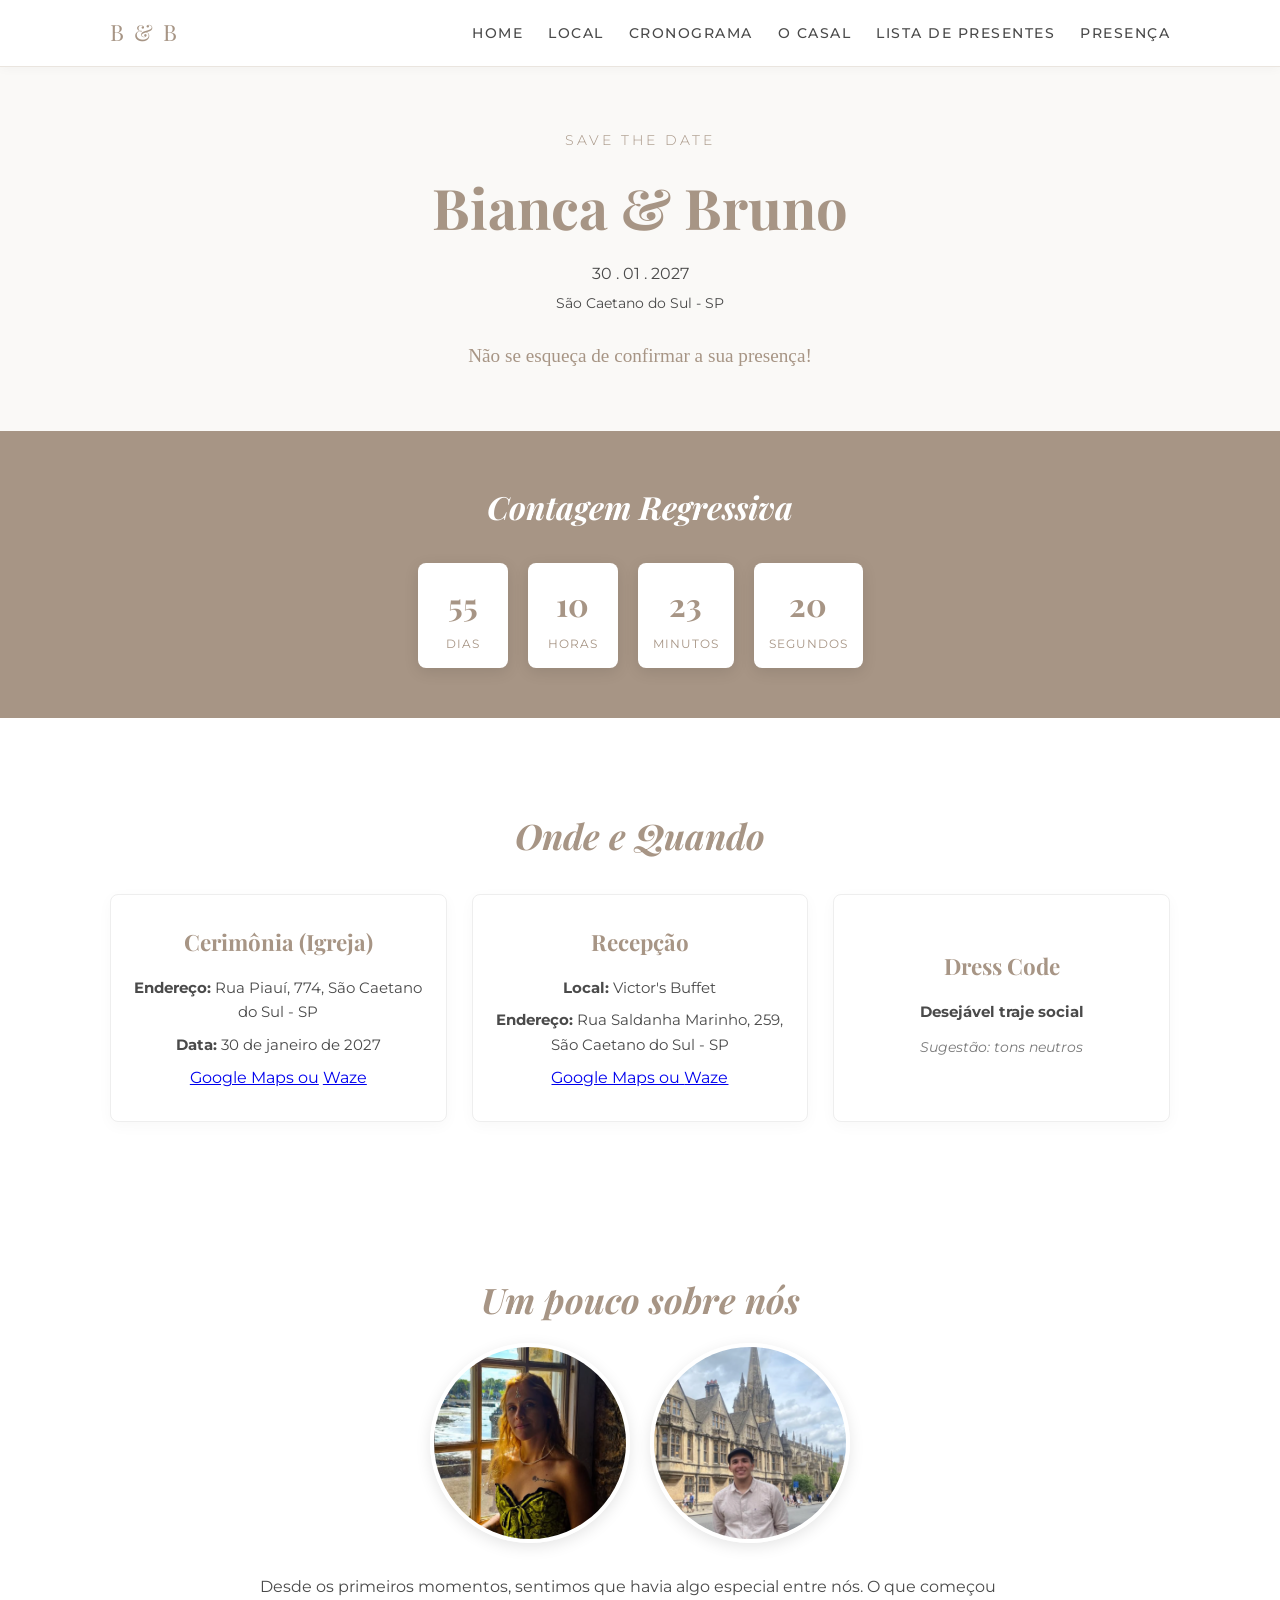
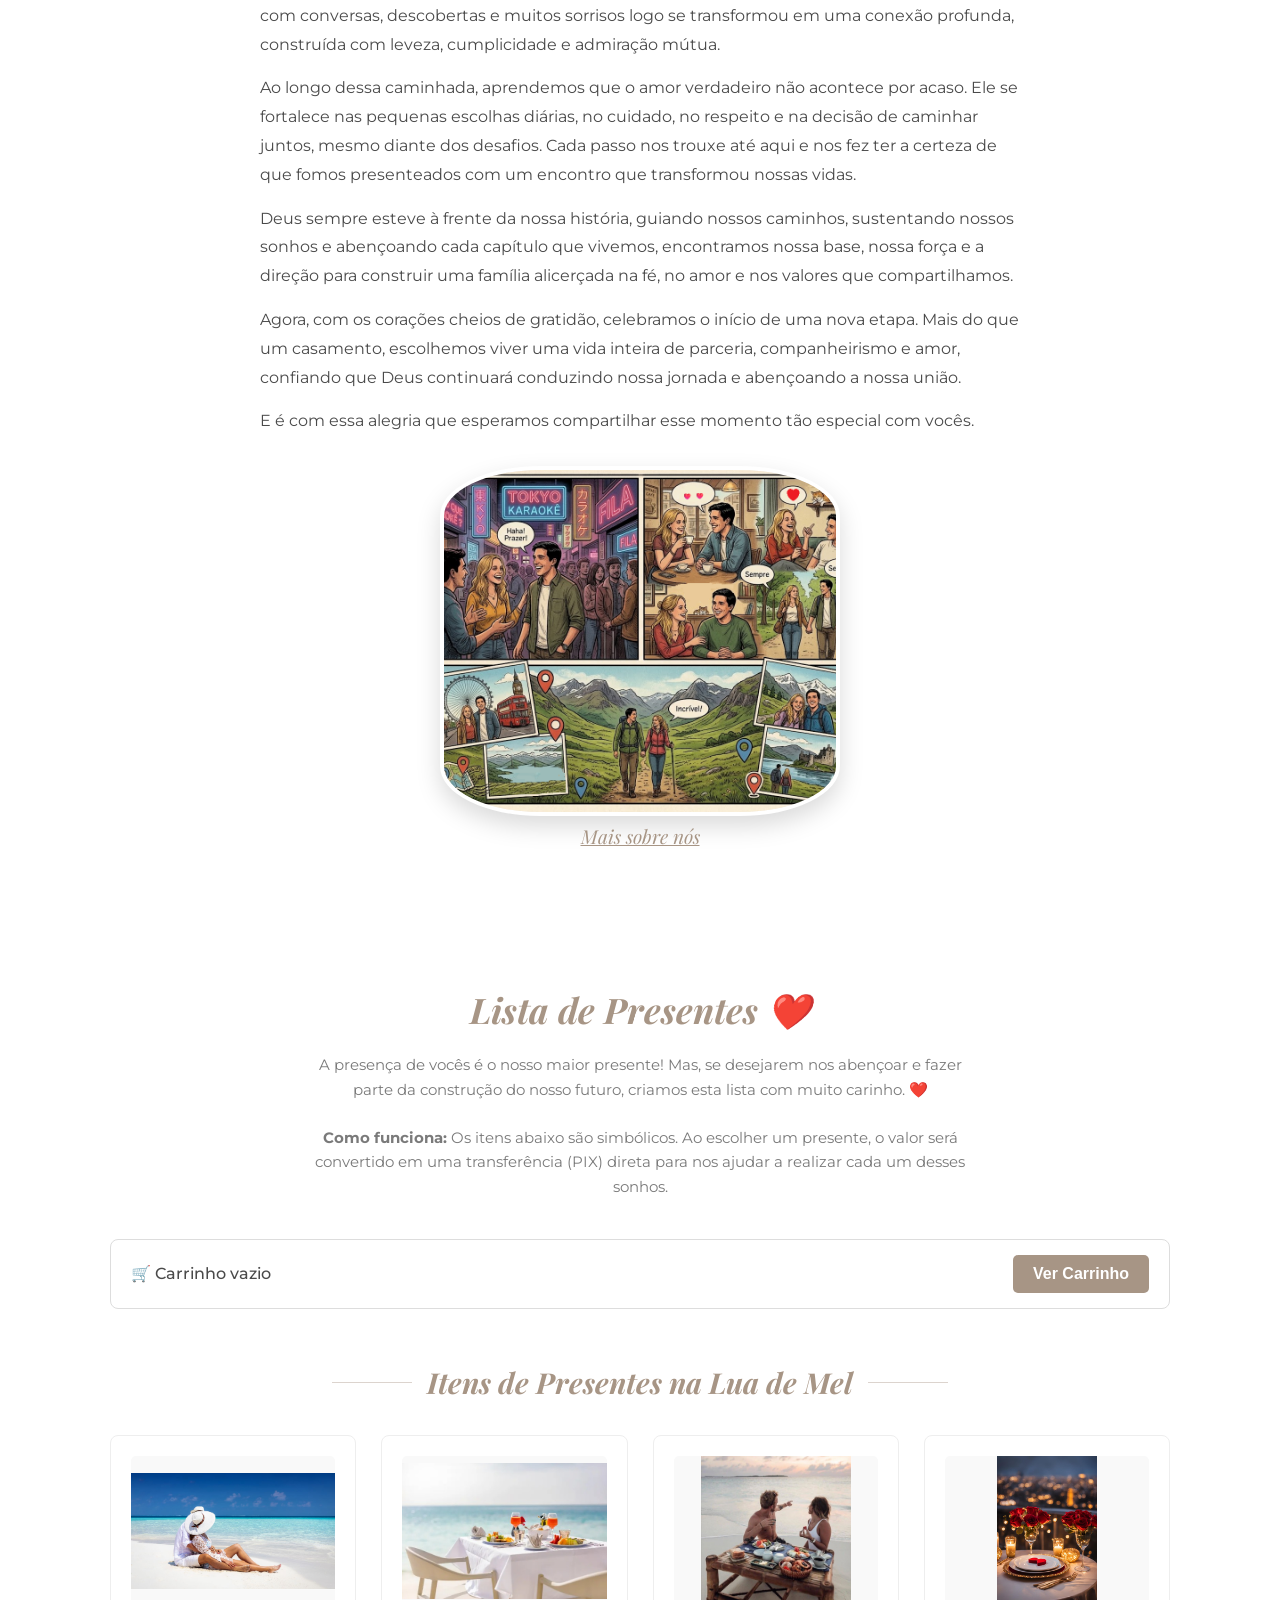
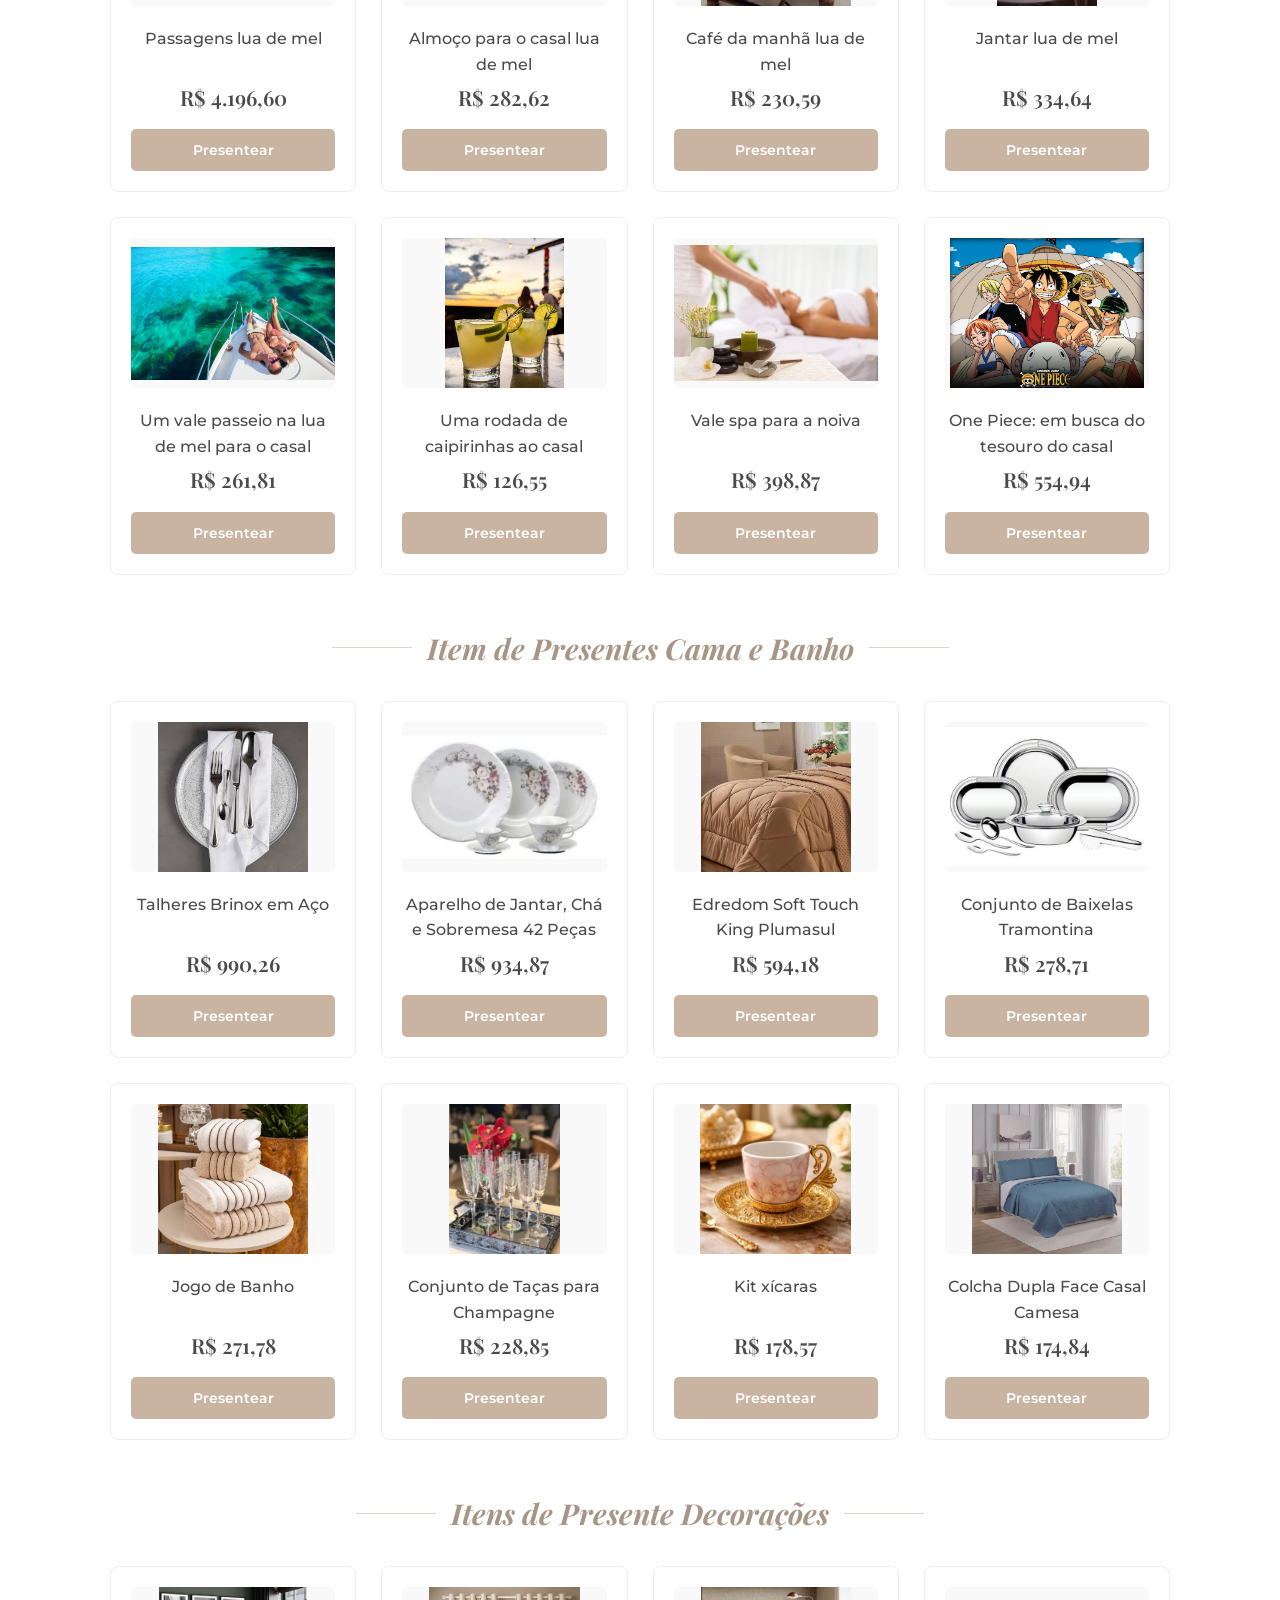
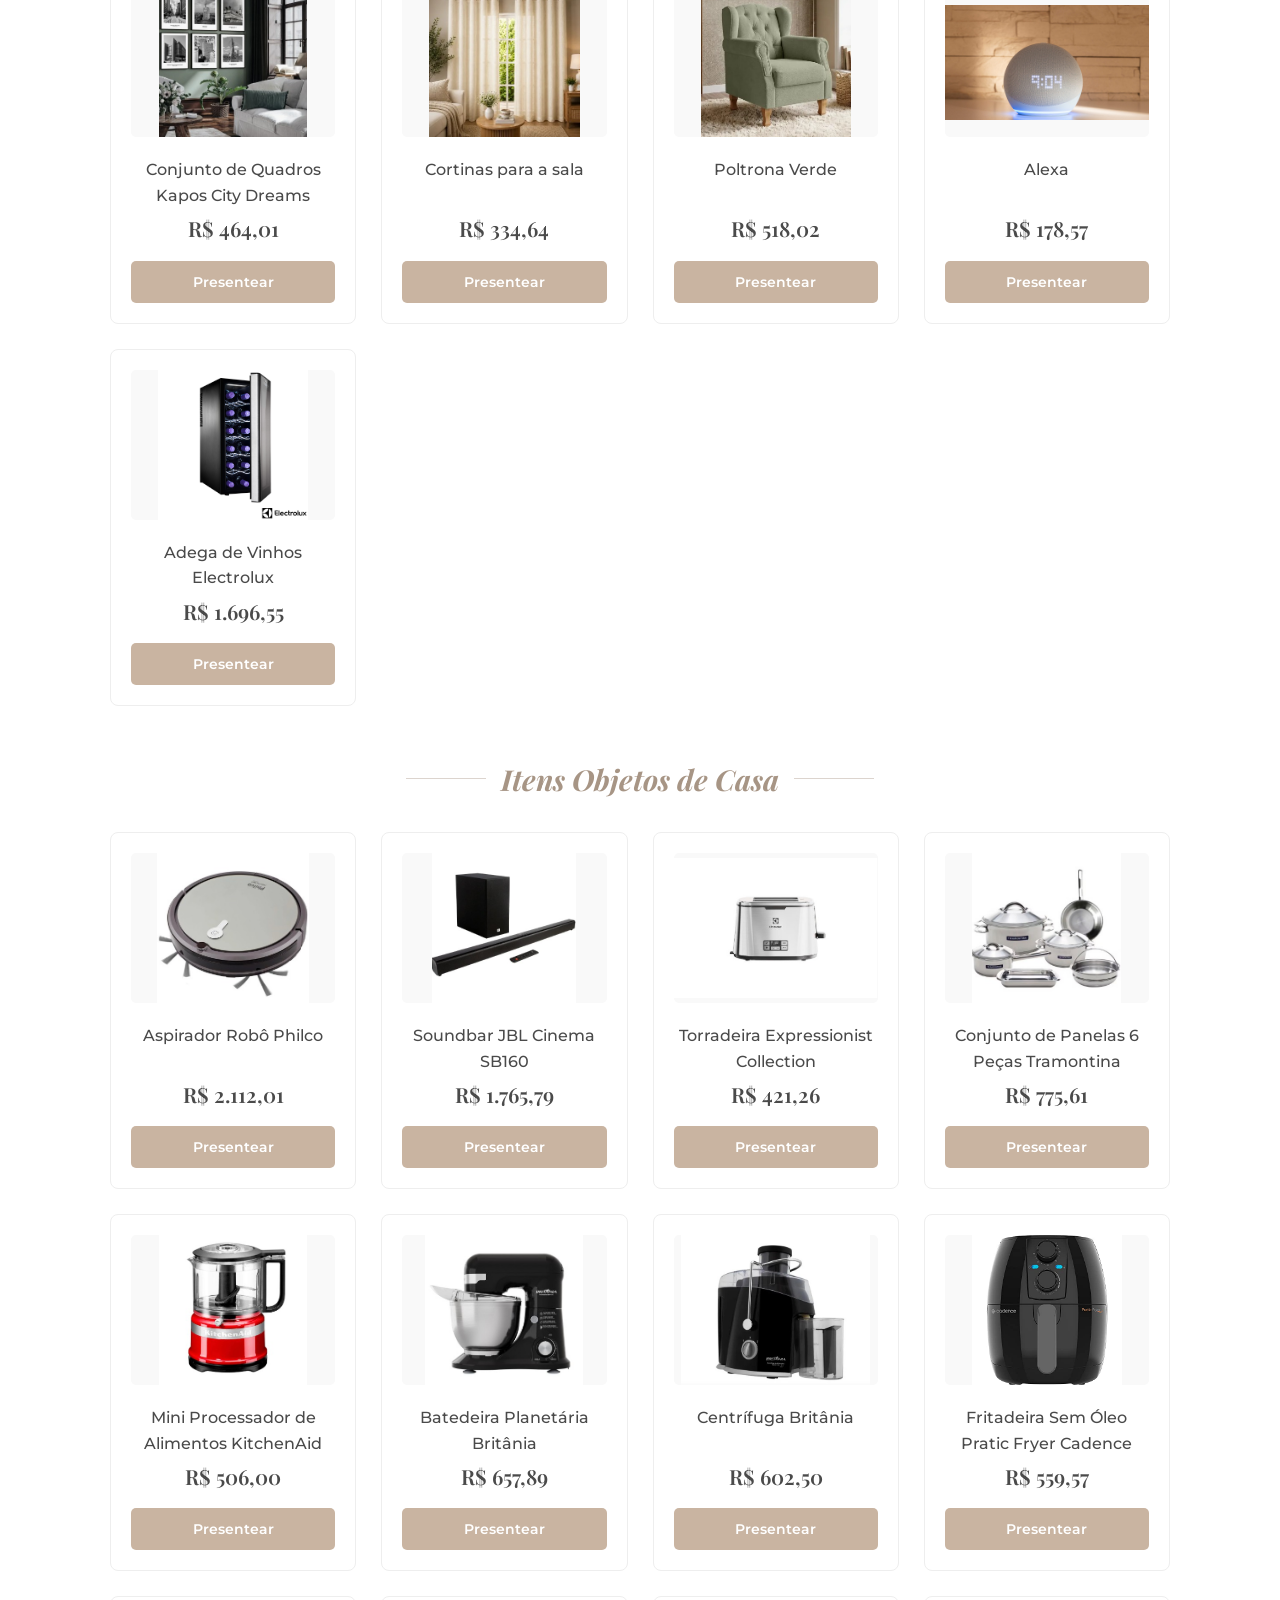
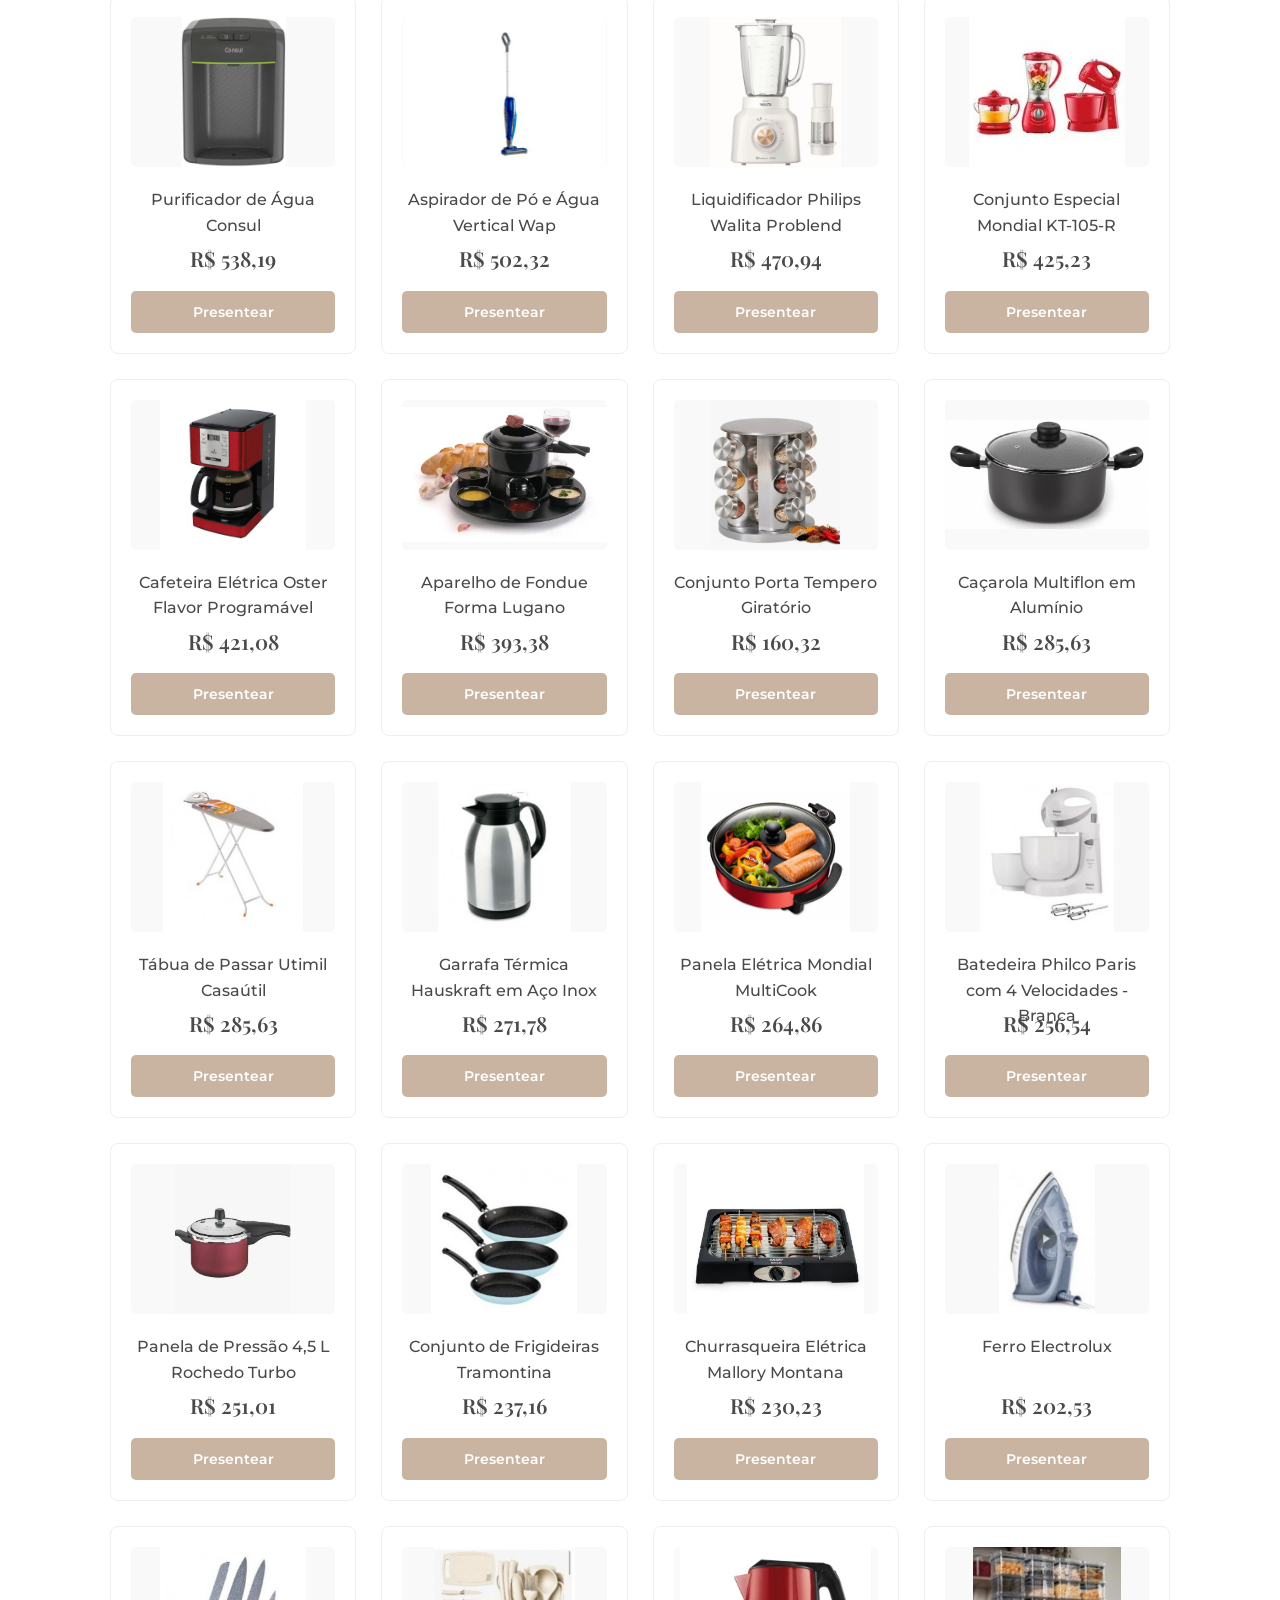
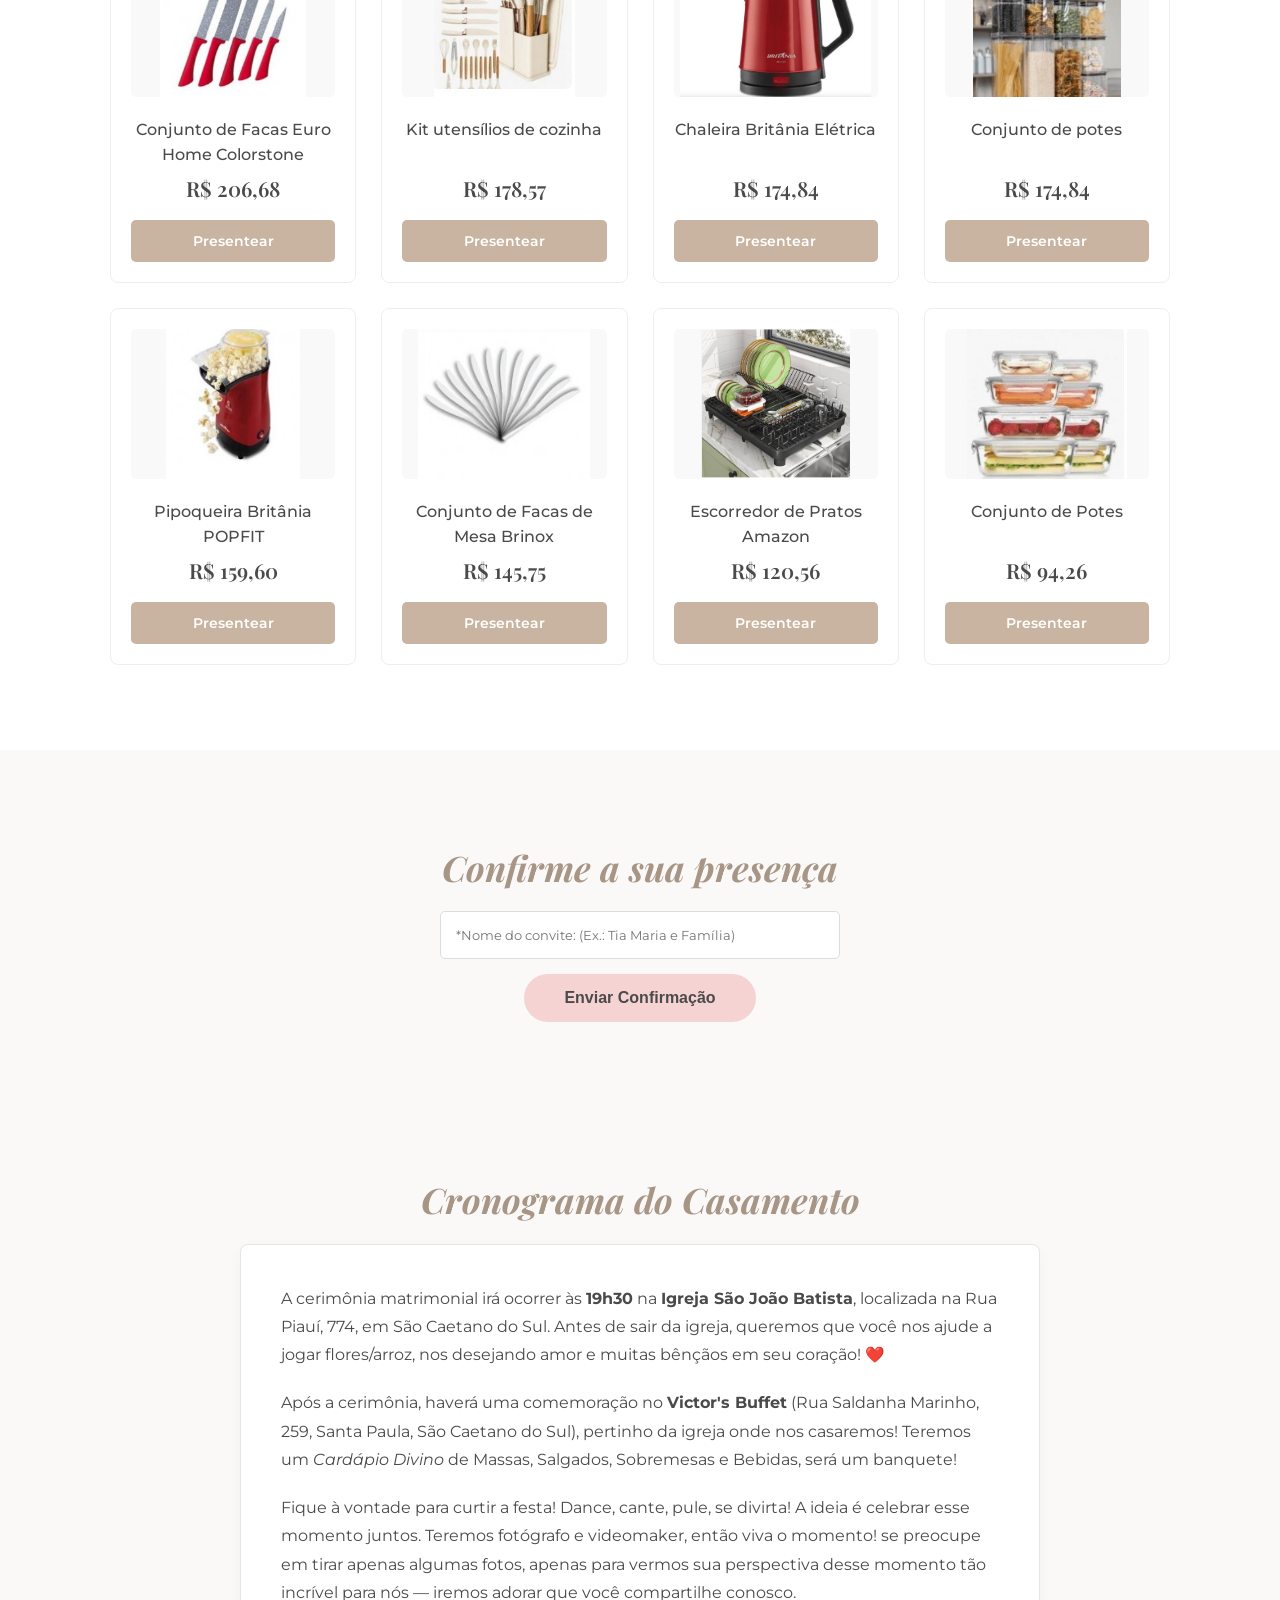
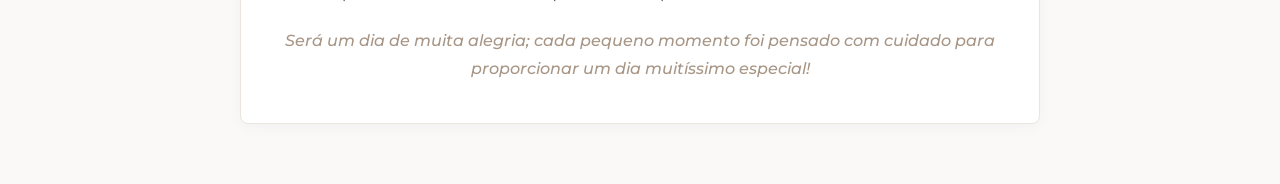
==== index.html @ ee8d6ae5 "Versão final do site de casamento" ====
<!DOCTYPE html>
<html lang="pt-BR">
<head>
    <meta charset="UTF-8">
    <meta name="viewport" content="width=device-width, initial-scale=1.0, maximum-scale=1.0, user-scalable=no">
    <title>Casamento | Bianca & Bruno</title>
    <link href="https://fonts.googleapis.com/css2?family=Playfair+Display:ital,wght@0,400;0,600;1,400&family=Montserrat:wght@300;400;500;600&display=swap" rel="stylesheet">
    <link rel="stylesheet" href="css/style.css">
</head>
<body>

    <header>
        <nav class="navbar">
            <a href="#home" class="nav-logo">B & B</a>
            
            <!-- Botão do Menu (Hambúrguer / Três pontinhos) -->
            <div class="menu-toggle" id="mobile-menu" onclick="toggleMenu()">
                <span class="dot"></span>
                <span class="dot"></span>
                <span class="dot"></span>
            </div>

            <ul class="nav-links" id="nav-links">
                <li><a href="#home" onclick="closeMenu()">Home</a></li>
                <li><a href="#local" onclick="closeMenu()">Local</a></li>
                <li><a href="cronograma.html">Cronograma</a></li>
                <li><a href="#casal" onclick="closeMenu()">O Casal</a></li>
                <li><a href="#presentes" onclick="closeMenu()">Lista de Presentes</a></li>
                <li><a href="#presenca" onclick="closeMenu()">Presença</a></li>
            </ul>
        </nav>
    </header>

    <section id="home" class="hero">
        <h3 class="save-date-marquee">SAVE THE DATE</h3>
        
        <h1>Bianca & Bruno</h1>
        <p>30 . 01 . 2027</p>
        <p style="margin-top: 5px; font-size: 0.9rem;">São Caetano do Sul - SP</p>
        <br/>
        <a href="#presenca" style="color: var(--primary-color); font-family: 'Times New Roman', Times, serif; font-size: 1.2rem; text-decoration: none; transition: opacity 1.3s;" onmouseover="this.style.opacity='0.9'" onmouseout="this.style.opacity='1'">
            Não se esqueça de confirmar a sua presença!
        </a>
    </section>

    <section class="countdown-section">
        <h2>Contagem Regressiva</h2>
        <div class="timer">
            <div class="timer-box"><span id="days">00</span><p>Dias</p></div>
            <div class="timer-box"><span id="hours">00</span><p>Horas</p></div>
            <div class="timer-box"><span id="minutes">00</span><p>Minutos</p></div>
            <div class="timer-box"><span id="seconds">00</span><p>Segundos</p></div>
        </div>
    </section>

    <section id="local" class="location-section">
        <h2 class="section-title">Onde e Quando</h2>
        <div class="location-grid">
            
            <!-- Card Cerimônia -->
            <div class="location-card">
                <h3>Cerimônia (Igreja)</h3>
                <p><strong>Endereço:</strong> Rua Piauí, 774, São Caetano do Sul - SP</p>
                <p><strong>Data:</strong> 30 de janeiro de 2027</p>
                
                <!-- Botões de Mapa -->
                <div class="map-links">
                    <a href="https://www.google.com/maps/search/?api=1&query=Igreja+Sao+Joao+Batista+Rua+Piaui+774+Sao+Caetano+do+Sul" target="_blank" class="btn-map">Google Maps ou</a>
                    <a href="https://waze.com/ul?q=Igreja+Sao+Joao+Batista+Rua+Piaui+774+Sao+Caetano+do+Sul&navigate=yes" target="_blank" class="btn-map">Waze</a>
                </div>
            </div>
            
            <!-- Card Recepção -->
            <div class="location-card">
                <h3>Recepção</h3>
                <p><strong>Local:</strong> Victor's Buffet</p>
                <p><strong>Endereço:</strong> Rua Saldanha Marinho, 259, São Caetano do Sul - SP</p>
                
                <!-- Botões de Mapa -->
                <div class="map-links">
                    <a href="https://www.google.com/maps/search/?api=1&query=Victor's+Buffet+Rua+Saldanha+Marinho+259+Sao+Caetano+do+Sul" target="_blank" class="btn-map">Google Maps ou </a>
                    <a href="https://waze.com/ul?q=Victor's+Buffet+Rua+Saldanha+Marinho+259+Sao+Caetano+do+Sul&navigate=yes" target="_blank" class="btn-map">Waze</a>
                </div>
            </div>
            
            <!-- Card Dress Code -->
            <div class="location-card">
                <h3>Dress Code</h3>
                <p><strong>Desejável traje social</strong></p>
                <p class="suggestion">Sugestão: tons neutros</p>
            </div>
            
        </div>
    </section>
    
    <section id="casal" class="couple-section">
        <h2 class="section-title">Um pouco sobre nós</h2>
        <div class="photos">
            <img src="img/noiva.png" alt="Bianca" class="photo-couple" onerror="this.src='data:image/svg+xml;utf8,<svg xmlns=\'http://www.w3.org/2000/svg\' width=\'200\' height=\'200\' viewBox=\'0 0 200 200\'><circle cx=\'100\' cy=\'100\' r=\'100\' fill=\'%23eee\'/><text x=\'50%\' y=\'50%\' dominant-baseline=\'middle\' text-anchor=\'middle\' font-size=\'80\'>👩🏼</text></svg>'">
            <img src="img/noivo.png" alt="Bruno" class="photo-couple" onerror="this.src='data:image/svg+xml;utf8,<svg xmlns=\'http://www.w3.org/2000/svg\' width=\'200\' height=\'200\' viewBox=\'0 0 200 200\'><circle cx=\'100\' cy=\'100\' r=\'100\' fill=\'%23eee\'/><text x=\'50%\' y=\'50%\' dominant-baseline=\'middle\' text-anchor=\'middle\' font-size=\'80\'>🧑🏻</text></svg>'">
        </div>
        <div style="text-align: left; max-width: 800px; margin: 0 auto; line-height: 1.8;">
            <p style="margin-bottom: 15px;">Desde os primeiros momentos, sentimos que havia algo especial entre nós. O que começou com conversas, descobertas e muitos sorrisos logo se transformou em uma conexão profunda, construída com leveza, cumplicidade e admiração mútua.</p>
            <p style="margin-bottom: 15px;">Ao longo dessa caminhada, aprendemos que o amor verdadeiro não acontece por acaso. Ele se fortalece nas pequenas escolhas diárias, no cuidado, no respeito e na decisão de caminhar juntos, mesmo diante dos desafios. Cada passo nos trouxe até aqui e nos fez ter a certeza de que fomos presenteados com um encontro que transformou nossas vidas.</p>
            <p style="margin-bottom: 15px;">Deus sempre esteve à frente da nossa história, guiando nossos caminhos, sustentando nossos sonhos e abençoando cada capítulo que vivemos, encontramos nossa base, nossa força e a direção para construir uma família alicerçada na fé, no amor e nos valores que compartilhamos.</p>
            <p style="margin-bottom: 15px;">Agora, com os corações cheios de gratidão, celebramos o início de uma nova etapa. Mais do que um casamento, escolhemos viver uma vida inteira de parceria, companheirismo e amor, confiando que Deus continuará conduzindo nossa jornada e abençoando a nossa união.</p>
<p style="margin-bottom: 30px;">E é com essa alegria que esperamos compartilhar esse momento tão especial com vocês.</p>
        </div>
        
        <a href="historia.html" style="display: block; text-decoration: none; transition: transform 0.3s;" onmouseover="this.style.transform='scale(1.02)'" onmouseout="this.style.transform='scale(1)'">
            <div class="oval-container" style="margin: 30px auto 5px auto;">
                <img src="img/quadrinhos-bru-bia.png" alt="Nossa História em Quadrinhos" class="couple-oval-img">
            </div>
        </a>

        <a href="historia.html" class="btn-historia" style="margin-top: 0;">Mais sobre nós</a>
        
    </section>
        
</section>

    <script src="js/script.js"></script>

    <section id="presentes" class="gifts-section">
        <h2 class="section-title">Lista de Presentes ❤️</h2>
        <p class="subtitle">A presença de vocês é o nosso maior presente! Mas, se desejarem nos abençoar e fazer parte da construção do nosso futuro, criamos esta lista com muito carinho. ❤️<br><br><strong>Como funciona:</strong> Os itens abaixo são simbólicos. Ao escolher um presente, o valor será convertido em uma transferência (PIX) direta para nos ajudar a realizar cada um desses sonhos.</p>
        <div class="cart-header">
            <span id="cart-status" style="font-weight: 500; color: var(--text-dark);">🛒 Carrinho vazio</span>
            <button class="btn-cart" onclick="openCart()">Ver Carrinho</button>
        </div>

        <div id="gifts-container">

        </div>

    </section>

    <section id="presenca" class="rsvp-section">
        <h2 class="section-title">Confirme a sua presença</h2>
        <div class="rsvp-form">
            <input type="text" placeholder="*Nome do convite: (Ex.: Tia Maria e Família)" id="rsvp-name">
            <br>
            <button class="btn-rsvp" onclick="confirmarPresenca()">Enviar Confirmação</button>
        </div>
    </section>

    <section id="cronograma" class="cronograma-section">
        <h2 class="section-title">Cronograma do Casamento</h2>
        <div class="cronograma-box">
            <p style="margin-bottom: 20px;">A cerimônia matrimonial irá ocorrer às <strong>19h30</strong> na <strong>Igreja São João Batista</strong>, localizada na Rua Piauí, 774, em São Caetano do Sul. Antes de sair da igreja, queremos que você nos ajude a jogar flores/arroz, nos desejando amor e muitas bênçãos em seu coração! ❤️</p>
            
            <p style="margin-bottom: 20px;">Após a cerimônia, haverá uma comemoração no <strong>Victor's Buffet</strong> (Rua Saldanha Marinho, 259, Santa Paula, São Caetano do Sul), pertinho da igreja onde nos casaremos! Teremos um <em>Cardápio Divino</em> de Massas, Salgados, Sobremesas e Bebidas, será um banquete!</p>
            
            <p style="margin-bottom: 20px;">Fique à vontade para curtir a festa! Dance, cante, pule, se divirta! A ideia é celebrar esse momento juntos. Teremos fotógrafo e videomaker, então viva o momento! se preocupe em tirar apenas algumas fotos, apenas para vermos sua perspectiva desse momento tão incrível para nós — iremos adorar que você compartilhe conosco.</p>
            
            <p style="margin-bottom: 0; font-style: italic; text-align: center; color: var(--primary-color); font-weight: 500;">Será um dia de muita alegria; cada pequeno momento foi pensado com cuidado para proporcionar um dia muitíssimo especial!</p>
        </div>
    </section>

    <!-- Modal do Carrinho -->
    <div class="modal-overlay" id="cart-modal">
        <div class="modal">
            <button class="close-modal" onclick="closeCart()">×</button>
            <h2 style="font-family: var(--font-title); color: var(--primary-color);">Seu Carrinho</h2>
            
            <div id="cart-items-list" class="cart-items">
                <p style="text-align:center; color:#888;">Seu carrinho está vazio.</p>
            </div>
            
            <div class="cart-total" id="cart-total-box" style="display:none;">
                Total: R$ <span id="cart-total-value">0,00</span>
            </div>
            
            <button class="btn-checkout" id="btn-checkout" onclick="checkoutPix()" style="display:none;">
                Gerar PIX para Pagamento
            </button>

            <div class="pix-box" id="pix-instructions">
                <p><strong>Quase lá!</strong> Transfira o valor exato para a chave PIX abaixo:</p>
                <div class="pix-key">11966688598</div>
                <p style="font-size: 0.85rem; color: #666; margin-top:10px;">Após o pagamento, o presente já é de vocês! Muito obrigado! ❤️</p>
            </div>
        </div>
    </div>

</body>
</html>
---- css/style.css ----
:root {
    --bg-color: #ffffff;
    --primary-color: #a79585; 
    --text-dark: #4a4a4a;
    --text-light: #7a7a7a;
    --white: #ffffff;
    --font-title: 'Playfair Display', serif;
    --font-text: 'Montserrat', sans-serif;
    --rosa-btn: #f5d3d3;
}

* { margin: 0; padding: 0; box-sizing: border-box; }
body { font-family: var(--font-text); background-color: var(--bg-color); color: var(--text-dark); line-height: 1.6; }

.save-date-marquee {
    background-color: transparent;
    border: none;
    box-shadow: none;
    padding: 50;
    color: var(--primary-color);
    letter-spacing: 5px;
    font-size: 0.9rem;
    font-weight: 500;
    text-transform: uppercase;
    margin-bottom: 12px;
    display: inline-block;
    
    animation: textPulse 2s infinite ease-in-out;
}

@keyframes textPulse {
    0%, 100% {
        opacity: 1;
    }
    50% {
        opacity: 0.35;
    }
}
* { margin: 0; padding: 0; box-sizing: border-box; }
body { font-family: var(--font-text); background-color: var(--bg-color); color: var(--text-dark); line-height: 1.6; }

header {
    background-color: var(--white);
    border-bottom: 1px solid #eae5df;
    position: sticky;
    top: 0;
    z-index: 1000;
    width: 100%;
    box-shadow: 0 2px 10px rgba(0,0,0,0.03);
}

.navbar {
    max-width: 1100px;
    margin: 0 auto;
    display: flex;
    justify-content: space-between;
    align-items: center;
    padding: 15px 20px;
}

.nav-logo {
    font-family: var(--font-title);
    font-size: 1.4rem;
    color: var(--primary-color);
    text-decoration: none;
    letter-spacing: 2px;
}

.nav-links {
    display: flex;
    list-style: none;
    gap: 25px;
    align-items: center;
}

.nav-links a {
    text-decoration: none;
    color: var(--text-dark);
    font-size: 0.85rem;
    text-transform: uppercase;
    letter-spacing: 1.5px;
    font-weight: 500;
    transition: color 0.3s ease;
}

.nav-links a:hover {
    color: var(--primary-color);
}

/* Responsividade para iPad e celulares */
@media (max-width: 768px) {
    .navbar {
        flex-direction: column;
        gap: 10px;
        padding: 12px 10px;
    }
    
    .nav-links {
        gap: 15px;
        flex-wrap: wrap;
        justify-content: center;
    }
    
    .nav-links a {
        font-size: 0.75rem;
    }
}

.hero { text-align: center; padding: 60px 20px; background-color: #faf9f7; }
.hero h3 { font-weight: 300; letter-spacing: 3px; font-size: 0.9rem; margin-bottom: 10px; }
.hero h1 { font-family: var(--font-title); font-size: 3.5rem; color: var(--primary-color); margin-bottom: 10px; }

.section-title { font-family: var(--font-title); font-size: 2.2rem; color: var(--primary-color); margin: 30px 0 15px; font-style: italic; text-align: center; }
.subtitle { text-align: center; font-size: 0.95rem; color: var(--text-light); max-width: 700px; margin: 0 auto 40px; padding: 0 20px;}

.couple-section { padding: 60px 20px; text-align: center; max-width: 800px; margin: 0 auto; }
.photos { display: flex; justify-content: center; gap: 20px; margin-bottom: 30px; flex-wrap: wrap; }
.photo-couple { width: 200px; height: 200px; border-radius: 50%; object-fit: cover; border: 4px solid var(--white); box-shadow: 0 4px 15px rgba(0,0,0,0.1); }

.gifts-section { max-width: 1100px; margin: 0 auto; padding: 40px 20px; }
.cart-header { display: flex; justify-content: space-between; align-items: center; background: #fff; padding: 15px 20px; border: 1px solid #ddd; border-radius: 8px; margin-bottom: 30px;}
.btn-cart { background: var(--primary-color); color: #fff; border: none; padding: 10px 20px; border-radius: 5px; cursor: pointer; font-weight: bold; font-size: 1rem;}

.gifts-grid { display: grid; grid-template-columns: repeat(auto-fill, minmax(240px, 1fr)); gap: 25px; }
.gift-card { border: 1px solid #eee; border-radius: 8px; padding: 20px; text-align: center; display: flex; flex-direction: column; background: #fff; transition: transform 0.2s;}
.gift-card:hover { transform: translateY(-5px); box-shadow: 0 10px 20px rgba(0,0,0,0.05); }
.gift-img { height: 150px; object-fit: contain; width: 100%; border-radius: 5px; margin-bottom: 20px; background: #f9f9f9; }
.gift-card h4 { font-weight: 500; font-size: 1rem; height: 45px; margin-bottom: 10px; color: var(--text-dark);}
.price { font-family: var(--font-title); font-weight: 600; font-size: 1.3rem; margin-bottom: 15px; color: var(--text-dark); }
.btn-presentear { background-color: #c9b4a1; color: var(--white); border: none; padding: 12px; border-radius: 5px; cursor: pointer; font-weight: 600; width: 100%; margin-top: auto; font-family: var(--font-text); font-size: 0.9rem;}

.rsvp-section { padding: 60px 20px; text-align: center; background-color: #faf9f7; }
.rsvp-form input { width: 100%; max-width: 400px; padding: 15px; margin-bottom: 15px; border: 1px solid #ddd; border-radius: 5px; font-family: var(--font-text);}
.btn-rsvp { background-color: var(--rosa-btn); color: var(--text-dark); border: none; padding: 15px 40px; border-radius: 25px; font-weight: 600; cursor: pointer; font-size: 1rem;}

.modal-overlay { position: fixed; top: 0; left: 0; width: 100%; height: 100%; background: rgba(0,0,0,0.6); display: none; justify-content: center; align-items: center; z-index: 2000; }
.modal { background: var(--white); width: 90%; max-width: 450px; border-radius: 10px; padding: 30px; position: relative; max-height: 85vh; overflow-y: auto;}
.close-modal { position: absolute; top: 15px; right: 20px; font-size: 1.8rem; cursor: pointer; border: none; background: none; color: var(--text-light);}

.cart-items { margin: 20px 0; border-top: 1px solid #eee; padding-top: 15px;}
.cart-item { display: flex; justify-content: space-between; align-items: center; margin-bottom: 15px; font-size: 0.9rem; border-bottom: 1px dashed #eee; padding-bottom: 10px;}
.remove-btn { background: none; border: none; color: red; font-size: 0.8rem; text-decoration: underline; cursor: pointer; margin-top: 5px;}
.cart-total { font-family: var(--font-title); font-size: 1.5rem; font-weight: 600; text-align: right; margin-bottom: 20px; color: var(--primary-color); }

.btn-checkout { background: var(--primary-color); color: var(--white); border: none; padding: 15px; width: 100%; border-radius: 5px; font-size: 1.1rem; cursor: pointer; font-weight: bold; font-family: var(--font-text);}
.pix-box { display: none; background: #f9f9f9; padding: 20px; border-radius: 8px; text-align: center; margin-top: 20px; border: 1px solid #ddd; }
.pix-key { background: #fff; border: 1px dashed #ccc; padding: 15px; margin: 15px 0; font-weight: bold; word-break: break-all; font-size: 1.1rem; color: #333;}

.countdown-section {
    background-color: var(--primary-color);
    color: var(--white);
    text-align: center;
    padding: 50px 20px;
}

.countdown-section h2 {
    font-family: var(--font-title);
    font-size: 2rem;
    margin-bottom: 30px;
    font-style: italic;
    color: var(--white);
}

.timer {
    display: flex;
    justify-content: center;
    gap: 20px;
    flex-wrap: wrap;
}

.timer-box {
    background-color: var(--white);
    color: var(--primary-color);
    padding: 15px;
    border-radius: 8px;
    min-width: 90px;
    box-shadow: 0 4px 15px rgba(0,0,0,0.1);
}

.timer-box span {
    display: block;
    font-size: 2rem;
    font-weight: bold;
    font-family: var(--font-title);
}

.timer-box p {
    font-size: 0.75rem;
    text-transform: uppercase;
    letter-spacing: 1px;
    margin-top: 5px;
}

.location-section {
    padding: 60px 20px;
    max-width: 1100px;
    margin: 0 auto;
    text-align: center;
}

.location-grid {
    display: grid;
    grid-template-columns: repeat(auto-fit, minmax(280px, 1fr));
    gap: 25px;
    margin-top: 30px;
}

.location-card {
    background-color: var(--white);
    border: 1px solid #eee;
    border-radius: 8px;
    padding: 30px 20px;
    box-shadow: 0 4px 15px rgba(0,0,0,0.03);
    display: flex;
    flex-direction: column;
    justify-content: center;
}

.location-card h3 {
    font-family: var(--font-title);
    color: var(--primary-color);
    font-size: 1.4rem;
    margin-bottom: 15px;
}

.location-card p {
    font-size: 0.95rem;
    color: var(--text-dark);
    margin-bottom: 8px;
}

.location-card .suggestion {
    font-size: 0.85rem;
    color: var(--text-light);
    font-style: italic;
    margin-top: 5px;
}

header {
    background-color: var(--white);
    border-bottom: 1px solid #eae5df;
    position: sticky;
    top: 0;
    z-index: 1000;
    width: 100%;
    box-shadow: 0 2px 10px rgba(0,0,0,0.03);
}

.navbar {
    max-width: 1100px;
    margin: 0 auto;
    display: flex;
    justify-content: space-between;
    align-items: center;
    padding: 15px 20px;
}

.nav-logo {
    font-family: var(--font-title);
    font-size: 1.4rem;
    color: var(--primary-color);
    text-decoration: none;
    letter-spacing: 2px;
}

.nav-links {
    display: flex;
    list-style: none;
    gap: 25px;
    align-items: center;
}

.nav-links a {
    text-decoration: none;
    color: var(--text-dark);
    font-size: 0.85rem;
    text-transform: uppercase;
    letter-spacing: 1.5px;
    font-weight: 500;
    transition: color 0.3s ease;
}

.nav-links a:hover {
    color: var(--primary-color);
}

/* O botão de pontinhos fica OCULTO no computador por padrão */
.menu-toggle {
    display: none; 
    cursor: pointer;
    flex-direction: column;
    gap: 5px;
    padding: 5px;
}

.menu-toggle .dot {
    width: 6px;
    height: 6px;
    background-color: var(--primary-color);
    border-radius: 50%;
    display: block;
    transition: 0.3s;
}

/* Responsividade: Apenas para Celular e iPad (telas menores que 768px) */
@media (max-width: 768px) {
    .menu-toggle {
        display: flex; /* O botão só aparece aqui */
    }

    .nav-links {
        display: none; /* No celular o menu começa escondido */
        flex-direction: column;
        position: absolute;
        top: 100%;
        left: 0;
        width: 100%;
        background-color: var(--white);
        border-bottom: 1px solid #eee;
        padding: 20px 0;
        box-shadow: 0 10px 20px rgba(0,0,0,0.05);
        gap: 15px;
        text-align: center;
    }

    .nav-links.active {
        display: flex;
    }

    .nav-links a {
        font-size: 0.95rem;
        padding: 10px 0;
        display: block;
    }
}

    .site-footer {
    text-align: center;
    padding: 60px 20px;
    background-color: #faf9f7;
    border-top: 1px solid #eae5df;
    margin-top: 40px;
}

.couple-drawing {
    margin-bottom: 15px;
    display: flex;
    justify-content: center;
    opacity: 0.85;
}

.footer-msg {
    font-family: var(--font-title);
    font-size: 1.6rem;
    color: var(--primary-color);
    margin-bottom: 8px;
    font-style: italic;
}

.footer-copy {
    font-size: 0.85rem;
    color: var(--text-light);
    letter-spacing: 1px;
    text-transform: uppercase;
}

/* Estilos para as Seções de Categorias de Presentes */
.category-group {
    margin-bottom: 45px;
}

.category-title {
    font-family: var(--font-title);
    font-size: 1.8rem;
    color: var(--primary-color);
    margin: 50px 0 30px;
    text-align: center;
    display: flex;
    align-items: center;
    justify-content: center;
    gap: 15px;
    font-style: italic;
}

.category-title::before,
.category-title::after {
    content: "";
    height: 1px;
    background-color: var(--primary-color);
    flex: 1;
    max-width: 80px;
    opacity: 0.4;
}

.oval-container {
    width: 100%;
    max-width: 400px; /* Largura grande */
    height: 350px;    /* Altura menor que a largura para dar o formato oval deitado */
    margin: 30px auto;
    overflow: hidden;
    border-radius: 100px / 50px; /* Arredondamento elíptico perfeito */
    box-shadow: 0 10px 25px rgba(0,0,0,0.15);
    border: 4px solid var(--white);
    background-color: #f4efe9; /* Cor de fundo caso demore um segundo para carregar */
}

.couple-oval-img {
    width: 100%;
    height: 100%;
    object-fit: cover;
    display: block;
}

.btn-historia {
    display: block;
    width: fit-content;
    margin: 20px auto 0 auto; /* Centraliza o link horizontalmente */
    background: transparent;
    padding: 0;
    color: var(--primary-color);
    text-decoration: underline;
    font-family: var(--font-title);
    font-size: 1.2rem;
    font-style: italic;
    transition: 0.3s;
    box-shadow: none;
    border: none;
    cursor: pointer;
}

.btn-historia:hover {
    background: transparent;
    color: #8c7a6b;
    transform: none;
    box-shadow: none;
    opacity: 0.8;
}

.comic-body {
    background-color: #f4efe9; /* Tom de pergaminho */
    background-image: radial-gradient(#e6daca 1px, transparent 1px);
    background-size: 20px 20px;
}
.comic-header {
    text-align: center;
    padding: 50px 20px 20px;
}
.comic-header h1 {
    font-family: var(--font-title);
    font-size: 3rem;
    color: #4a3b32;
}
.comic-header p {
    font-family: var(--font-text);
    color: #7a6a5a;
    letter-spacing: 2px;
    text-transform: uppercase;
    font-size: 0.9rem;
}
.btn-voltar {
    position: absolute;
    top: 20px;
    left: 20px;
    text-decoration: none;
    color: #4a3b32;
    font-weight: bold;
    font-family: var(--font-text);
    border: 1px solid #4a3b32;
    padding: 8px 15px;
    border-radius: 5px;
    transition: 0.3s;
}
.btn-voltar:hover {
    background-color: #4a3b32;
    color: #f4efe9;
}
.comic-grid {
    display: grid;
    grid-template-columns: repeat(auto-fit, minmax(320px, 1fr));
    gap: 30px;
    max-width: 1100px;
    margin: 40px auto 80px;
    padding: 0 20px;
}
.comic-panel {
    background: #fffcf8;
    border: 3px solid #4a3b32;
    border-radius: 4px;
    padding: 12px;
    box-shadow: 6px 6px 0px #4a3b32; /* Sombra estilo HQ */
    display: flex;
    flex-direction: column;
    align-items: center;
    position: relative;
    transition: transform 0.3s;
}
.comic-panel:hover {
    transform: scale(1.02);
}
.comic-illustration {
    width: 100%;
    height: 250px;
    border: 2px solid #4a3b32;
    background: #e8ded3;
    display: flex;
    justify-content: center;
    align-items: center;
}
.comic-caption {
    background: #fffcf8;
    border: 2px solid #4a3b32;
    padding: 15px;
    font-size: 0.95rem;
    text-align: center;
    width: 90%;
    margin-top: -20px;
    z-index: 2;
    font-family: var(--font-text);
    color: #333;
    line-height: 1.5;
}

/* Seção Cronograma / Detalhes do Dia */
.cronograma-section {
    padding: 60px 20px;
    background-color: #faf9f7;
}

.cronograma-box {
    max-width: 800px;
    margin: 0 auto;
    text-align: left;
    background: var(--white);
    padding: 40px;
    border-radius: 8px;
    box-shadow: 0 4px 15px rgba(0,0,0,0.03);
    border: 1px solid #eae5df;
    font-size: 0.98rem;
    color: var(--text-dark);
    line-height: 1.8;
}

/* Responsividade para celulares */
@media (max-width: 768px) {
    .cronograma-box {
        padding: 20px;
    }
}
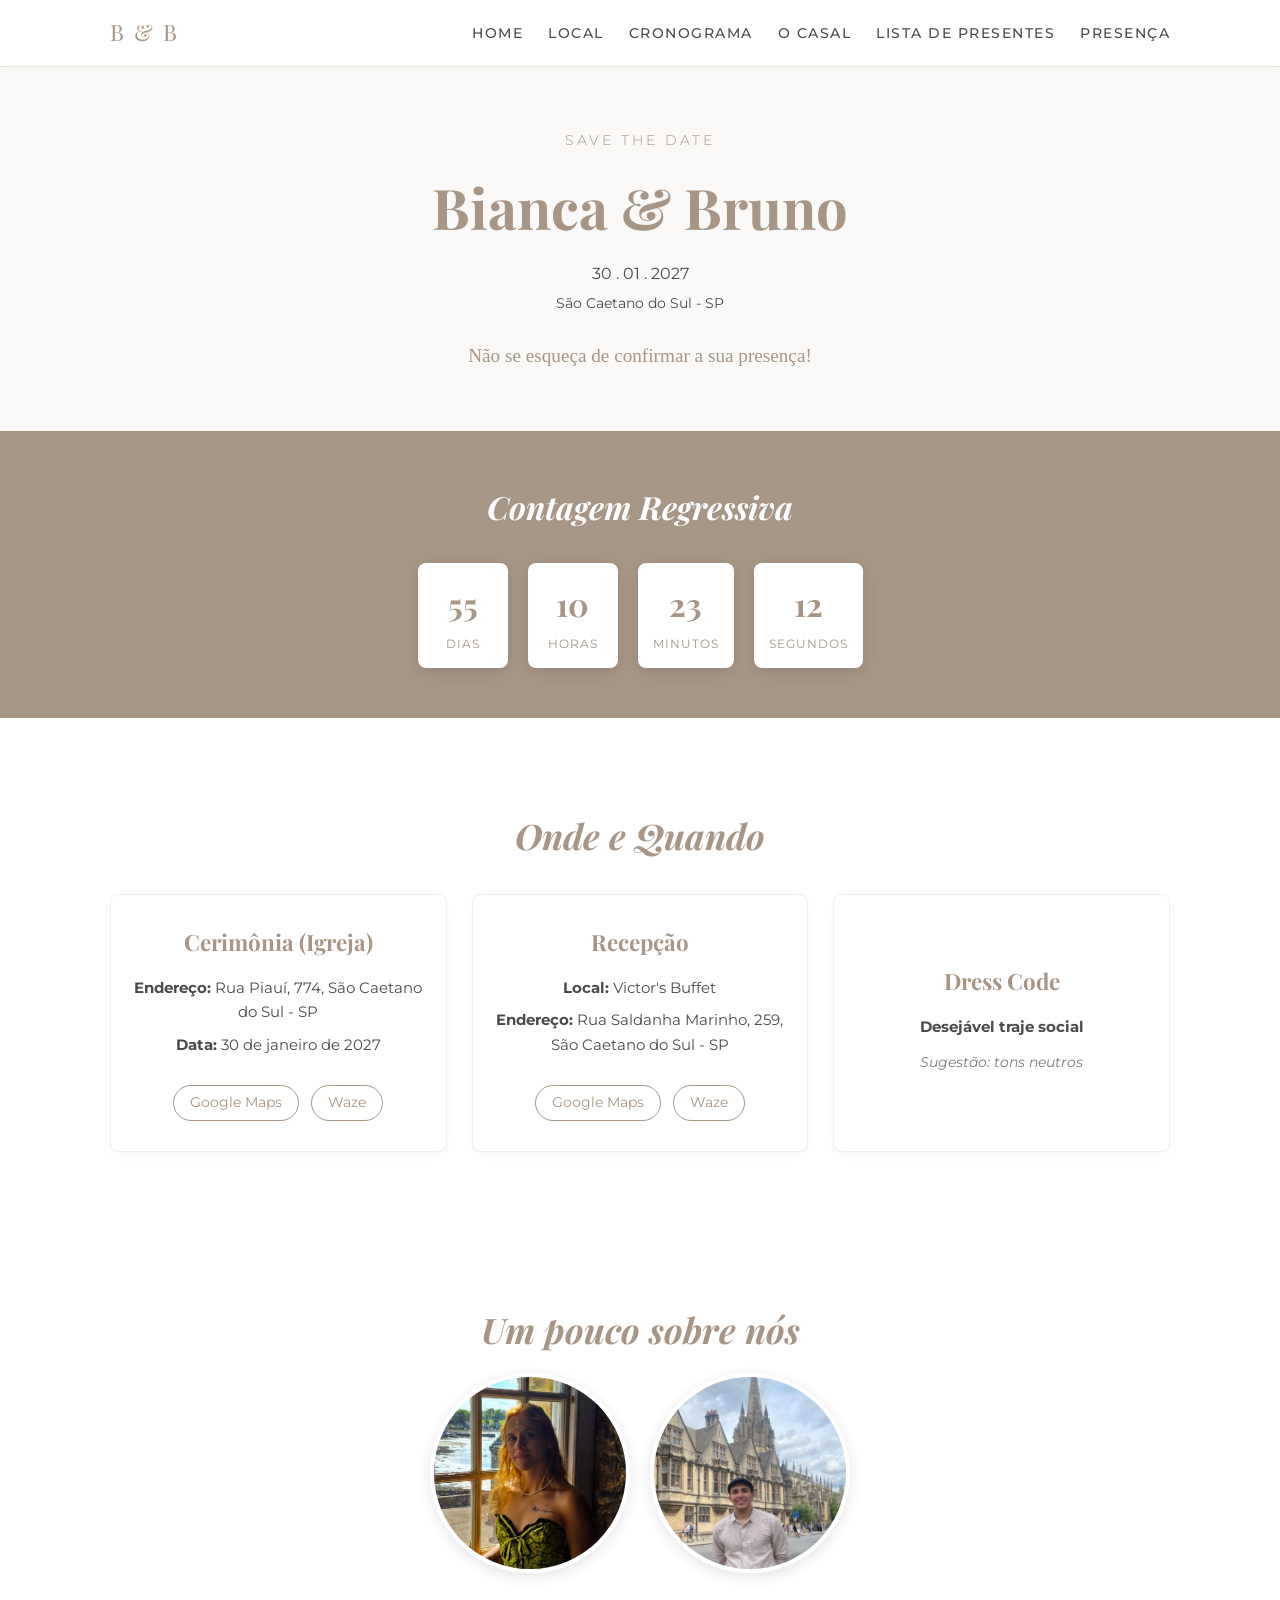
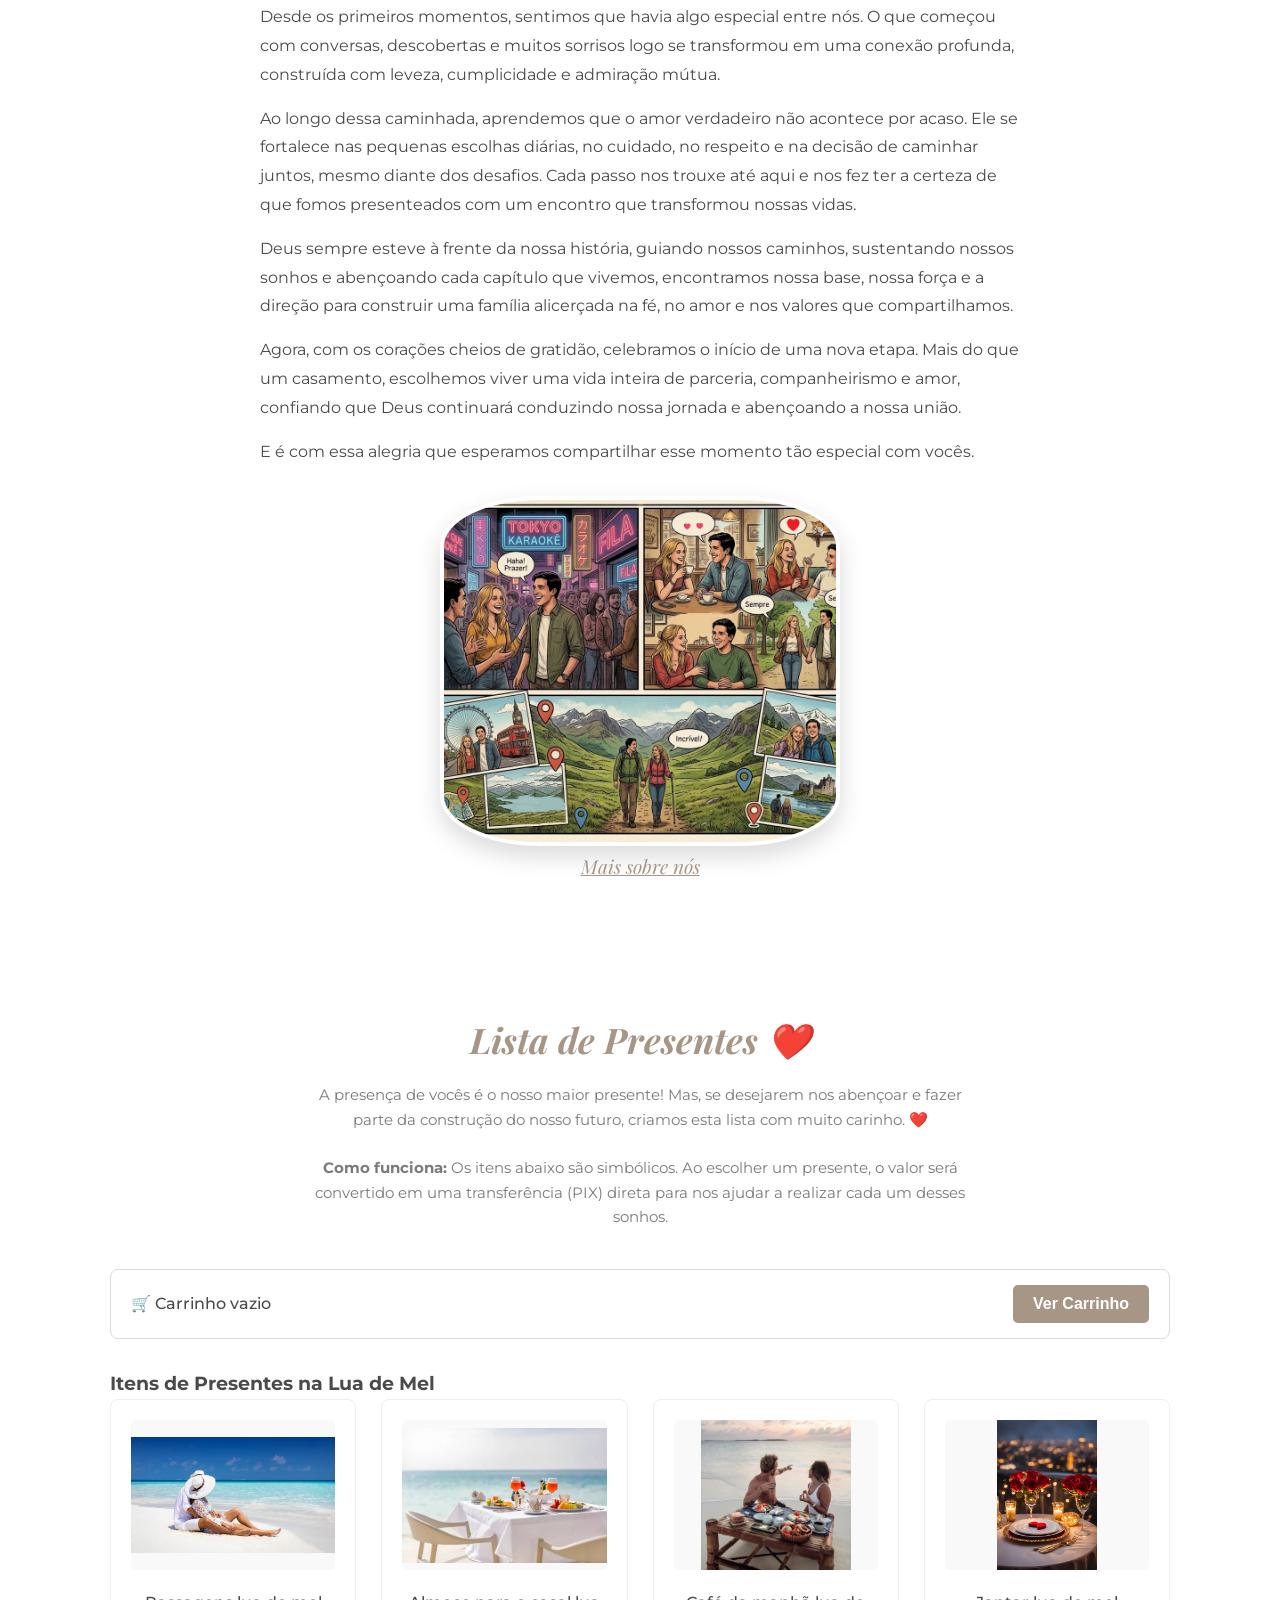
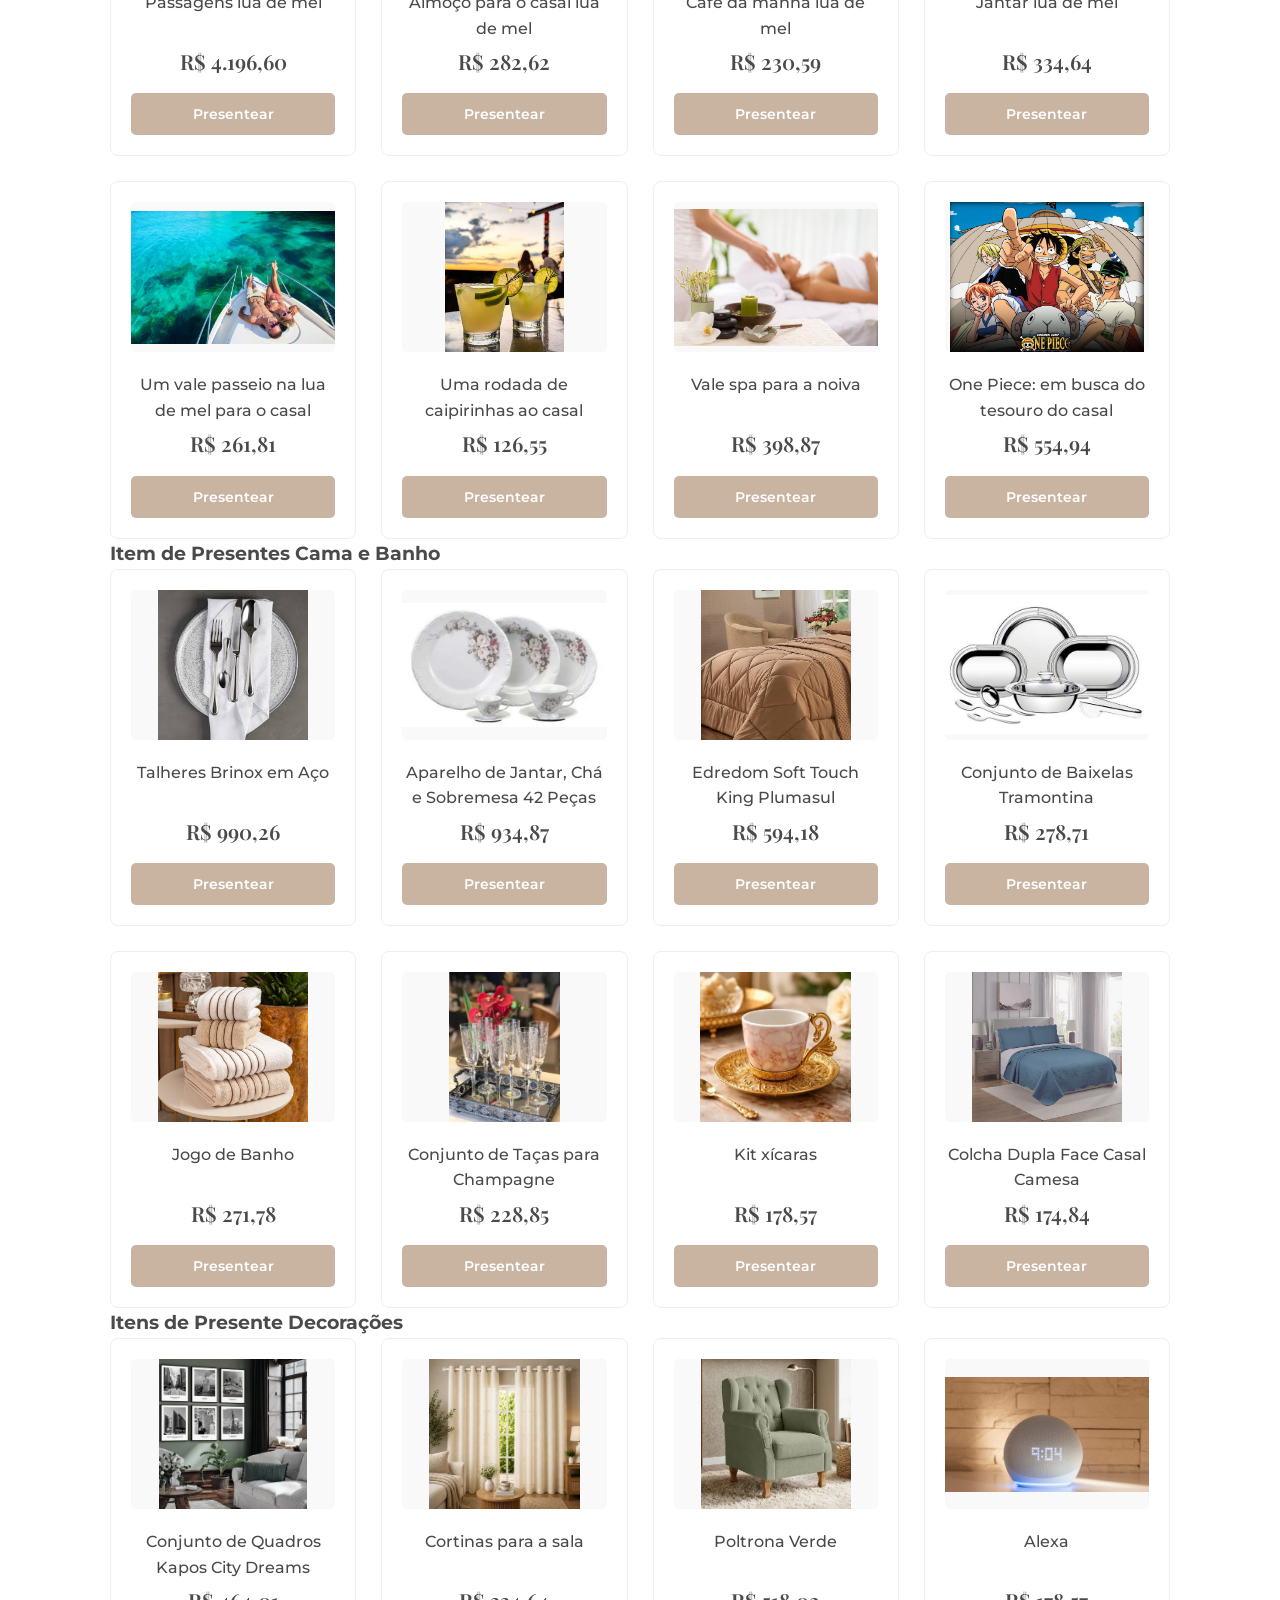
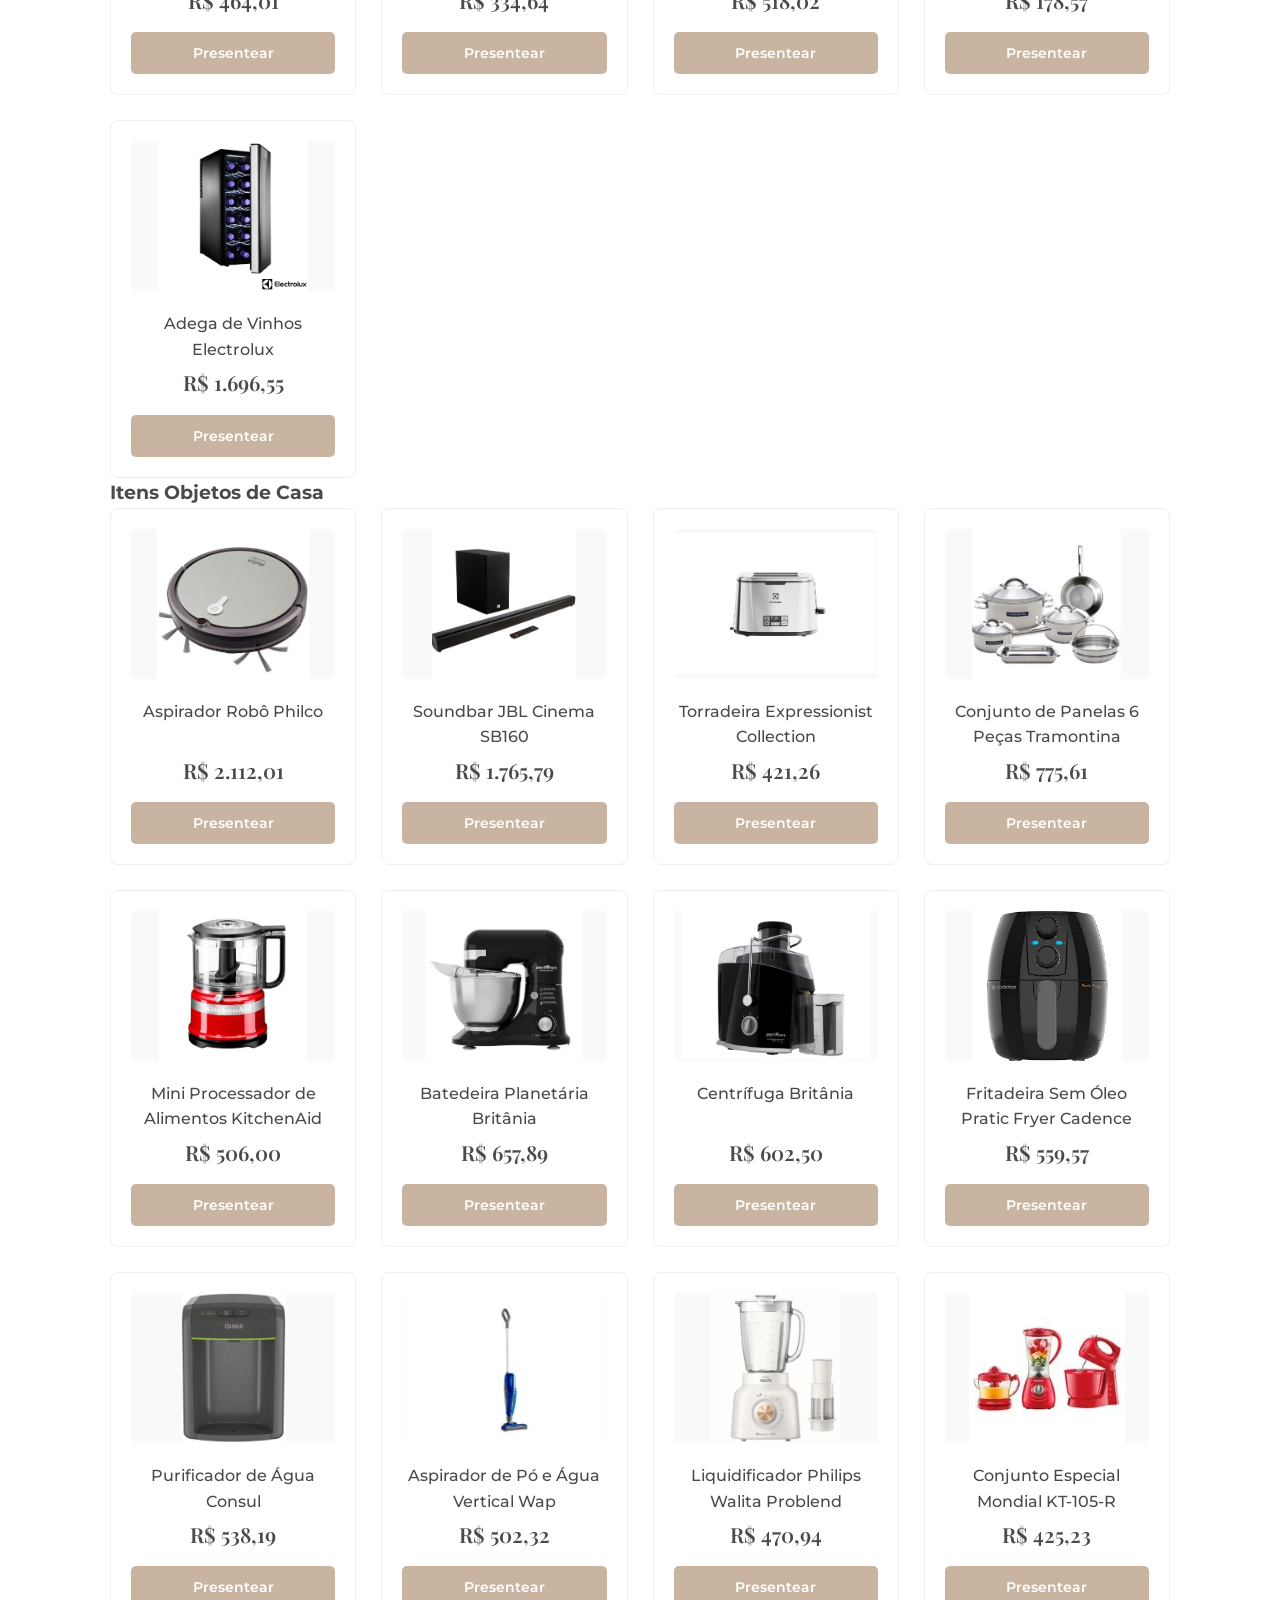
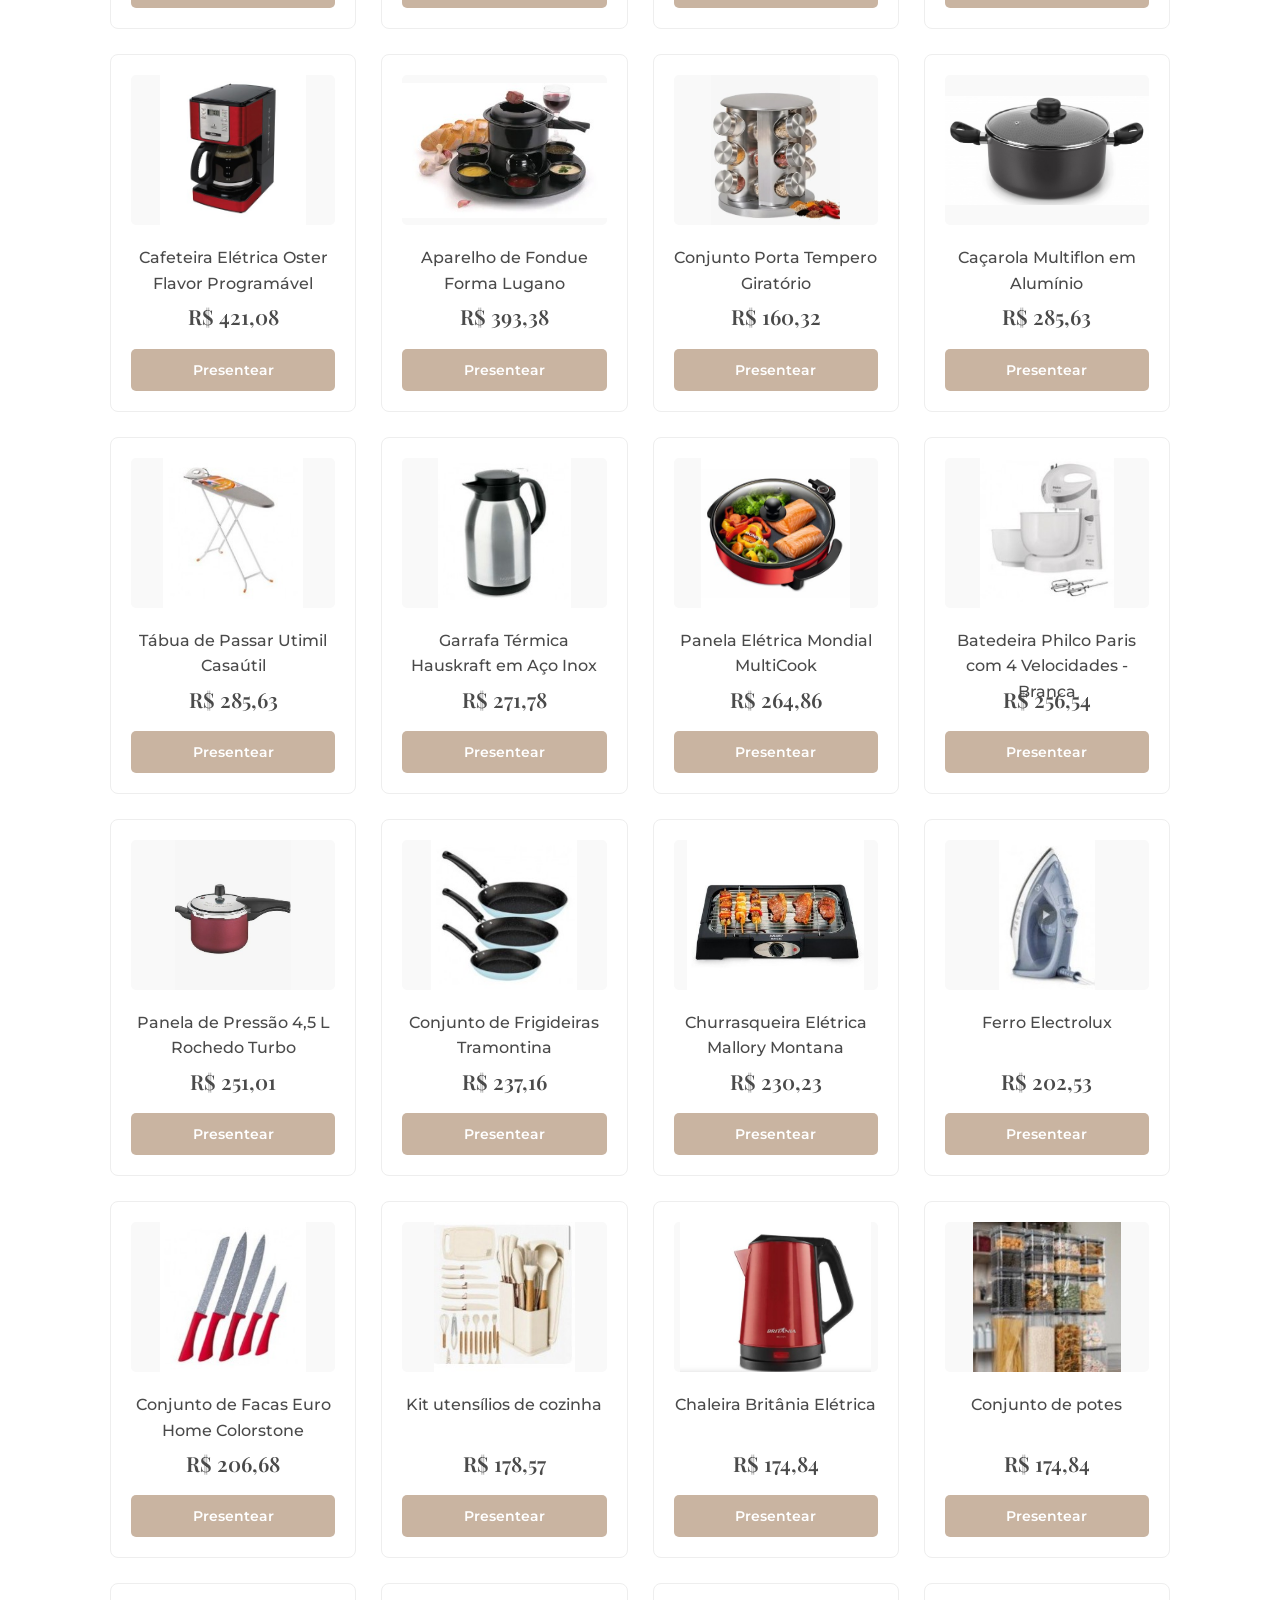
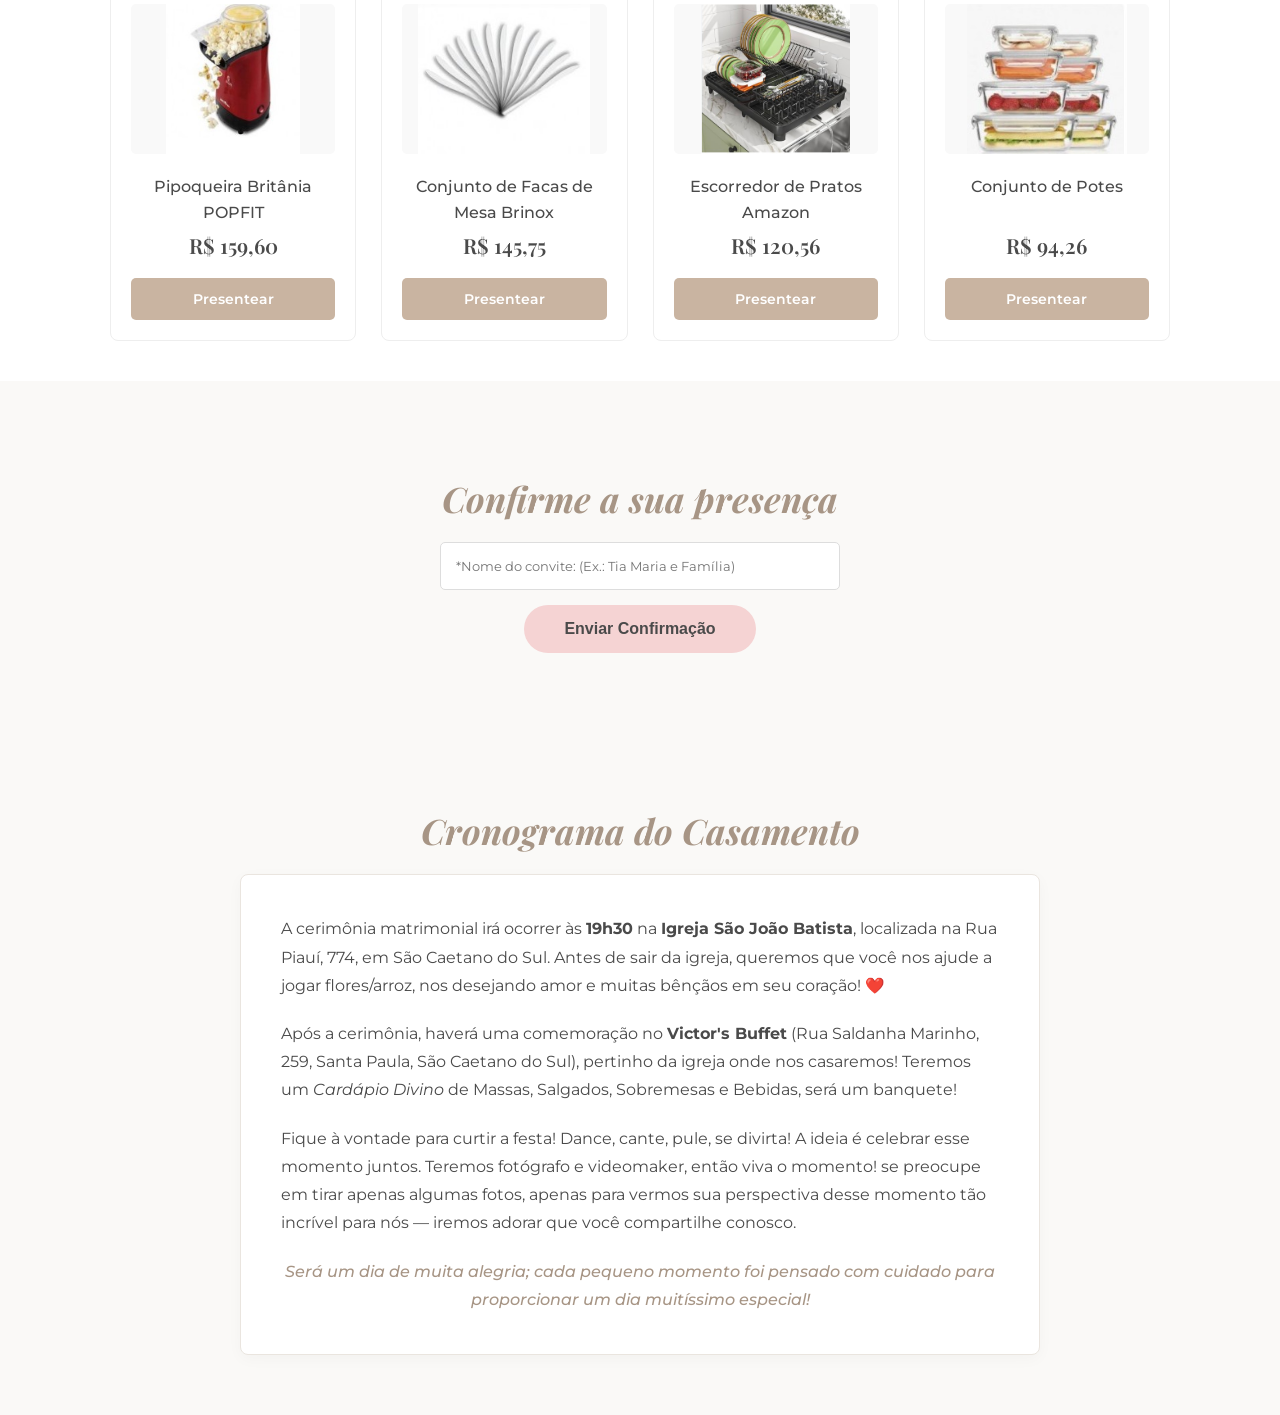
==== commit b310ccc5: "limpa ou html" ====
--- a/index.html
+++ b/index.html
@@ -65,7 +65,7 @@
                 
                 <!-- Botões de Mapa -->
                 <div class="map-links">
-                    <a href="https://www.google.com/maps/search/?api=1&query=Igreja+Sao+Joao+Batista+Rua+Piaui+774+Sao+Caetano+do+Sul" target="_blank" class="btn-map">Google Maps ou</a>
+                    <a href="https://www.google.com/maps/search/?api=1&query=Igreja+Sao+Joao+Batista+Rua+Piaui+774+Sao+Caetano+do+Sul" target="_blank" class="btn-map">Google Maps</a>
                     <a href="https://waze.com/ul?q=Igreja+Sao+Joao+Batista+Rua+Piaui+774+Sao+Caetano+do+Sul&navigate=yes" target="_blank" class="btn-map">Waze</a>
                 </div>
             </div>
@@ -78,7 +78,7 @@
                 
                 <!-- Botões de Mapa -->
                 <div class="map-links">
-                    <a href="https://www.google.com/maps/search/?api=1&query=Victor's+Buffet+Rua+Saldanha+Marinho+259+Sao+Caetano+do+Sul" target="_blank" class="btn-map">Google Maps ou </a>
+                    <a href="https://www.google.com/maps/search/?api=1&query=Victor's+Buffet+Rua+Saldanha+Marinho+259+Sao+Caetano+do+Sul" target="_blank" class="btn-map">Google Maps</a>
                     <a href="https://waze.com/ul?q=Victor's+Buffet+Rua+Saldanha+Marinho+259+Sao+Caetano+do+Sul&navigate=yes" target="_blank" class="btn-map">Waze</a>
                 </div>
             </div>
--- a/css/style.css
+++ b/css/style.css
@@ -12,11 +12,12 @@
 * { margin: 0; padding: 0; box-sizing: border-box; }
 body { font-family: var(--font-text); background-color: var(--bg-color); color: var(--text-dark); line-height: 1.6; }
 
+/* Letreiro Save the Date */
 .save-date-marquee {
     background-color: transparent;
     border: none;
     box-shadow: none;
-    padding: 50;
+    padding: 0;
     color: var(--primary-color);
     letter-spacing: 5px;
     font-size: 0.9rem;
@@ -24,21 +25,15 @@
     text-transform: uppercase;
     margin-bottom: 12px;
     display: inline-block;
-    
     animation: textPulse 2s infinite ease-in-out;
 }
 
 @keyframes textPulse {
-    0%, 100% {
-        opacity: 1;
-    }
-    50% {
-        opacity: 0.35;
-    }
-}
-* { margin: 0; padding: 0; box-sizing: border-box; }
-body { font-family: var(--font-text); background-color: var(--bg-color); color: var(--text-dark); line-height: 1.6; }
-
+    0%, 100% { opacity: 1; }
+    50% { opacity: 0.35; }
+}
+
+/* Header e Navbar */
 header {
     background-color: var(--white);
     border-bottom: 1px solid #eae5df;
@@ -87,210 +82,15 @@
     color: var(--primary-color);
 }
 
-/* Responsividade para iPad e celulares */
-@media (max-width: 768px) {
-    .navbar {
-        flex-direction: column;
-        gap: 10px;
-        padding: 12px 10px;
-    }
-    
-    .nav-links {
-        gap: 15px;
-        flex-wrap: wrap;
-        justify-content: center;
-    }
-    
-    .nav-links a {
-        font-size: 0.75rem;
-    }
-}
-
-.hero { text-align: center; padding: 60px 20px; background-color: #faf9f7; }
-.hero h3 { font-weight: 300; letter-spacing: 3px; font-size: 0.9rem; margin-bottom: 10px; }
-.hero h1 { font-family: var(--font-title); font-size: 3.5rem; color: var(--primary-color); margin-bottom: 10px; }
-
-.section-title { font-family: var(--font-title); font-size: 2.2rem; color: var(--primary-color); margin: 30px 0 15px; font-style: italic; text-align: center; }
-.subtitle { text-align: center; font-size: 0.95rem; color: var(--text-light); max-width: 700px; margin: 0 auto 40px; padding: 0 20px;}
-
-.couple-section { padding: 60px 20px; text-align: center; max-width: 800px; margin: 0 auto; }
-.photos { display: flex; justify-content: center; gap: 20px; margin-bottom: 30px; flex-wrap: wrap; }
-.photo-couple { width: 200px; height: 200px; border-radius: 50%; object-fit: cover; border: 4px solid var(--white); box-shadow: 0 4px 15px rgba(0,0,0,0.1); }
-
-.gifts-section { max-width: 1100px; margin: 0 auto; padding: 40px 20px; }
-.cart-header { display: flex; justify-content: space-between; align-items: center; background: #fff; padding: 15px 20px; border: 1px solid #ddd; border-radius: 8px; margin-bottom: 30px;}
-.btn-cart { background: var(--primary-color); color: #fff; border: none; padding: 10px 20px; border-radius: 5px; cursor: pointer; font-weight: bold; font-size: 1rem;}
-
-.gifts-grid { display: grid; grid-template-columns: repeat(auto-fill, minmax(240px, 1fr)); gap: 25px; }
-.gift-card { border: 1px solid #eee; border-radius: 8px; padding: 20px; text-align: center; display: flex; flex-direction: column; background: #fff; transition: transform 0.2s;}
-.gift-card:hover { transform: translateY(-5px); box-shadow: 0 10px 20px rgba(0,0,0,0.05); }
-.gift-img { height: 150px; object-fit: contain; width: 100%; border-radius: 5px; margin-bottom: 20px; background: #f9f9f9; }
-.gift-card h4 { font-weight: 500; font-size: 1rem; height: 45px; margin-bottom: 10px; color: var(--text-dark);}
-.price { font-family: var(--font-title); font-weight: 600; font-size: 1.3rem; margin-bottom: 15px; color: var(--text-dark); }
-.btn-presentear { background-color: #c9b4a1; color: var(--white); border: none; padding: 12px; border-radius: 5px; cursor: pointer; font-weight: 600; width: 100%; margin-top: auto; font-family: var(--font-text); font-size: 0.9rem;}
-
-.rsvp-section { padding: 60px 20px; text-align: center; background-color: #faf9f7; }
-.rsvp-form input { width: 100%; max-width: 400px; padding: 15px; margin-bottom: 15px; border: 1px solid #ddd; border-radius: 5px; font-family: var(--font-text);}
-.btn-rsvp { background-color: var(--rosa-btn); color: var(--text-dark); border: none; padding: 15px 40px; border-radius: 25px; font-weight: 600; cursor: pointer; font-size: 1rem;}
-
-.modal-overlay { position: fixed; top: 0; left: 0; width: 100%; height: 100%; background: rgba(0,0,0,0.6); display: none; justify-content: center; align-items: center; z-index: 2000; }
-.modal { background: var(--white); width: 90%; max-width: 450px; border-radius: 10px; padding: 30px; position: relative; max-height: 85vh; overflow-y: auto;}
-.close-modal { position: absolute; top: 15px; right: 20px; font-size: 1.8rem; cursor: pointer; border: none; background: none; color: var(--text-light);}
-
-.cart-items { margin: 20px 0; border-top: 1px solid #eee; padding-top: 15px;}
-.cart-item { display: flex; justify-content: space-between; align-items: center; margin-bottom: 15px; font-size: 0.9rem; border-bottom: 1px dashed #eee; padding-bottom: 10px;}
-.remove-btn { background: none; border: none; color: red; font-size: 0.8rem; text-decoration: underline; cursor: pointer; margin-top: 5px;}
-.cart-total { font-family: var(--font-title); font-size: 1.5rem; font-weight: 600; text-align: right; margin-bottom: 20px; color: var(--primary-color); }
-
-.btn-checkout { background: var(--primary-color); color: var(--white); border: none; padding: 15px; width: 100%; border-radius: 5px; font-size: 1.1rem; cursor: pointer; font-weight: bold; font-family: var(--font-text);}
-.pix-box { display: none; background: #f9f9f9; padding: 20px; border-radius: 8px; text-align: center; margin-top: 20px; border: 1px solid #ddd; }
-.pix-key { background: #fff; border: 1px dashed #ccc; padding: 15px; margin: 15px 0; font-weight: bold; word-break: break-all; font-size: 1.1rem; color: #333;}
-
-.countdown-section {
-    background-color: var(--primary-color);
-    color: var(--white);
-    text-align: center;
-    padding: 50px 20px;
-}
-
-.countdown-section h2 {
-    font-family: var(--font-title);
-    font-size: 2rem;
-    margin-bottom: 30px;
-    font-style: italic;
-    color: var(--white);
-}
-
-.timer {
-    display: flex;
-    justify-content: center;
-    gap: 20px;
-    flex-wrap: wrap;
-}
-
-.timer-box {
-    background-color: var(--white);
-    color: var(--primary-color);
-    padding: 15px;
-    border-radius: 8px;
-    min-width: 90px;
-    box-shadow: 0 4px 15px rgba(0,0,0,0.1);
-}
-
-.timer-box span {
-    display: block;
-    font-size: 2rem;
-    font-weight: bold;
-    font-family: var(--font-title);
-}
-
-.timer-box p {
-    font-size: 0.75rem;
-    text-transform: uppercase;
-    letter-spacing: 1px;
-    margin-top: 5px;
-}
-
-.location-section {
-    padding: 60px 20px;
-    max-width: 1100px;
-    margin: 0 auto;
-    text-align: center;
-}
-
-.location-grid {
-    display: grid;
-    grid-template-columns: repeat(auto-fit, minmax(280px, 1fr));
-    gap: 25px;
-    margin-top: 30px;
-}
-
-.location-card {
-    background-color: var(--white);
-    border: 1px solid #eee;
-    border-radius: 8px;
-    padding: 30px 20px;
-    box-shadow: 0 4px 15px rgba(0,0,0,0.03);
-    display: flex;
-    flex-direction: column;
-    justify-content: center;
-}
-
-.location-card h3 {
-    font-family: var(--font-title);
-    color: var(--primary-color);
-    font-size: 1.4rem;
-    margin-bottom: 15px;
-}
-
-.location-card p {
-    font-size: 0.95rem;
-    color: var(--text-dark);
-    margin-bottom: 8px;
-}
-
-.location-card .suggestion {
-    font-size: 0.85rem;
-    color: var(--text-light);
-    font-style: italic;
-    margin-top: 5px;
-}
-
-header {
-    background-color: var(--white);
-    border-bottom: 1px solid #eae5df;
-    position: sticky;
-    top: 0;
-    z-index: 1000;
-    width: 100%;
-    box-shadow: 0 2px 10px rgba(0,0,0,0.03);
-}
-
-.navbar {
-    max-width: 1100px;
-    margin: 0 auto;
-    display: flex;
-    justify-content: space-between;
-    align-items: center;
-    padding: 15px 20px;
-}
-
-.nav-logo {
-    font-family: var(--font-title);
-    font-size: 1.4rem;
-    color: var(--primary-color);
-    text-decoration: none;
-    letter-spacing: 2px;
-}
-
-.nav-links {
-    display: flex;
-    list-style: none;
-    gap: 25px;
-    align-items: center;
-}
-
-.nav-links a {
-    text-decoration: none;
-    color: var(--text-dark);
-    font-size: 0.85rem;
-    text-transform: uppercase;
-    letter-spacing: 1.5px;
-    font-weight: 500;
-    transition: color 0.3s ease;
-}
-
-.nav-links a:hover {
-    color: var(--primary-color);
-}
-
-/* O botão de pontinhos fica OCULTO no computador por padrão */
+/* Botão do Menu Mobile (Três pontinhos) */
 .menu-toggle {
     display: none; 
     cursor: pointer;
     flex-direction: column;
     gap: 5px;
     padding: 5px;
+    background: none;
+    border: none;
 }
 
 .menu-toggle .dot {
@@ -302,14 +102,21 @@
     transition: 0.3s;
 }
 
-/* Responsividade: Apenas para Celular e iPad (telas menores que 768px) */
+/* Responsividade para Celulares e iPads */
 @media (max-width: 768px) {
+    .navbar {
+        flex-direction: row;
+        justify-content: space-between;
+        align-items: center;
+        padding: 15px 20px;
+    }
+
     .menu-toggle {
-        display: flex; /* O botão só aparece aqui */
+        display: flex; 
     }
 
     .nav-links {
-        display: none; /* No celular o menu começa escondido */
+        display: none; 
         flex-direction: column;
         position: absolute;
         top: 100%;
@@ -324,7 +131,7 @@
     }
 
     .nav-links.active {
-        display: flex;
+        display: flex; 
     }
 
     .nav-links a {
@@ -334,74 +141,28 @@
     }
 }
 
-    .site-footer {
-    text-align: center;
-    padding: 60px 20px;
-    background-color: #faf9f7;
-    border-top: 1px solid #eae5df;
-    margin-top: 40px;
-}
-
-.couple-drawing {
-    margin-bottom: 15px;
-    display: flex;
-    justify-content: center;
-    opacity: 0.85;
-}
-
-.footer-msg {
-    font-family: var(--font-title);
-    font-size: 1.6rem;
-    color: var(--primary-color);
-    margin-bottom: 8px;
-    font-style: italic;
-}
-
-.footer-copy {
-    font-size: 0.85rem;
-    color: var(--text-light);
-    letter-spacing: 1px;
-    text-transform: uppercase;
-}
-
-/* Estilos para as Seções de Categorias de Presentes */
-.category-group {
-    margin-bottom: 45px;
-}
-
-.category-title {
-    font-family: var(--font-title);
-    font-size: 1.8rem;
-    color: var(--primary-color);
-    margin: 50px 0 30px;
-    text-align: center;
-    display: flex;
-    align-items: center;
-    justify-content: center;
-    gap: 15px;
-    font-style: italic;
-}
-
-.category-title::before,
-.category-title::after {
-    content: "";
-    height: 1px;
-    background-color: var(--primary-color);
-    flex: 1;
-    max-width: 80px;
-    opacity: 0.4;
-}
+/* Seções Gerais */
+.hero { text-align: center; padding: 60px 20px; background-color: #faf9f7; }
+.hero h3 { font-weight: 300; letter-spacing: 3px; font-size: 0.9rem; margin-bottom: 10px; }
+.hero h1 { font-family: var(--font-title); font-size: 3.5rem; color: var(--primary-color); margin-bottom: 10px; }
+
+.section-title { font-family: var(--font-title); font-size: 2.2rem; color: var(--primary-color); margin: 30px 0 15px; font-style: italic; text-align: center; }
+.subtitle { text-align: center; font-size: 0.95rem; color: var(--text-light); max-width: 700px; margin: 0 auto 40px; padding: 0 20px;}
+
+.couple-section { padding: 60px 20px; text-align: center; max-width: 800px; margin: 0 auto; }
+.photos { display: flex; justify-content: center; gap: 20px; margin-bottom: 30px; flex-wrap: wrap; }
+.photo-couple { width: 200px; height: 200px; border-radius: 50%; object-fit: cover; border: 4px solid var(--white); box-shadow: 0 4px 15px rgba(0,0,0,0.1); }
 
 .oval-container {
     width: 100%;
-    max-width: 400px; /* Largura grande */
-    height: 350px;    /* Altura menor que a largura para dar o formato oval deitado */
+    max-width: 400px;
+    height: 350px;
     margin: 30px auto;
     overflow: hidden;
-    border-radius: 100px / 50px; /* Arredondamento elíptico perfeito */
+    border-radius: 100px / 50px;
     box-shadow: 0 10px 25px rgba(0,0,0,0.15);
     border: 4px solid var(--white);
-    background-color: #f4efe9; /* Cor de fundo caso demore um segundo para carregar */
+    background-color: #f4efe9;
 }
 
 .couple-oval-img {
@@ -414,7 +175,7 @@
 .btn-historia {
     display: block;
     width: fit-content;
-    margin: 20px auto 0 auto; /* Centraliza o link horizontalmente */
+    margin: 20px auto 0 auto;
     background: transparent;
     padding: 0;
     color: var(--primary-color);
@@ -431,96 +192,161 @@
 .btn-historia:hover {
     background: transparent;
     color: #8c7a6b;
-    transform: none;
-    box-shadow: none;
     opacity: 0.8;
 }
 
-.comic-body {
-    background-color: #f4efe9; /* Tom de pergaminho */
-    background-image: radial-gradient(#e6daca 1px, transparent 1px);
-    background-size: 20px 20px;
-}
-.comic-header {
+/* Contagem Regressiva */
+.countdown-section {
+    background-color: var(--primary-color);
+    color: var(--white);
     text-align: center;
-    padding: 50px 20px 20px;
-}
-.comic-header h1 {
-    font-family: var(--font-title);
-    font-size: 3rem;
-    color: #4a3b32;
-}
-.comic-header p {
+    padding: 50px 20px;
+}
+
+.countdown-section h2 {
+    font-family: var(--font-title);
+    font-size: 2rem;
+    margin-bottom: 30px;
+    font-style: italic;
+    color: var(--white);
+}
+
+.timer {
+    display: flex;
+    justify-content: center;
+    gap: 20px;
+    flex-wrap: wrap;
+}
+
+.timer-box {
+    background-color: var(--white);
+    color: var(--primary-color);
+    padding: 15px;
+    border-radius: 8px;
+    min-width: 90px;
+    box-shadow: 0 4px 15px rgba(0,0,0,0.1);
+}
+
+.timer-box span {
+    display: block;
+    font-size: 2rem;
+    font-weight: bold;
+    font-family: var(--font-title);
+}
+
+.timer-box p {
+    font-size: 0.75rem;
+    text-transform: uppercase;
+    letter-spacing: 1px;
+    margin-top: 5px;
+}
+
+/* Localização */
+.location-section {
+    padding: 60px 20px;
+    max-width: 1100px;
+    margin: 0 auto;
+    text-align: center;
+}
+
+.location-grid {
+    display: grid;
+    grid-template-columns: repeat(auto-fit, minmax(280px, 1fr));
+    gap: 25px;
+    margin-top: 30px;
+}
+
+.location-card {
+    background-color: var(--white);
+    border: 1px solid #eee;
+    border-radius: 8px;
+    padding: 30px 20px;
+    box-shadow: 0 4px 15px rgba(0,0,0,0.03);
+    display: flex;
+    flex-direction: column;
+    justify-content: center;
+}
+
+.location-card h3 {
+    font-family: var(--font-title);
+    color: var(--primary-color);
+    font-size: 1.4rem;
+    margin-bottom: 15px;
+}
+
+.location-card p {
+    font-size: 0.95rem;
+    color: var(--text-dark);
+    margin-bottom: 8px;
+}
+
+.location-card .suggestion {
+    font-size: 0.85rem;
+    color: var(--text-light);
+    font-style: italic;
+    margin-top: 5px;
+}
+
+/* Botões de Mapa */
+.map-links {
+    display: flex;
+    gap: 12px;
+    justify-content: center;
+    margin-top: 20px;
+}
+
+.btn-map {
+    display: inline-block;
+    padding: 6px 16px;
+    font-size: 0.85rem;
     font-family: var(--font-text);
-    color: #7a6a5a;
-    letter-spacing: 2px;
-    text-transform: uppercase;
-    font-size: 0.9rem;
-}
-.btn-voltar {
-    position: absolute;
-    top: 20px;
-    left: 20px;
+    color: var(--primary-color);
+    background-color: transparent;
+    border: 1px solid var(--primary-color);
+    border-radius: 20px;
     text-decoration: none;
-    color: #4a3b32;
-    font-weight: bold;
-    font-family: var(--font-text);
-    border: 1px solid #4a3b32;
-    padding: 8px 15px;
-    border-radius: 5px;
-    transition: 0.3s;
-}
-.btn-voltar:hover {
-    background-color: #4a3b32;
-    color: #f4efe9;
-}
-.comic-grid {
-    display: grid;
-    grid-template-columns: repeat(auto-fit, minmax(320px, 1fr));
-    gap: 30px;
-    max-width: 1100px;
-    margin: 40px auto 80px;
-    padding: 0 20px;
-}
-.comic-panel {
-    background: #fffcf8;
-    border: 3px solid #4a3b32;
-    border-radius: 4px;
-    padding: 12px;
-    box-shadow: 6px 6px 0px #4a3b32; /* Sombra estilo HQ */
-    display: flex;
-    flex-direction: column;
-    align-items: center;
-    position: relative;
-    transition: transform 0.3s;
-}
-.comic-panel:hover {
-    transform: scale(1.02);
-}
-.comic-illustration {
-    width: 100%;
-    height: 250px;
-    border: 2px solid #4a3b32;
-    background: #e8ded3;
-    display: flex;
-    justify-content: center;
-    align-items: center;
-}
-.comic-caption {
-    background: #fffcf8;
-    border: 2px solid #4a3b32;
-    padding: 15px;
-    font-size: 0.95rem;
-    text-align: center;
-    width: 90%;
-    margin-top: -20px;
-    z-index: 2;
-    font-family: var(--font-text);
-    color: #333;
-    line-height: 1.5;
-}
-
-/* Seção Cronograma / Detalhes do Dia */
+    transition: all 0.3s ease;
+}
+
+.btn-map:hover {
+    background-color: var(--primary-color);
+    color: var(--white);
+    transform: translateY(-2px);
+}
+
+/* Lista de Presentes e Carrinho */
+.gifts-section { max-width: 1100px; margin: 0 auto; padding: 40px 20px; }
+.cart-header { display: flex; justify-content: space-between; align-items: center; background: #fff; padding: 15px 20px; border: 1px solid #ddd; border-radius: 8px; margin-bottom: 30px;}
+.btn-cart { background: var(--primary-color); color: #fff; border: none; padding: 10px 20px; border-radius: 5px; cursor: pointer; font-weight: bold; font-size: 1rem;}
+
+.gifts-grid { display: grid; grid-template-columns: repeat(auto-fill, minmax(240px, 1fr)); gap: 25px; }
+.gift-card { border: 1px solid #eee; border-radius: 8px; padding: 20px; text-align: center; display: flex; flex-direction: column; background: #fff; transition: transform 0.2s;}
+.gift-card:hover { transform: translateY(-5px); box-shadow: 0 10px 20px rgba(0,0,0,0.05); }
+.gift-img { height: 150px; object-fit: contain; width: 100%; border-radius: 5px; margin-bottom: 20px; background: #f9f9f9; }
+.gift-card h4 { font-weight: 500; font-size: 1rem; height: 45px; margin-bottom: 10px; color: var(--text-dark);}
+.price { font-family: var(--font-title); font-weight: 600; font-size: 1.3rem; margin-bottom: 15px; color: var(--text-dark); }
+.btn-presentear { background-color: #c9b4a1; color: var(--white); border: none; padding: 12px; border-radius: 5px; cursor: pointer; font-weight: 600; width: 100%; margin-top: auto; font-family: var(--font-text); font-size: 0.9rem;}
+
+/* RSVP */
+.rsvp-section { padding: 60px 20px; text-align: center; background-color: #faf9f7; }
+.rsvp-form input { width: 100%; max-width: 400px; padding: 15px; margin-bottom: 15px; border: 1px solid #ddd; border-radius: 5px; font-family: var(--font-text);}
+.btn-rsvp { background-color: var(--rosa-btn); color: var(--text-dark); border: none; padding: 15px 40px; border-radius: 25px; font-weight: 600; cursor: pointer; font-size: 1rem;}
+
+/* Modal */
+.modal-overlay { position: fixed; top: 0; left: 0; width: 100%; height: 100%; background: rgba(0,0,0,0.6); display: none; justify-content: center; align-items: center; z-index: 2000; }
+.modal { background: var(--white); width: 90%; max-width: 450px; border-radius: 10px; padding: 30px; position: relative; max-height: 85vh; overflow-y: auto;}
+.close-modal { position: absolute; top: 15px; right: 20px; font-size: 1.8rem; cursor: pointer; border: none; background: none; color: var(--text-light);}
+
+.cart-items { margin: 20px 0; border-top: 1px solid #eee; padding-top: 15px;}
+.cart-item { display: flex; justify-content: space-between; align-items: center; margin-bottom: 15px; font-size: 0.9rem; border-bottom: 1px dashed #eee; padding-bottom: 10px;}
+.remove-btn { background: none; border: none; color: red; font-size: 0.8rem; text-decoration: underline; cursor: pointer; margin-top: 5px;}
+.cart-total { font-family: var(--font-title); font-size: 1.5rem; font-weight: 600; text-align: right; margin-bottom: 20px; color: var(--primary-color); }
+
+.btn-checkout { background: var(--primary-color); color: var(--white); border: none; padding: 15px; width: 100%; border-radius: 5px; font-size: 1.1rem; cursor: pointer; font-weight: bold; font-family: var(--font-text);}
+.pix-box { display: none; background: #f9f9f9; padding: 20px; border-radius: 8px; text-align: center; margin-top: 20px; border: 1px solid #ddd; }
+.pix-key { background: #fff; border: 1px dashed #ccc; padding: 15px; margin: 15px 0; font-weight: bold; word-break: break-all; font-size: 1.1rem; color: #333;}
+
+/* Cronograma */
 .cronograma-section {
     padding: 60px 20px;
     background-color: #faf9f7;
@@ -540,10 +366,15 @@
     line-height: 1.8;
 }
 
-/* Responsividade para celulares */
 @media (max-width: 768px) {
-    .cronograma-box {
-        padding: 20px;
-    }
-}
-
+    .cronograma-box { padding: 20px; }
+}
+
+/* Footer */
+.site-footer {
+    text-align: center;
+    padding: 60px 20px;
+    background-color: #faf9f7;
+    border-top: 1px solid #eae5df;
+    margin-top: 40px;
+}
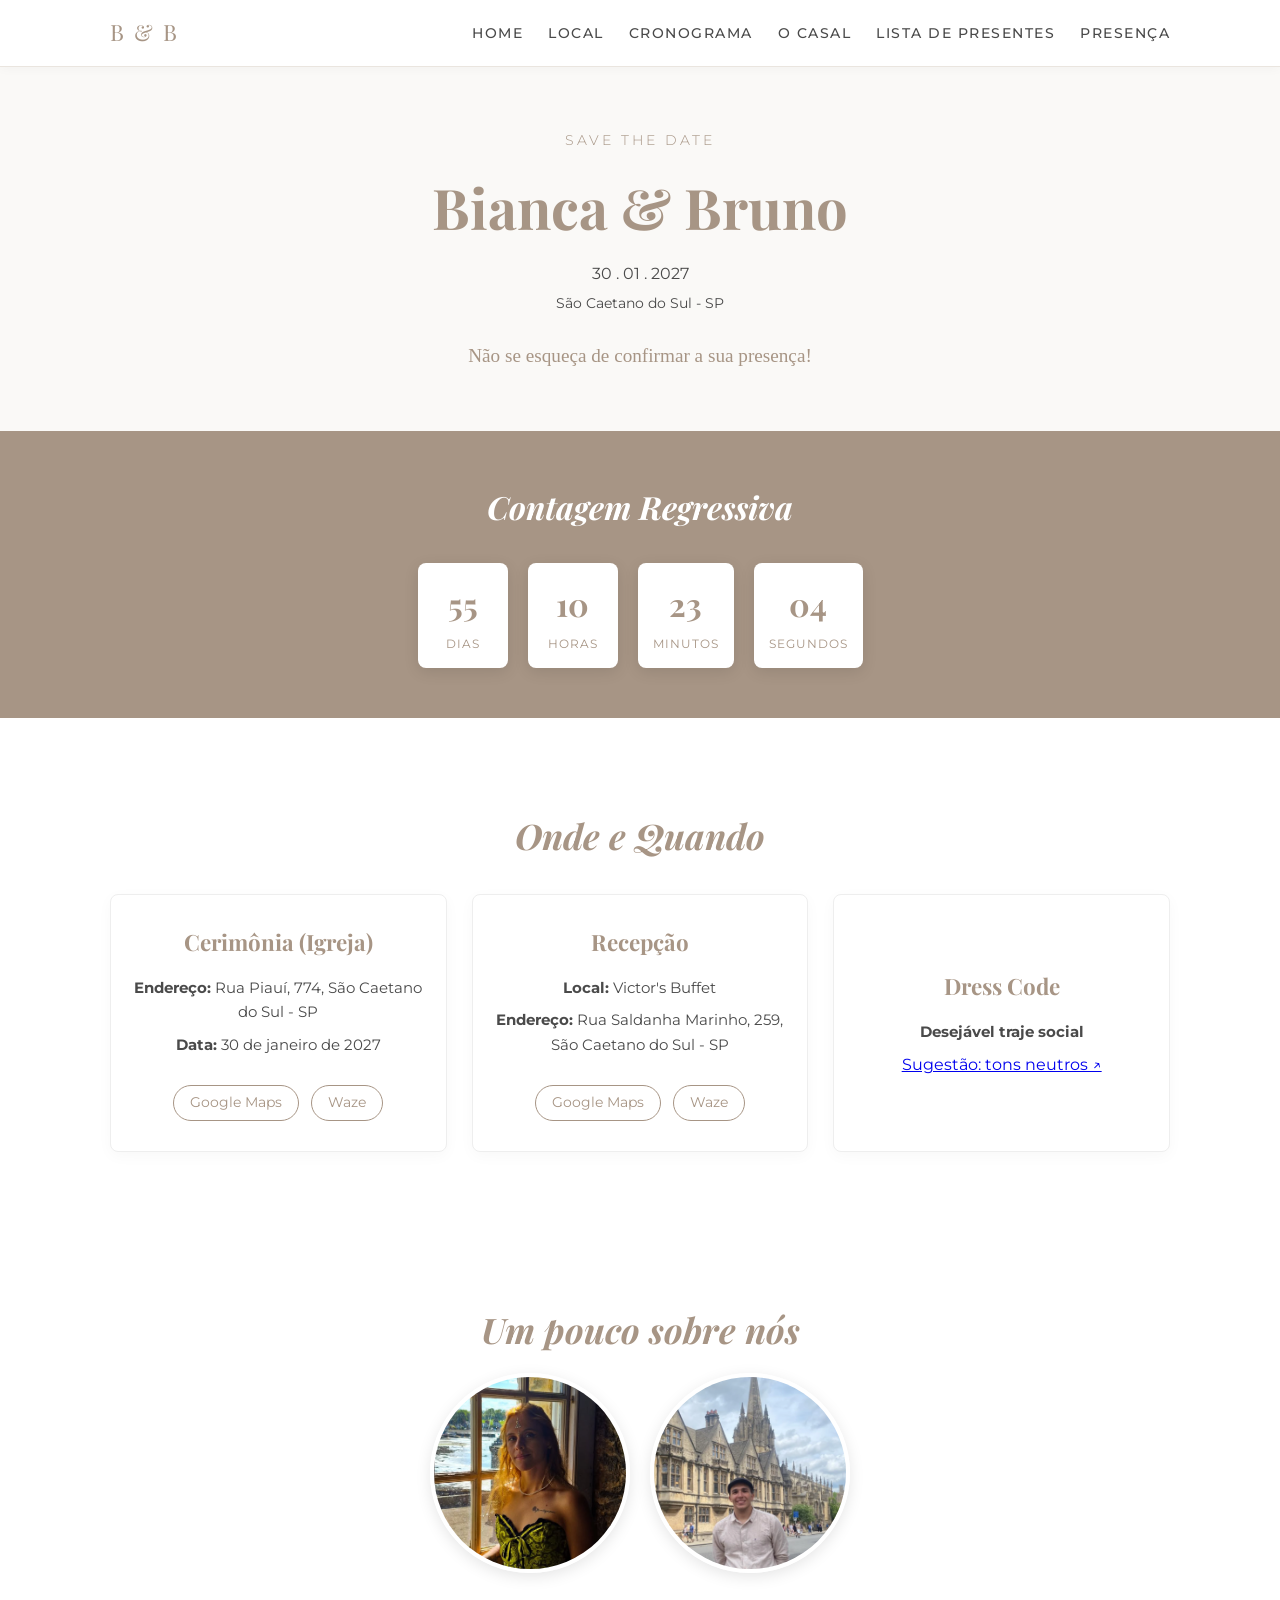
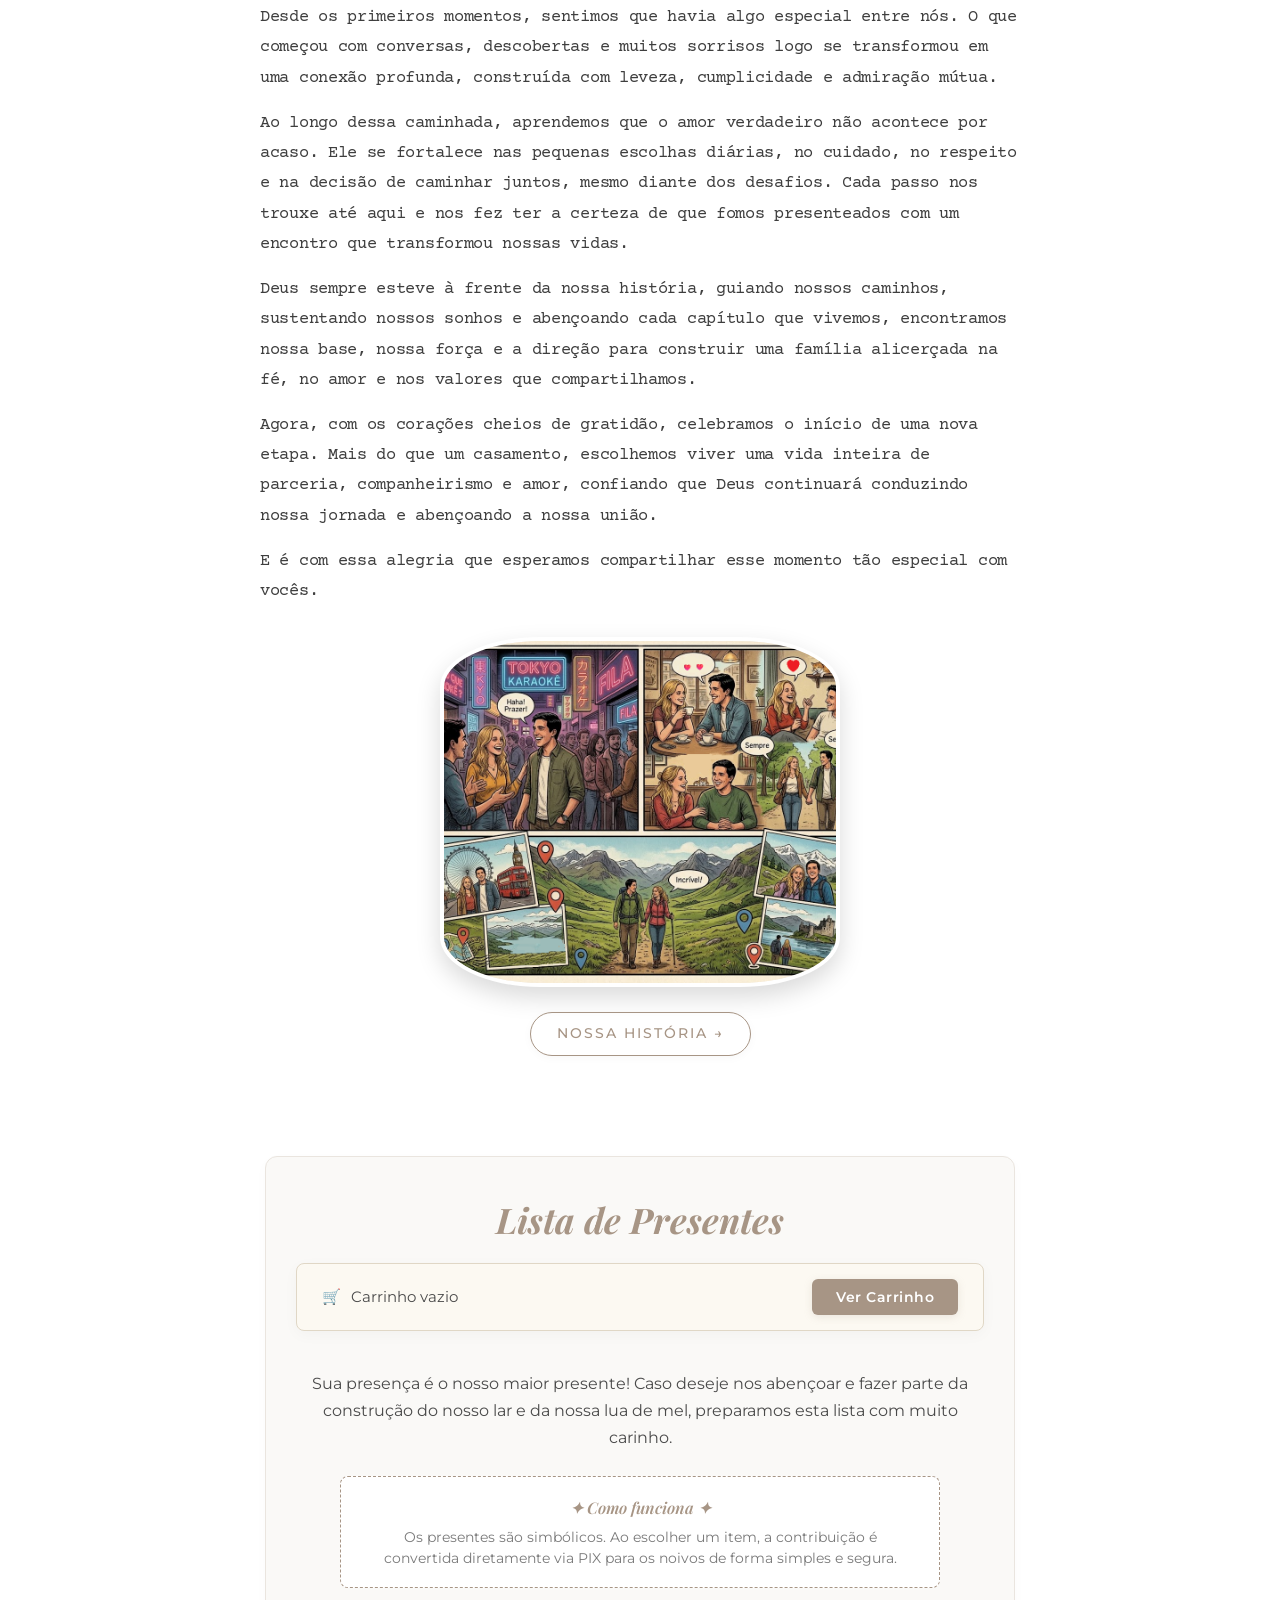
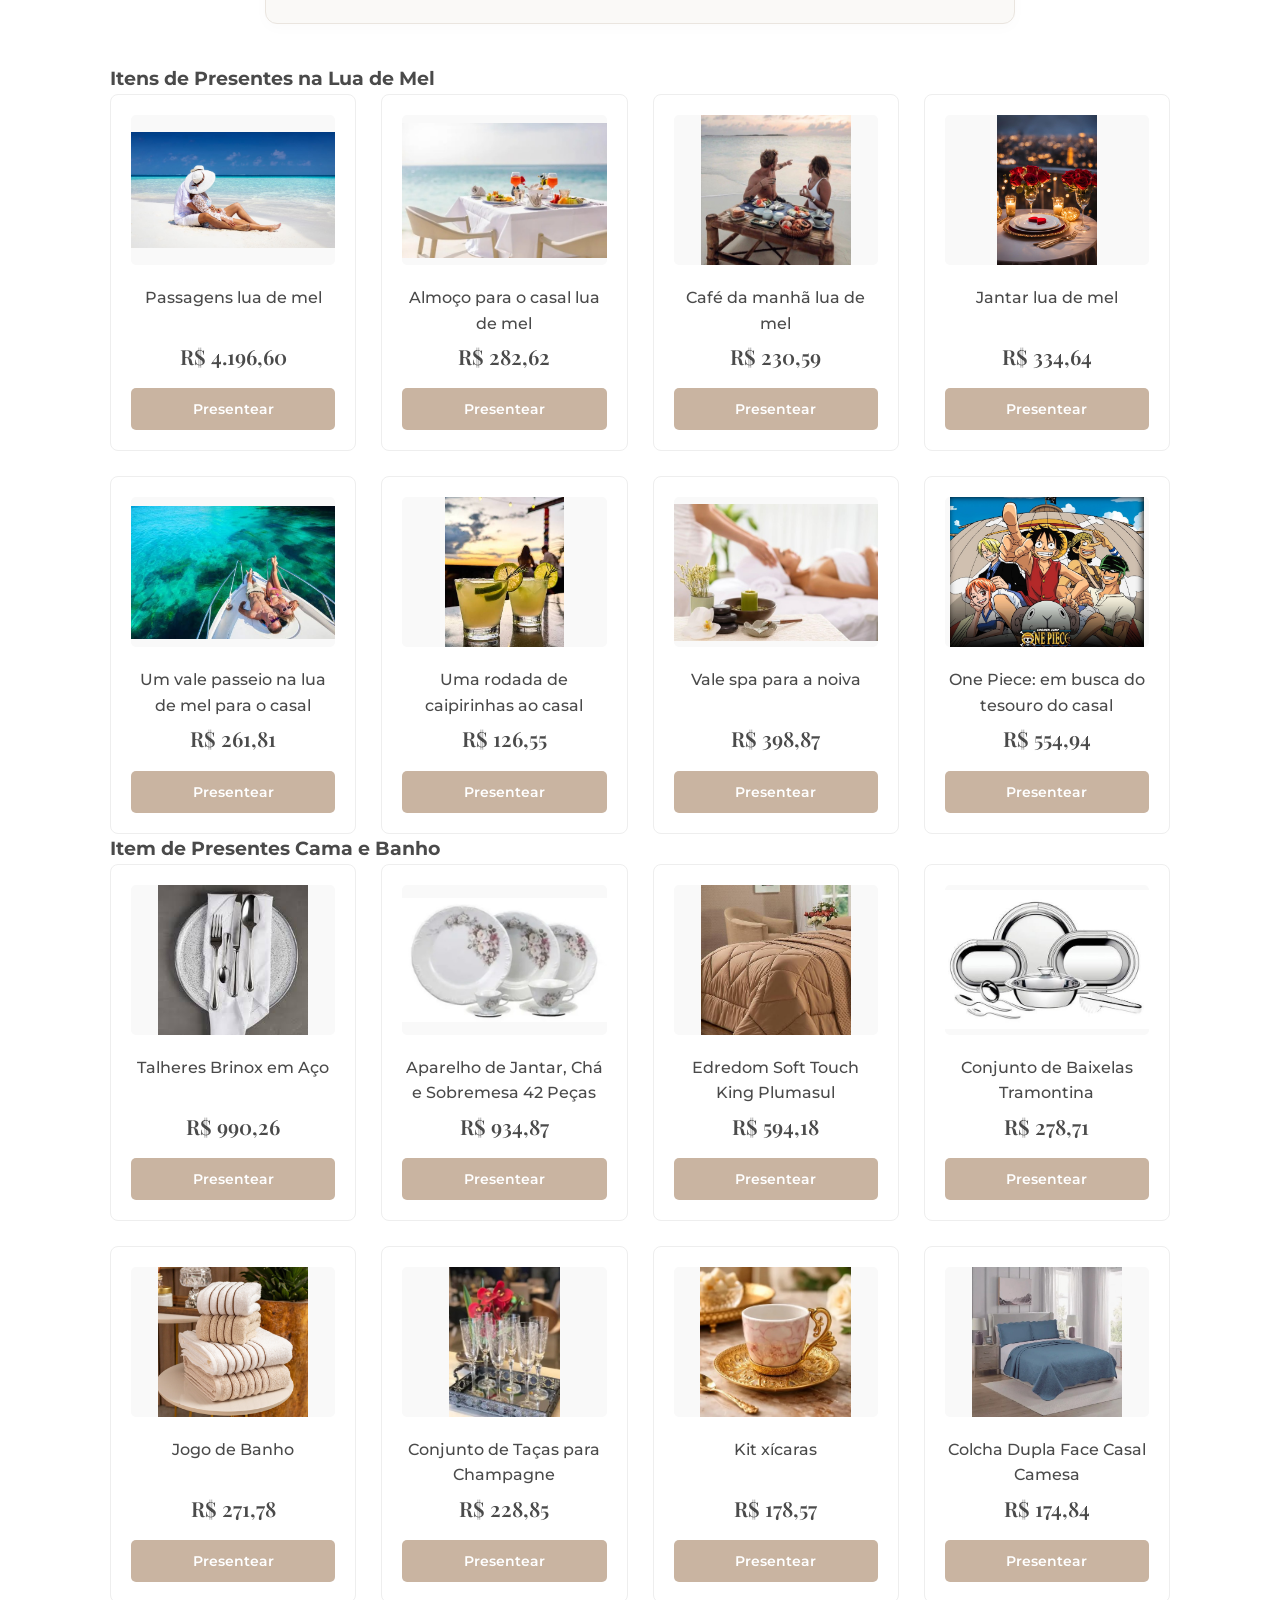
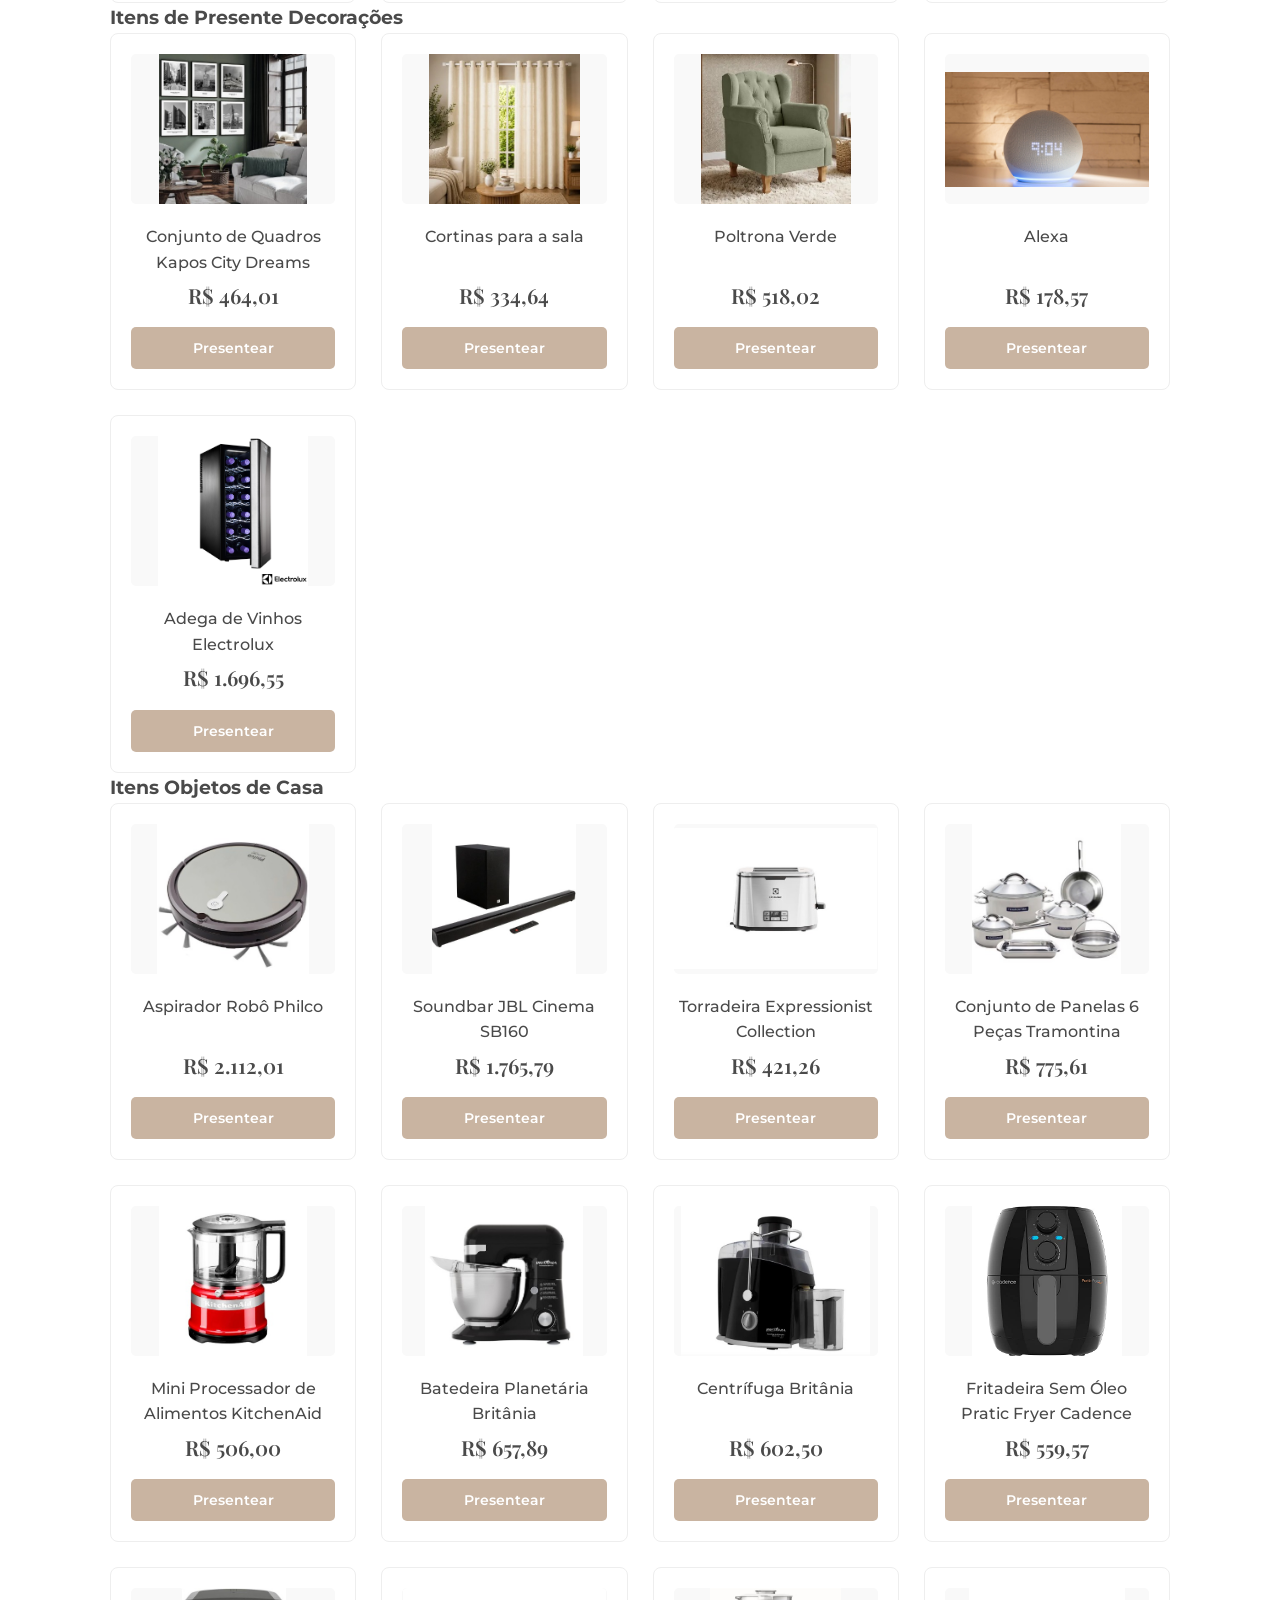
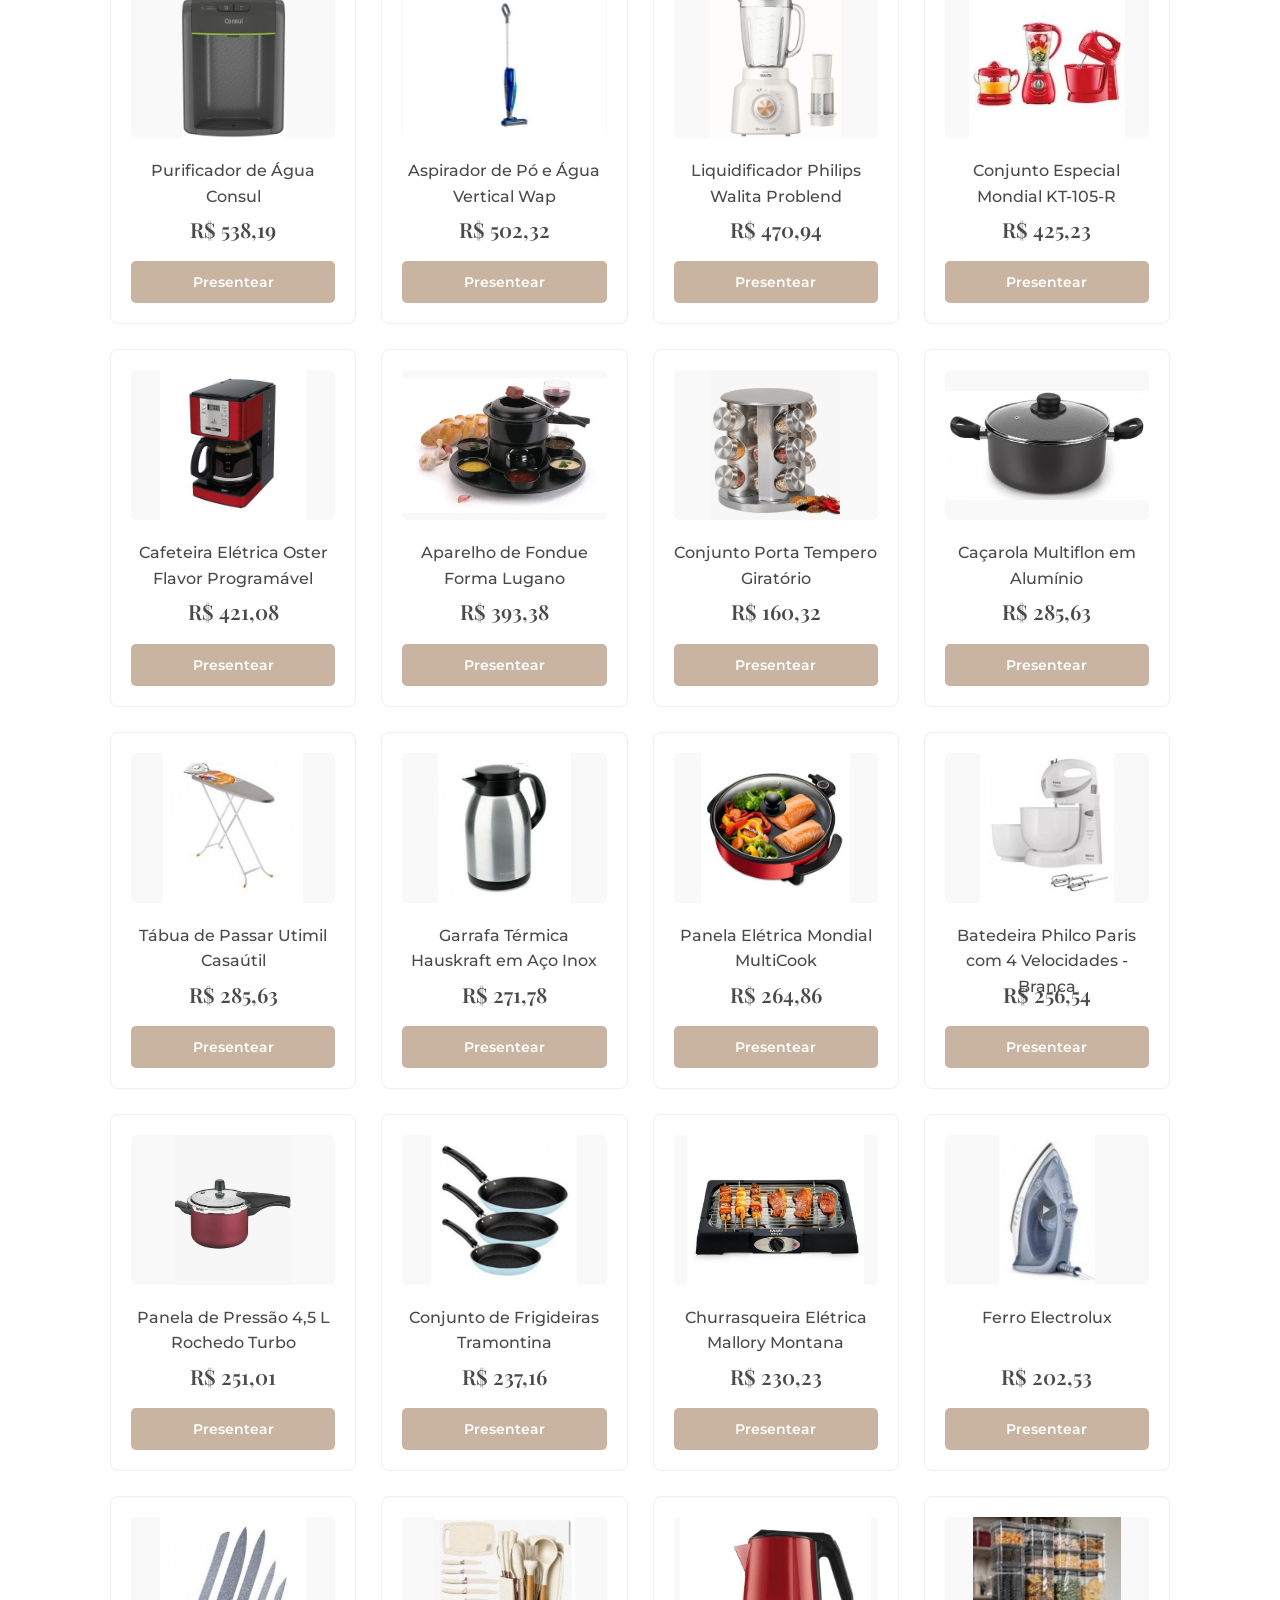
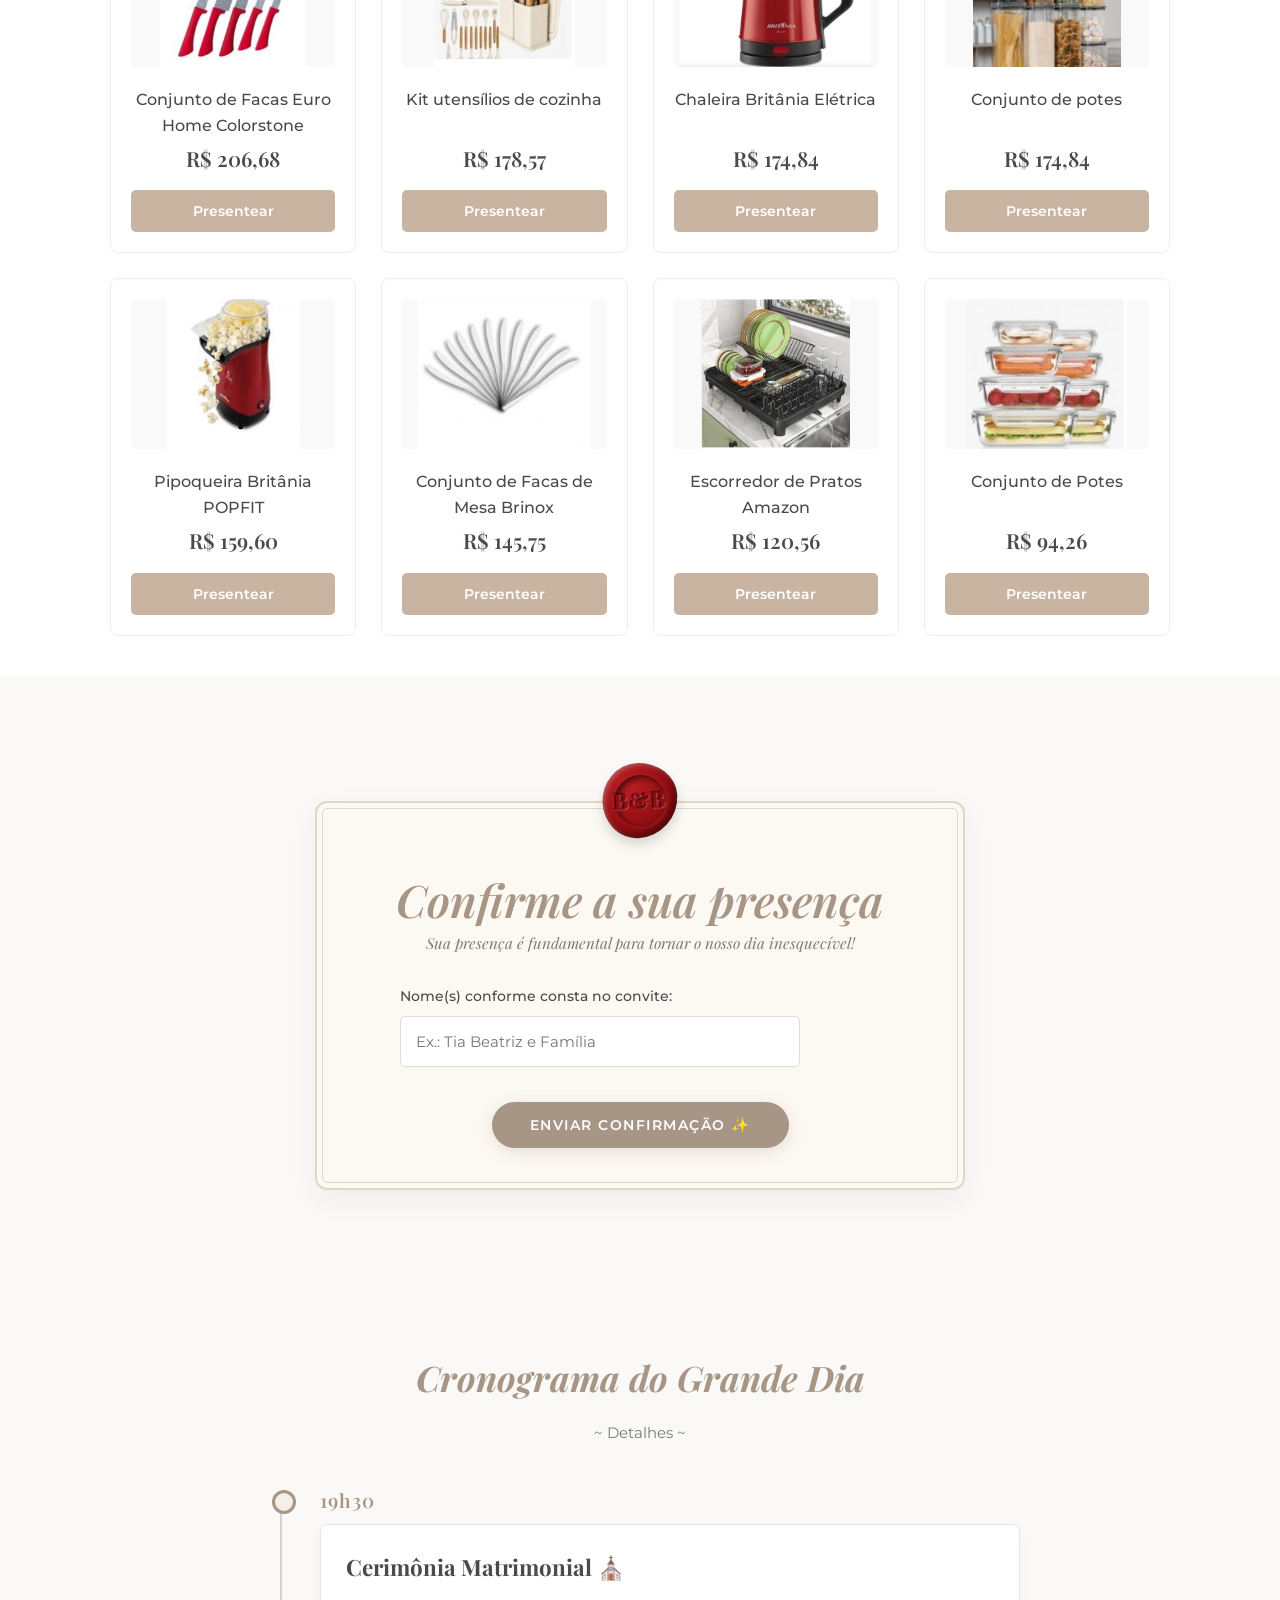
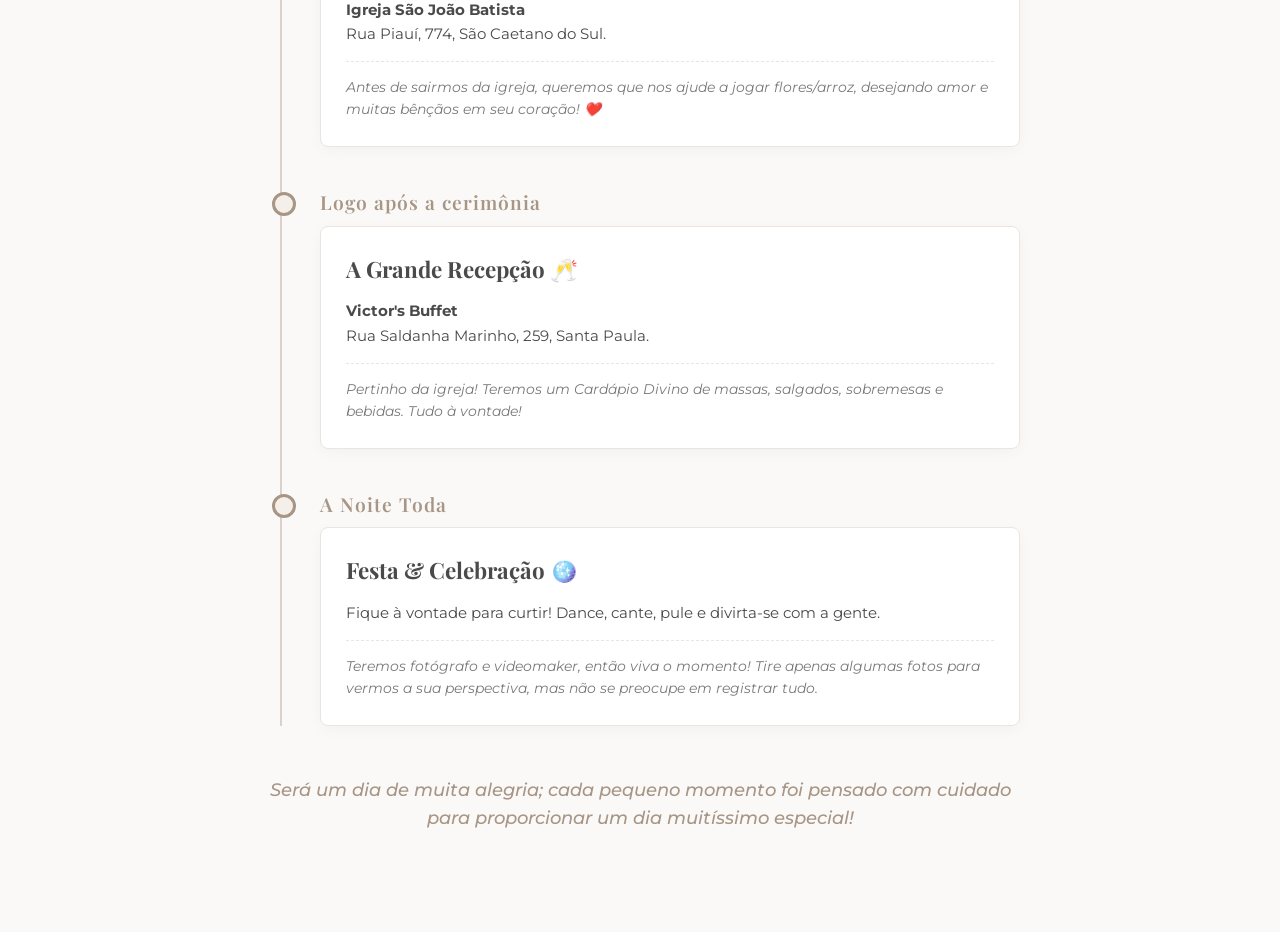
==== commit 9c64443e: "estilazao do site" ====
--- a/index.html
+++ b/index.html
@@ -6,6 +6,8 @@
     <title>Casamento | Bianca & Bruno</title>
     <link href="https://fonts.googleapis.com/css2?family=Playfair+Display:ital,wght@0,400;0,600;1,400&family=Montserrat:wght@300;400;500;600&display=swap" rel="stylesheet">
     <link rel="stylesheet" href="css/style.css">
+    <link href="https://fonts.googleapis.com/css2?family=Courier+Prime:ital,wght@0,400;0,700;1,400&display=swap" rel="stylesheet">
+    <link href="https://fonts.googleapis.com/css2?family=Great+Vibes&display=swap" rel="stylesheet">
 </head>
 <body>
 
@@ -13,7 +15,6 @@
         <nav class="navbar">
             <a href="#home" class="nav-logo">B & B</a>
             
-            <!-- Botão do Menu (Hambúrguer / Três pontinhos) -->
             <div class="menu-toggle" id="mobile-menu" onclick="toggleMenu()">
                 <span class="dot"></span>
                 <span class="dot"></span>
@@ -70,24 +71,24 @@
                 </div>
             </div>
             
-            <!-- Card Recepção -->
             <div class="location-card">
                 <h3>Recepção</h3>
                 <p><strong>Local:</strong> Victor's Buffet</p>
                 <p><strong>Endereço:</strong> Rua Saldanha Marinho, 259, São Caetano do Sul - SP</p>
                 
-                <!-- Botões de Mapa -->
                 <div class="map-links">
                     <a href="https://www.google.com/maps/search/?api=1&query=Victor's+Buffet+Rua+Saldanha+Marinho+259+Sao+Caetano+do+Sul" target="_blank" class="btn-map">Google Maps</a>
                     <a href="https://waze.com/ul?q=Victor's+Buffet+Rua+Saldanha+Marinho+259+Sao+Caetano+do+Sul&navigate=yes" target="_blank" class="btn-map">Waze</a>
                 </div>
             </div>
             
-            <!-- Card Dress Code -->
             <div class="location-card">
                 <h3>Dress Code</h3>
                 <p><strong>Desejável traje social</strong></p>
-                <p class="suggestion">Sugestão: tons neutros</p>
+            <a href="https://www.google.com/search?q=paleta+de+cores+tons+neutros&sca_esv=4ef3de7c1dd16902&udm=2&biw=1358&bih=602&sxsrf=APpeQntzheqAWJnNhBJMKucgqDRM6YfUkw%3A1789756431439&ei=D4StarKkGtm45OUPuN66wAY&ved=2ahUKEwjy59Gi4viWAxVZHLkGHTivDmgQ4dUDegQIBhAN&uact=5&oq=paleta+de+cores+tons+neutros&gs_lp=[base64]&sclient=gws-wiz-img" target="_blank" class="link-dresscode">
+            Sugestão: tons neutros ↗
+            </a>
+                </a>
             </div>
             
         </div>
@@ -113,8 +114,8 @@
             </div>
         </a>
 
-        <a href="historia.html" class="btn-historia" style="margin-top: 0;">Mais sobre nós</a>
-        
+    <a href="historia.html" class="btn-historia">Nossa História →</a>
+
     </section>
         
 </section>
@@ -122,42 +123,28 @@
     <script src="js/script.js"></script>
 
     <section id="presentes" class="gifts-section">
-        <h2 class="section-title">Lista de Presentes ❤️</h2>
-        <p class="subtitle">A presença de vocês é o nosso maior presente! Mas, se desejarem nos abençoar e fazer parte da construção do nosso futuro, criamos esta lista com muito carinho. ❤️<br><br><strong>Como funciona:</strong> Os itens abaixo são simbólicos. Ao escolher um presente, o valor será convertido em uma transferência (PIX) direta para nos ajudar a realizar cada um desses sonhos.</p>
-        <div class="cart-header">
-            <span id="cart-status" style="font-weight: 500; color: var(--text-dark);">🛒 Carrinho vazio</span>
-            <button class="btn-cart" onclick="openCart()">Ver Carrinho</button>
-        </div>
-
-        <div id="gifts-container">
-
-        </div>
-
-    </section>
-
-    <section id="presenca" class="rsvp-section">
-        <h2 class="section-title">Confirme a sua presença</h2>
-        <div class="rsvp-form">
-            <input type="text" placeholder="*Nome do convite: (Ex.: Tia Maria e Família)" id="rsvp-name">
-            <br>
-            <button class="btn-rsvp" onclick="confirmarPresenca()">Enviar Confirmação</button>
-        </div>
-    </section>
-
-    <section id="cronograma" class="cronograma-section">
-        <h2 class="section-title">Cronograma do Casamento</h2>
-        <div class="cronograma-box">
-            <p style="margin-bottom: 20px;">A cerimônia matrimonial irá ocorrer às <strong>19h30</strong> na <strong>Igreja São João Batista</strong>, localizada na Rua Piauí, 774, em São Caetano do Sul. Antes de sair da igreja, queremos que você nos ajude a jogar flores/arroz, nos desejando amor e muitas bênçãos em seu coração! ❤️</p>
-            
-            <p style="margin-bottom: 20px;">Após a cerimônia, haverá uma comemoração no <strong>Victor's Buffet</strong> (Rua Saldanha Marinho, 259, Santa Paula, São Caetano do Sul), pertinho da igreja onde nos casaremos! Teremos um <em>Cardápio Divino</em> de Massas, Salgados, Sobremesas e Bebidas, será um banquete!</p>
-            
-            <p style="margin-bottom: 20px;">Fique à vontade para curtir a festa! Dance, cante, pule, se divirta! A ideia é celebrar esse momento juntos. Teremos fotógrafo e videomaker, então viva o momento! se preocupe em tirar apenas algumas fotos, apenas para vermos sua perspectiva desse momento tão incrível para nós — iremos adorar que você compartilhe conosco.</p>
-            
-            <p style="margin-bottom: 0; font-style: italic; text-align: center; color: var(--primary-color); font-weight: 500;">Será um dia de muita alegria; cada pequeno momento foi pensado com cuidado para proporcionar um dia muitíssimo especial!</p>
-        </div>
-    </section>
-
-    <!-- Modal do Carrinho -->
+    
+    <div class="gifts-intro-card">
+        <h2 class="section-title">Lista de Presentes</h2>
+    <div class="cart-bar">
+        <div class="cart-bar-info">
+            <span>🛒</span>
+            <span id="cart-status-text">Carrinho vazio</span>
+        </div>
+        <button class="btn-ver-carrinho" onclick="openCart()">Ver Carrinho</button>
+    </div>
+        <p class="gifts-main-text">
+            Sua presença é o nosso maior presente! Caso deseje nos abençoar e fazer parte da construção do nosso lar e da nossa lua de mel, preparamos esta lista com muito carinho.
+        </p>
+
+        <div class="gifts-badge-info">
+            <span class="badge-title">✦ Como funciona ✦</span>
+            <p>Os presentes são simbólicos. Ao escolher um item, a contribuição é convertida diretamente via PIX para os noivos de forma simples e segura.</p>
+        </div>
+    </div>
+
+    <div id="gifts-container"></div>
+
     <div class="modal-overlay" id="cart-modal">
         <div class="modal">
             <button class="close-modal" onclick="closeCart()">×</button>
@@ -183,5 +170,101 @@
         </div>
     </div>
 
+</section>
+
+    
+<section id="presenca" class="rsvp-section">
+        <div class="rsvp-envelope-card">
+            
+            <div class="wax-seal-wrapper">
+                <div class="realistic-wax-seal">
+                    <span class="wax-letters">B&B</span>
+                </div>
+            </div>
+
+            <h2 class="section-title rsvp-title-pen">Confirme a sua presença</h2>
+            <p class="rsvp-subtitle">Sua presença é fundamental para tornar o nosso dia inesquecível!</p>
+            
+            <div class="rsvp-form">
+                <div class="input-group">
+                    <label for="rsvp-name" class="rsvp-label">Nome(s) conforme consta no convite:</label>
+                    <input type="text" placeholder="Ex.: Tia Beatriz e Família" id="rsvp-name" class="rsvp-input">
+                </div>
+                
+                <button class="btn-rsvp" onclick="confirmarPresenca()">Enviar Confirmação ✨</button>
+            </div>
+
+        </div>
+    </section>
+
+    <section id="cronograma" class="cronograma-section">
+        <h2 class="section-title">Cronograma do Grande Dia</h2>
+        <p class="subtitle">~ Detalhes ~</p>
+
+        <div style="max-width: 800px; margin: 20px auto 40px; padding: 0 20px;">
+            
+            <ul class="timeline">
+                
+                <li>
+                    <div class="timeline-time">19h30</div>
+                    <div class="timeline-content">
+                        <h3>Cerimônia Matrimonial ⛪</h3>
+                        <p><strong>Igreja São João Batista</strong><br>Rua Piauí, 774, São Caetano do Sul.</p>
+                        <p class="timeline-note">Antes de sairmos da igreja, queremos que nos ajude a jogar flores/arroz, desejando amor e muitas bênçãos em seu coração! ❤️</p>
+                    </div>
+                </li>
+
+                <li>
+                    <div class="timeline-time">Logo após a cerimônia</div>
+                    <div class="timeline-content">
+                        <h3>A Grande Recepção 🥂</h3>
+                        <p><strong>Victor's Buffet</strong><br>Rua Saldanha Marinho, 259, Santa Paula.</p>
+                        <p class="timeline-note">Pertinho da igreja! Teremos um Cardápio Divino de massas, salgados, sobremesas e bebidas. Tudo à vontade!</p>
+                    </div>
+                </li>
+
+                <li>
+                    <div class="timeline-time">A Noite Toda</div>
+                    <div class="timeline-content">
+                        <h3>Festa & Celebração 🪩</h3>
+                        <p>Fique à vontade para curtir! Dance, cante, pule e divirta-se com a gente.</p>
+                        <p class="timeline-note">Teremos fotógrafo e videomaker, então viva o momento! Tire apenas algumas fotos para vermos a sua perspectiva, mas não se preocupe em registrar tudo.</p>
+                    </div>
+                </li>
+
+            </ul>
+
+            <p style="margin-top: 50px; font-style: italic; text-align: center; color: var(--primary-color); font-weight: 500; font-size: 1.1rem;">
+                Será um dia de muita alegria; cada pequeno momento foi pensado com cuidado para proporcionar um dia muitíssimo especial!
+            </p>
+
+        </div>
+    </section>
+
+    <div class="modal-overlay" id="cart-modal">
+        <div class="modal">
+            <button class="close-modal" onclick="closeCart()">×</button>
+            <h2 style="font-family: var(--font-title); color: var(--primary-color);">Seu Carrinho</h2>
+            
+            <div id="cart-items-list" class="cart-items">
+                <p style="text-align:center; color:#888;">Seu carrinho está vazio.</p>
+            </div>
+            
+            <div class="cart-total" id="cart-total-box" style="display:none;">
+                Total: R$ <span id="cart-total-value">0,00</span>
+            </div>
+            
+            <button class="btn-checkout" id="btn-checkout" onclick="checkoutPix()" style="display:none;">
+                Gerar PIX para Pagamento
+            </button>
+
+            <div class="pix-box" id="pix-instructions">
+                <p><strong>Quase lá!</strong> Transfira o valor exato para a chave PIX abaixo:</p>
+                <div class="pix-key">11966688598</div>
+                <p style="font-size: 0.85rem; color: #666; margin-top:10px;">Após o pagamento, o presente já é de vocês! Muito obrigado! ❤️</p>
+            </div>
+        </div>
+    </div>
+
 </body>
 </html>
--- a/css/style.css
+++ b/css/style.css
@@ -12,7 +12,6 @@
 * { margin: 0; padding: 0; box-sizing: border-box; }
 body { font-family: var(--font-text); background-color: var(--bg-color); color: var(--text-dark); line-height: 1.6; }
 
-/* Letreiro Save the Date */
 .save-date-marquee {
     background-color: transparent;
     border: none;
@@ -33,7 +32,6 @@
     50% { opacity: 0.35; }
 }
 
-/* Header e Navbar */
 header {
     background-color: var(--white);
     border-bottom: 1px solid #eae5df;
@@ -82,7 +80,6 @@
     color: var(--primary-color);
 }
 
-/* Botão do Menu Mobile (Três pontinhos) */
 .menu-toggle {
     display: none; 
     cursor: pointer;
@@ -102,7 +99,6 @@
     transition: 0.3s;
 }
 
-/* Responsividade para Celulares e iPads */
 @media (max-width: 768px) {
     .navbar {
         flex-direction: row;
@@ -141,7 +137,6 @@
     }
 }
 
-/* Seções Gerais */
 .hero { text-align: center; padding: 60px 20px; background-color: #faf9f7; }
 .hero h3 { font-weight: 300; letter-spacing: 3px; font-size: 0.9rem; margin-bottom: 10px; }
 .hero h1 { font-family: var(--font-title); font-size: 3.5rem; color: var(--primary-color); margin-bottom: 10px; }
@@ -173,29 +168,38 @@
 }
 
 .btn-historia {
-    display: block;
-    width: fit-content;
+    display: inline-block;
     margin: 20px auto 0 auto;
-    background: transparent;
-    padding: 0;
-    color: var(--primary-color);
-    text-decoration: underline;
-    font-family: var(--font-title);
-    font-size: 1.2rem;
-    font-style: italic;
-    transition: 0.3s;
-    box-shadow: none;
-    border: none;
-    cursor: pointer;
+    padding: 10px 26px;
+    color: var(--primary-color);
+    background-color: transparent;
+    border: 1px solid var(--primary-color);
+    border-radius: 25px; /* Formato pílula elegante */
+    font-family: var(--font-text);
+    font-size: 0.85rem;
+    font-weight: 500;
+    text-transform: uppercase;
+    letter-spacing: 2px;
+    text-decoration: none;
+    transition: all 0.3s ease;
+    box-shadow: 0 2px 10px rgba(0, 0, 0, 0.03);
 }
 
 .btn-historia:hover {
-    background: transparent;
-    color: #8c7a6b;
-    opacity: 0.8;
-}
-
-/* Contagem Regressiva */
+    background-color: var(--primary-color);
+    color: var(--white);
+    transform: translateY(-2px);
+    box-shadow: 0 6px 15px rgba(0, 0, 0, 0.08);
+}
+
+.historia-texto, .couple-section p {
+    font-family: 'Courier Prime', 'Courier New', Courier, monospace;
+    font-size: 1.05rem;
+    line-height: 1.8;
+    color: #3e3e3e;
+    letter-spacing: -0.3px;
+}
+
 .countdown-section {
     background-color: var(--primary-color);
     color: var(--white);
@@ -241,7 +245,6 @@
     margin-top: 5px;
 }
 
-/* Localização */
 .location-section {
     padding: 60px 20px;
     max-width: 1100px;
@@ -287,7 +290,6 @@
     margin-top: 5px;
 }
 
-/* Botões de Mapa */
 .map-links {
     display: flex;
     gap: 12px;
@@ -314,7 +316,6 @@
     transform: translateY(-2px);
 }
 
-/* Lista de Presentes e Carrinho */
 .gifts-section { max-width: 1100px; margin: 0 auto; padding: 40px 20px; }
 .cart-header { display: flex; justify-content: space-between; align-items: center; background: #fff; padding: 15px 20px; border: 1px solid #ddd; border-radius: 8px; margin-bottom: 30px;}
 .btn-cart { background: var(--primary-color); color: #fff; border: none; padding: 10px 20px; border-radius: 5px; cursor: pointer; font-weight: bold; font-size: 1rem;}
@@ -327,12 +328,10 @@
 .price { font-family: var(--font-title); font-weight: 600; font-size: 1.3rem; margin-bottom: 15px; color: var(--text-dark); }
 .btn-presentear { background-color: #c9b4a1; color: var(--white); border: none; padding: 12px; border-radius: 5px; cursor: pointer; font-weight: 600; width: 100%; margin-top: auto; font-family: var(--font-text); font-size: 0.9rem;}
 
-/* RSVP */
 .rsvp-section { padding: 60px 20px; text-align: center; background-color: #faf9f7; }
 .rsvp-form input { width: 100%; max-width: 400px; padding: 15px; margin-bottom: 15px; border: 1px solid #ddd; border-radius: 5px; font-family: var(--font-text);}
 .btn-rsvp { background-color: var(--rosa-btn); color: var(--text-dark); border: none; padding: 15px 40px; border-radius: 25px; font-weight: 600; cursor: pointer; font-size: 1rem;}
 
-/* Modal */
 .modal-overlay { position: fixed; top: 0; left: 0; width: 100%; height: 100%; background: rgba(0,0,0,0.6); display: none; justify-content: center; align-items: center; z-index: 2000; }
 .modal { background: var(--white); width: 90%; max-width: 450px; border-radius: 10px; padding: 30px; position: relative; max-height: 85vh; overflow-y: auto;}
 .close-modal { position: absolute; top: 15px; right: 20px; font-size: 1.8rem; cursor: pointer; border: none; background: none; color: var(--text-light);}
@@ -346,7 +345,6 @@
 .pix-box { display: none; background: #f9f9f9; padding: 20px; border-radius: 8px; text-align: center; margin-top: 20px; border: 1px solid #ddd; }
 .pix-key { background: #fff; border: 1px dashed #ccc; padding: 15px; margin: 15px 0; font-weight: bold; word-break: break-all; font-size: 1.1rem; color: #333;}
 
-/* Cronograma */
 .cronograma-section {
     padding: 60px 20px;
     background-color: #faf9f7;
@@ -370,11 +368,424 @@
     .cronograma-box { padding: 20px; }
 }
 
-/* Footer */
 .site-footer {
     text-align: center;
     padding: 60px 20px;
     background-color: #faf9f7;
     border-top: 1px solid #eae5df;
     margin-top: 40px;
-}+}
+
+.timeline {
+    list-style: none;
+    padding: 0;
+    margin: 0;
+    position: relative;
+}
+
+.timeline::before {
+    content: '';
+    position: absolute;
+    top: 10px;
+    bottom: 0;
+    left: 20px;
+    width: 2px;
+    background: var(--primary-color);
+    opacity: 0.4;
+}
+
+.timeline li {
+    position: relative;
+    margin-bottom: 40px;
+    padding-left: 60px; 
+}
+
+.timeline li:last-child {
+    margin-bottom: 0;
+}
+
+.timeline li::before {
+    content: '';
+    position: absolute;
+    left: 12px;
+    top: 5px;
+    width: 18px;
+    height: 18px;
+    background: #f4efe9; /* Cor de fundo da página do cronograma */
+    border: 3px solid var(--primary-color);
+    border-radius: 50%;
+    transition: transform 0.3s ease, background 0.3s ease;
+    z-index: 2;
+}
+
+.timeline li:hover::before {
+    transform: scale(1.3);
+    background: var(--primary-color);
+}
+
+.timeline li:hover .timeline-content {
+    transform: translateY(-5px);
+    box-shadow: 0 10px 25px rgba(0,0,0,0.08);
+    border-color: var(--primary-color);
+}
+
+.timeline-time {
+    font-family: var(--font-title);
+    color: var(--primary-color);
+    font-size: 1.2rem;
+    font-weight: 600;
+    margin-bottom: 8px;
+    letter-spacing: 1px;
+}
+
+.timeline-content {
+    background: var(--white);
+    border: 1px solid #eae5df;
+    border-radius: 8px;
+    padding: 25px;
+    box-shadow: 0 4px 15px rgba(0,0,0,0.03);
+    transition: all 0.3s ease;
+}
+
+.timeline-content h3 {
+    font-family: var(--font-title);
+    color: var(--text-dark);
+    font-size: 1.4rem;
+    margin-bottom: 12px;
+}
+
+.timeline-content p {
+    font-size: 0.95rem;
+    color: var(--text-dark);
+    margin-bottom: 15px;
+    line-height: 1.6;
+}
+
+.timeline-note {
+    font-style: italic;
+    color: var(--text-light) !important;
+    font-size: 0.85rem !important;
+    margin-bottom: 0 !important;
+    padding-top: 15px;
+    border-top: 1px dashed #eae5df;
+}
+
+.btn-voltar {
+    position: absolute;
+    top: 20px;
+    left: 20px;
+    text-decoration: none;
+    color: var(--primary-color);
+    background-color: var(--white);
+    border: 1px solid var(--primary-color);
+    padding: 8px 18px;
+    border-radius: 25px; 
+    font-family: var(--font-text);
+    font-size: 0.85rem;
+    font-weight: 500;
+    letter-spacing: 0.5px;
+    box-shadow: 0 4px 12px rgba(0, 0, 0, 0.05);
+    transition: all 0.3s ease;
+    display: inline-flex;
+    align-items: center;
+    gap: 6px;
+    z-index: 1001;
+    
+    animation: btnVoltarPulse 2.5s infinite ease-in-out;
+}
+
+.btn-voltar:hover {
+    background-color: var(--primary-color);
+    color: var(--white);
+    transform: translateY(-2px);
+    box-shadow: 0 6px 15px rgba(0, 0, 0, 0.1);
+    opacity: 1; 
+}
+
+@keyframes btnVoltarPulse {
+    0%, 100% {
+        opacity: 1;
+        transform: scale(1);
+    }
+    50% {
+        opacity: 0.55; 
+        transform: scale(1.04);
+    }
+}
+
+.cronograma-header {
+    text-align: center;
+    padding-top: 70px;
+    padding-bottom: 20px;
+    padding-left: 20px;
+    padding-right: 20px;
+}
+
+.cronograma-header h1 {
+    font-family: var(--font-title);
+    font-size: 2.5rem;
+    color: var(--text-dark);
+    margin-bottom: 8px;
+}
+
+.cronograma-subtitle {
+    font-family: var(--font-title);
+    font-style: italic;
+    color: var(--text-light);
+    font-size: 1.1rem;
+}
+
+.gifts-intro-card {
+    max-width: 750px;
+    margin: 0 auto 40px auto;
+    text-align: center;
+    background-color: #faf9f7;
+    padding: 35px 30px;
+    border-radius: 12px;
+    border: 1px solid #eae5df;
+    box-shadow: 0 4px 15px rgba(0, 0, 0, 0.02);
+}
+
+.gifts-intro-card .section-title {
+    margin-top: 0;
+    margin-bottom: 15px;
+}
+
+.gifts-main-text {
+    font-size: 0.98rem;
+    color: var(--text-dark);
+    line-height: 1.7;
+    margin-bottom: 25px;
+    font-family: var(--font-text);
+}
+
+.gifts-badge-info {
+    background-color: var(--white);
+    border: 1px dashed var(--primary-color);
+    padding: 18px 25px;
+    border-radius: 8px;
+    display: inline-block;
+    max-width: 600px;
+}
+
+.cart-bar {
+    max-width: 750px;
+    margin: 0 auto 40px auto;
+    background-color: #fcf9f2;
+    border: 1px solid #e0d7c6;
+    border-radius: 8px;
+    padding: 15px 25px;
+    display: flex;
+    justify-content: space-between;
+    align-items: center;
+    box-shadow: 0 4px 15px rgba(0, 0, 0, 0.03);
+}
+
+.cart-bar-info {
+    display: flex;
+    align-items: center;
+    gap: 10px;
+    font-family: var(--font-text);
+    font-size: 0.95rem;
+    color: var(--text-dark);
+}
+
+.btn-ver-carrinho {
+    background-color: var(--primary-color);
+    color: var(--white);
+    border: none;
+    padding: 10px 24px;
+    border-radius: 6px;
+    font-family: var(--font-text);
+    font-weight: 600;
+    font-size: 0.85rem;
+    letter-spacing: 0.5px;
+    cursor: pointer;
+    transition: all 0.3s ease;
+    box-shadow: 0 2px 8px rgba(167, 149, 133, 0.2);
+}
+
+.btn-ver-carrinho:hover {
+    background-color: #8c7a6b;
+    transform: translateY(-1px);
+}
+
+.badge-title {
+    font-family: var(--font-title);
+    color: var(--primary-color);
+    font-size: 1rem;
+    font-style: italic;
+    display: block;
+    margin-bottom: 6px;
+    font-weight: 600;
+}
+
+.gifts-badge-info p {
+    font-size: 0.88rem;
+    color: var(--text-light);
+    margin: 0;
+    line-height: 1.5;
+    font-family: var(--font-text);
+}
+
+.rsvp-section {
+    padding: 85px 20px 70px;
+    background-color: #faf9f7;
+    display: flex;
+    justify-content: center;
+}
+
+
+.rsvp-envelope-card {
+    background-color: #fcf9f2; 
+    border: 2px solid #e0d7c6;
+    outline: 1px solid #e0d7c6;
+    outline-offset: -8px; 
+    border-radius: 12px;
+    padding: 55px 40px 40px;
+    max-width: 650px;
+    width: 100%;
+    text-align: center;
+    position: relative;
+    box-shadow: 0 10px 30px rgba(0, 0, 0, 0.05);
+    margin-top: 40px;
+}
+
+
+.wax-seal-wrapper {
+    position: absolute;
+    top: -40px;
+    left: 50%;
+    transform: translateX(-50%);
+    z-index: 10;
+}
+
+.realistic-wax-seal {
+    width: 75px;
+    height: 75px;
+    background: radial-gradient(circle at 35% 30%, #bd1f24 0%, #8f0d11 60%, #520507 100%);
+    border-radius: 48% 52% 55% 45% / 51% 45% 55% 49%;
+    box-shadow: 
+        0 6px 12px rgba(0,0,0,0.15), 
+        inset 2px 2px 5px rgba(255,255,255,0.3), 
+        inset -3px -3px 6px rgba(0,0,0,0.4); 
+    display: flex;
+    align-items: center;
+    justify-content: center;
+    position: relative;
+    transform: rotate(-3deg);
+}
+
+
+.realistic-wax-seal::before {
+    content: '';
+    position: absolute;
+    width: 52px;
+    height: 52px;
+    border-radius: 50%;
+    background: transparent;
+    box-shadow: 
+        inset 3px 3px 6px rgba(0,0,0,0.6), 
+        1px 1px 2px rgba(255,255,255,0.1); 
+}
+
+.wax-letters {
+    position: relative;
+    z-index: 2;
+    font-family: 'Playfair Display', Georgia, serif;
+    font-size: 22px;
+    font-weight: 700;
+    color: #8f0d11; 
+    text-shadow: 
+        -1px -1px 1px rgba(0, 0, 0, 0.7), 
+        1px 1px 1px rgba(255, 255, 255, 0.25); 
+    letter-spacing: 1px;
+}
+
+.rsvp-title-pen {
+    font-family: 'Playfair Display', Georgia, 'Times New Roman', serif !important;
+    font-size: 2.8rem !important;
+    color: var(--primary-color) !important;
+    font-weight: 600 !important;
+    font-style: italic !important;
+    margin-top: 15px !important;
+    margin-bottom: 5px !important;
+    line-height: 1.2;
+}
+
+.rsvp-subtitle {
+    font-family: var(--font-title);
+    font-style: italic;
+    color: var(--text-light);
+    font-size: 0.95rem;
+    margin-bottom: 30px;
+}
+
+.rsvp-form {
+    display: flex;
+    flex-direction: column;
+    align-items: center;
+    gap: 20px;
+}
+
+.input-group {
+    width: 100%;
+    max-width: 480px;
+    text-align: left;
+}
+
+.rsvp-label {
+    display: block;
+    font-family: var(--font-text);
+    font-size: 0.85rem;
+    color: var(--text-dark);
+    margin-bottom: 8px;
+    font-weight: 500;
+}
+
+.rsvp-input {
+    width: 100%;
+    padding: 14px 18px;
+    border: 1px solid #c9beae;
+    border-radius: 6px;
+    background-color: var(--white);
+    font-family: var(--font-text);
+    font-size: 0.95rem;
+    color: var(--text-dark);
+}
+
+.rsvp-input:focus {
+    outline: none;
+    border-color: var(--primary-color);
+    box-shadow: 0 0 0 3px rgba(167, 149, 133, 0.2);
+}
+
+.btn-rsvp {
+    background-color: var(--primary-color) !important;
+    color: var(--white) !important;
+    border: none;
+    padding: 14px 38px;
+    border-radius: 25px;
+    font-family: var(--font-text);
+    font-weight: 600;
+    font-size: 0.9rem;
+    letter-spacing: 1.5px;
+    text-transform: uppercase;
+    cursor: pointer;
+    box-shadow: 0 4px 15px rgba(167, 149, 133, 0.25);
+    transition: all 0.3s ease;
+}
+
+.btn-rsvp:hover {
+    background-color: #8c7a6b !important;
+    transform: translateY(-2px);
+}
+
+@media (max-width: 768px) {
+    .rsvp-title-pen {
+        font-size: 2.2rem !important;
+    }
+    .rsvp-envelope-card {
+        padding: 45px 20px 30px;
+    }
+}
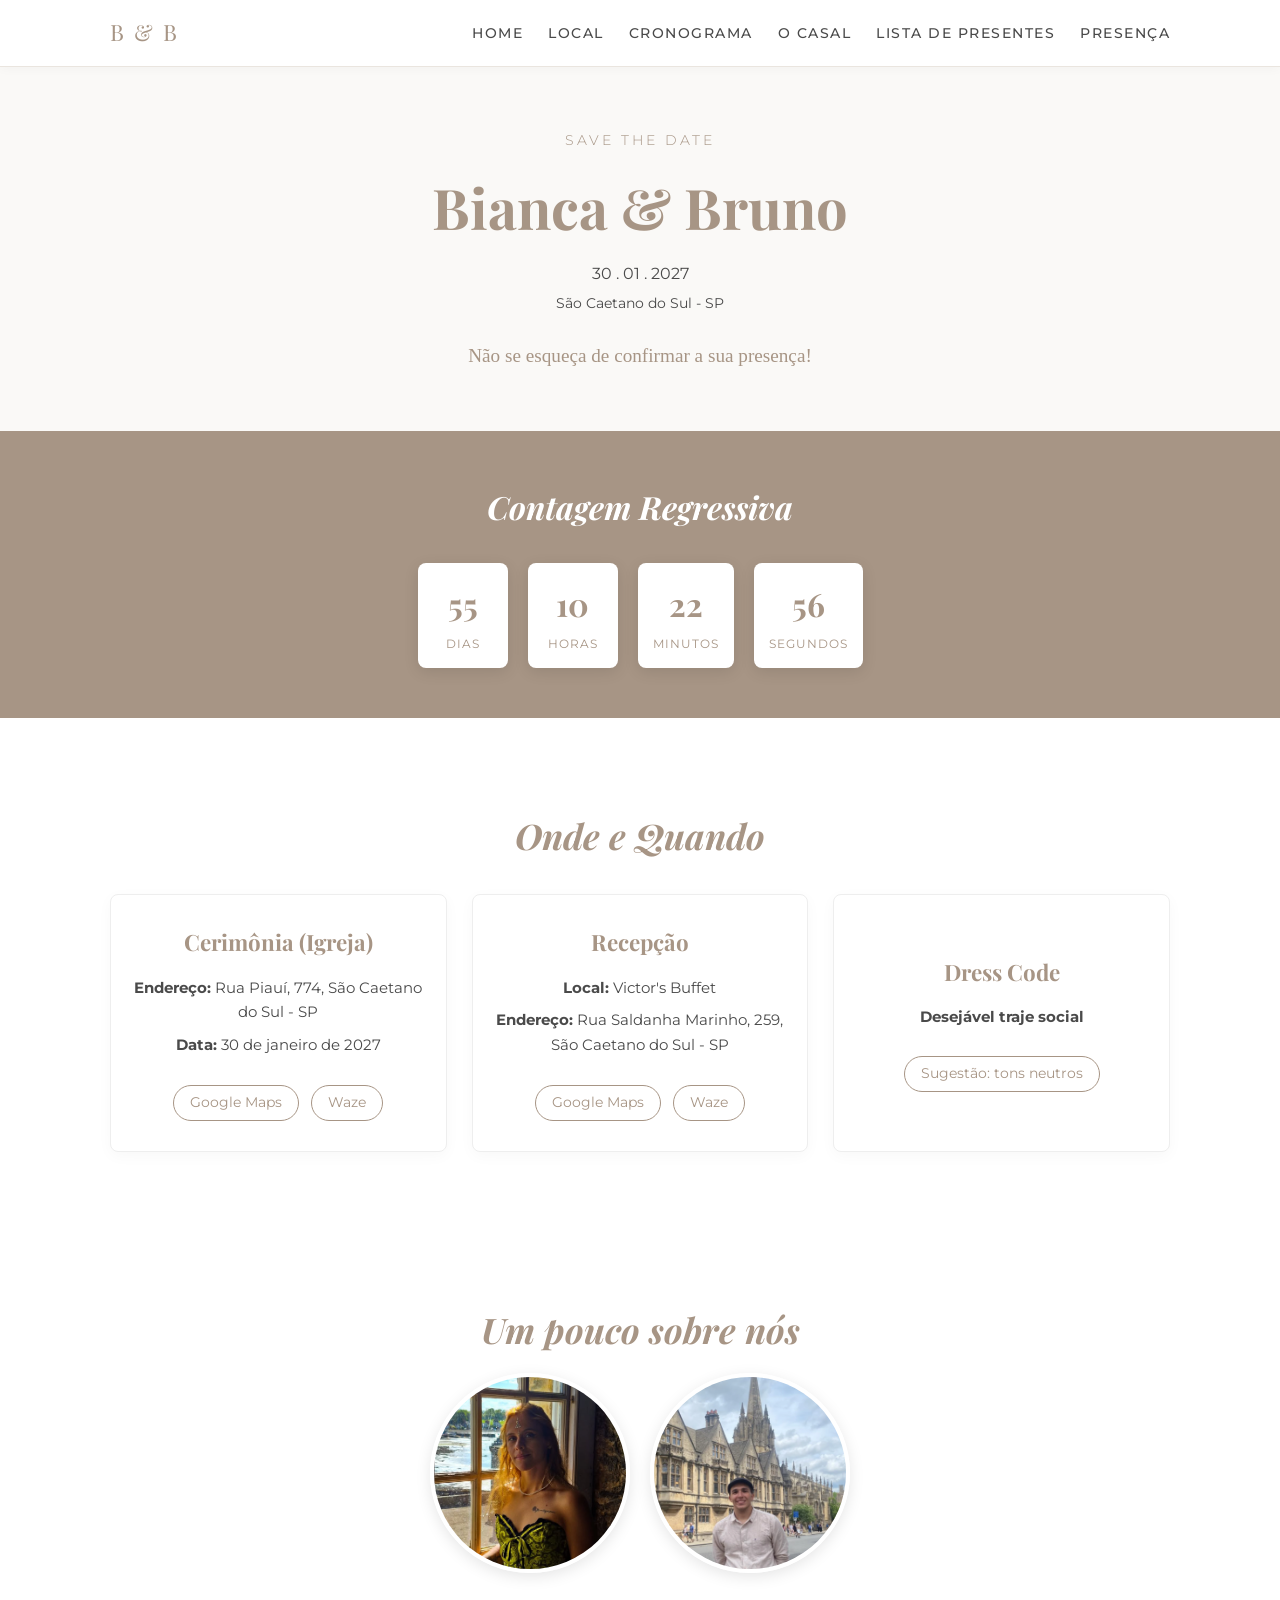
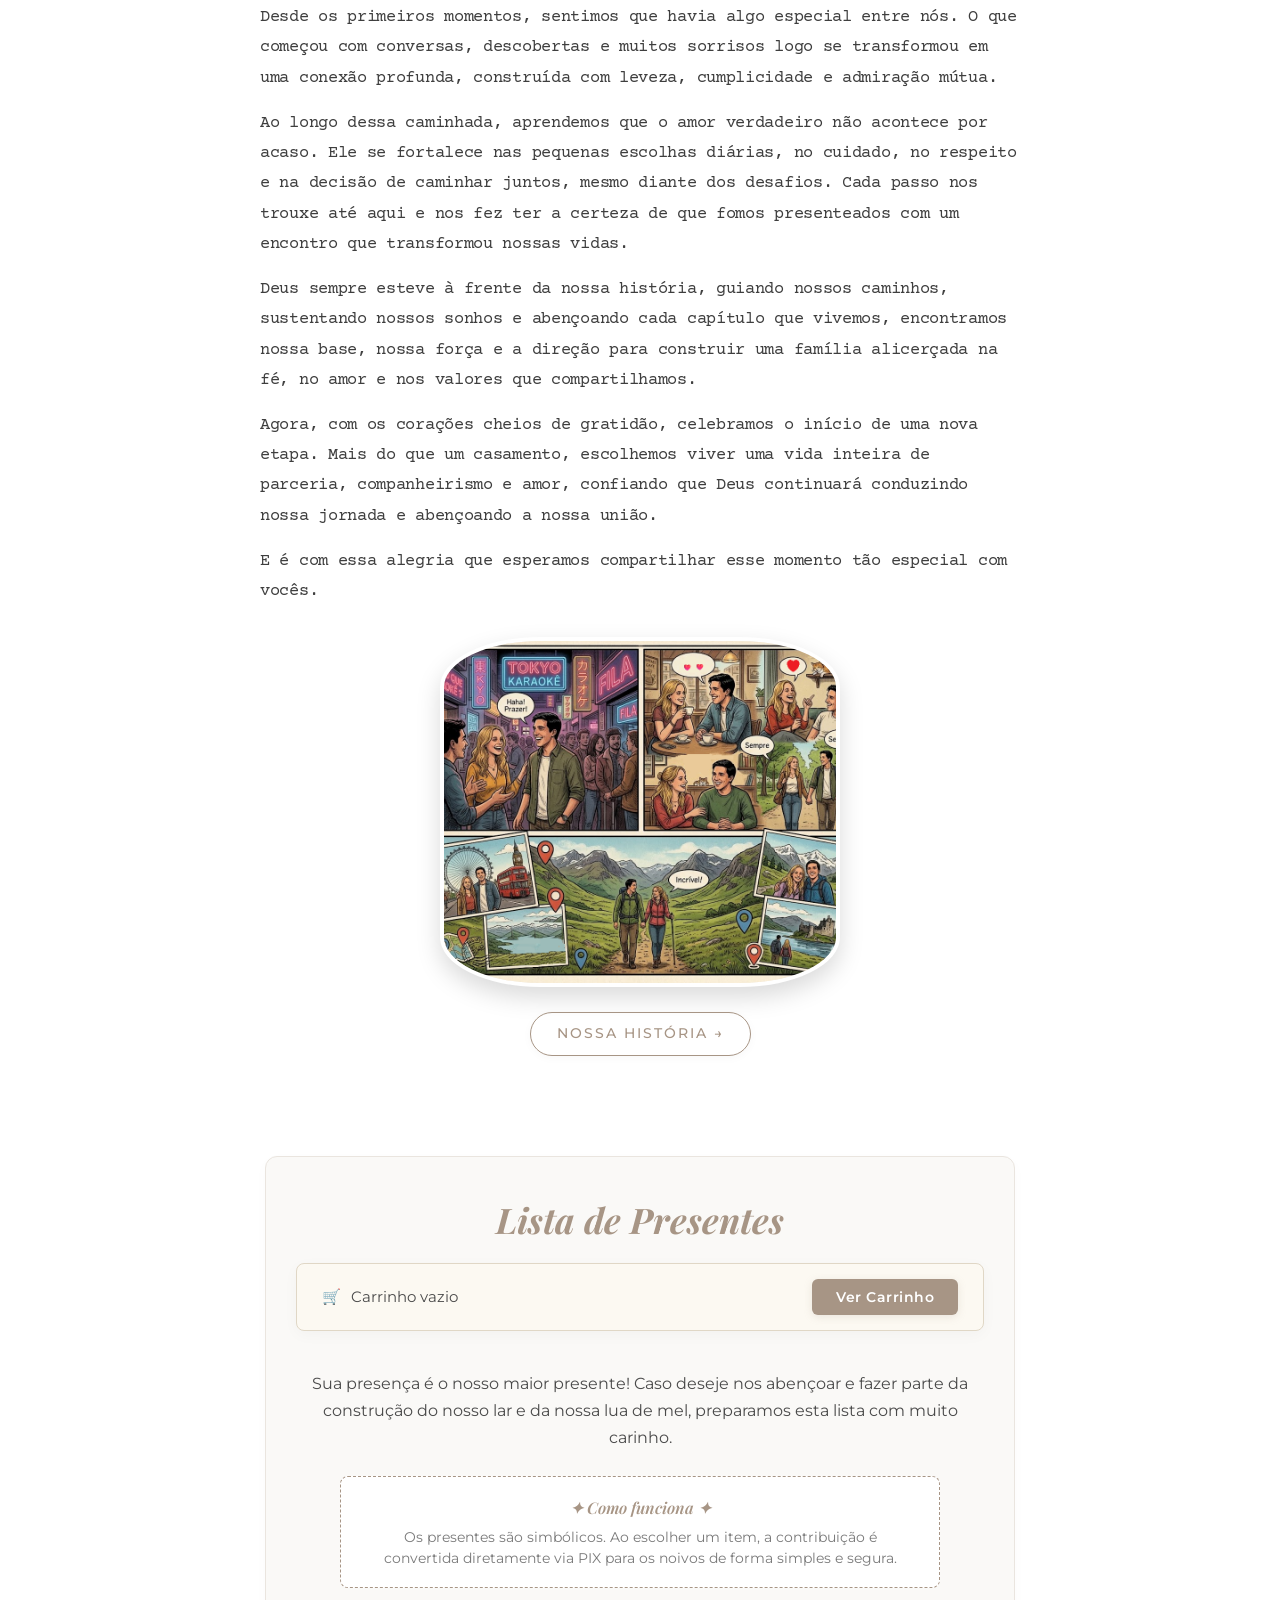
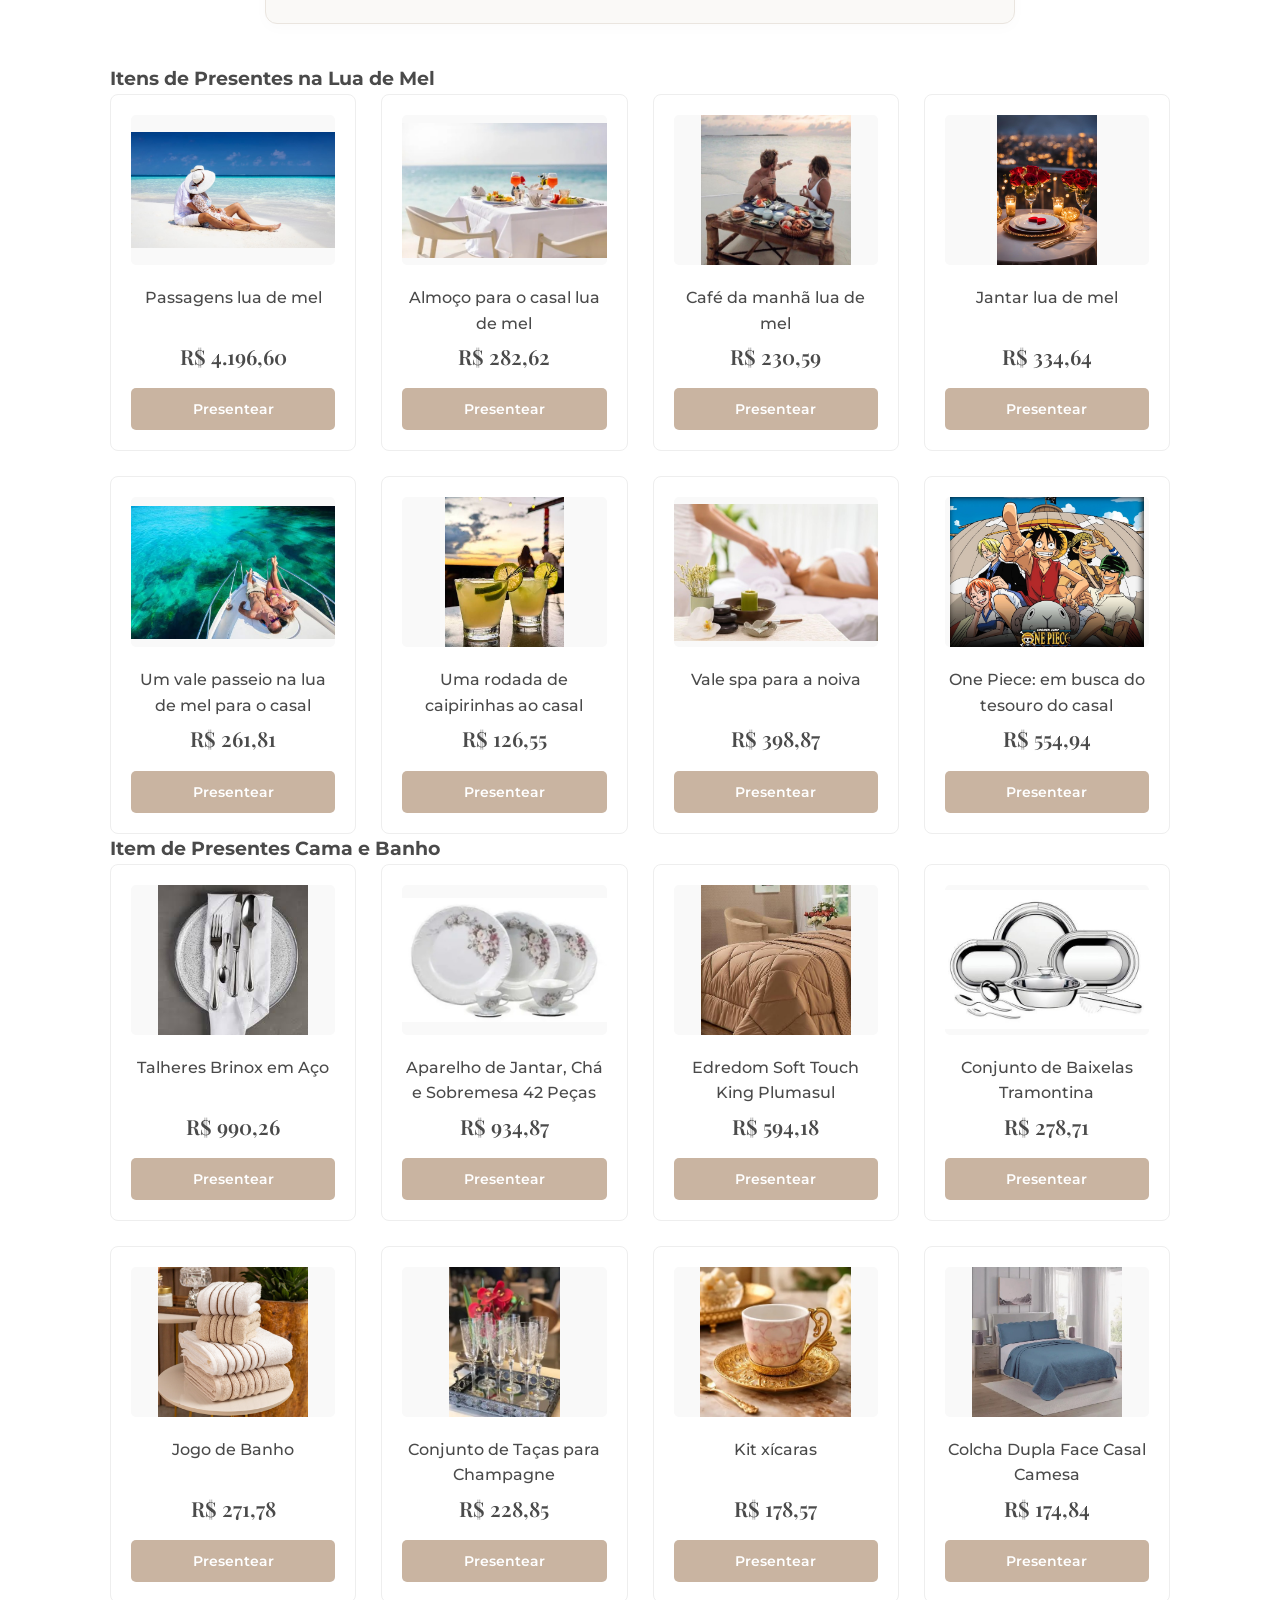
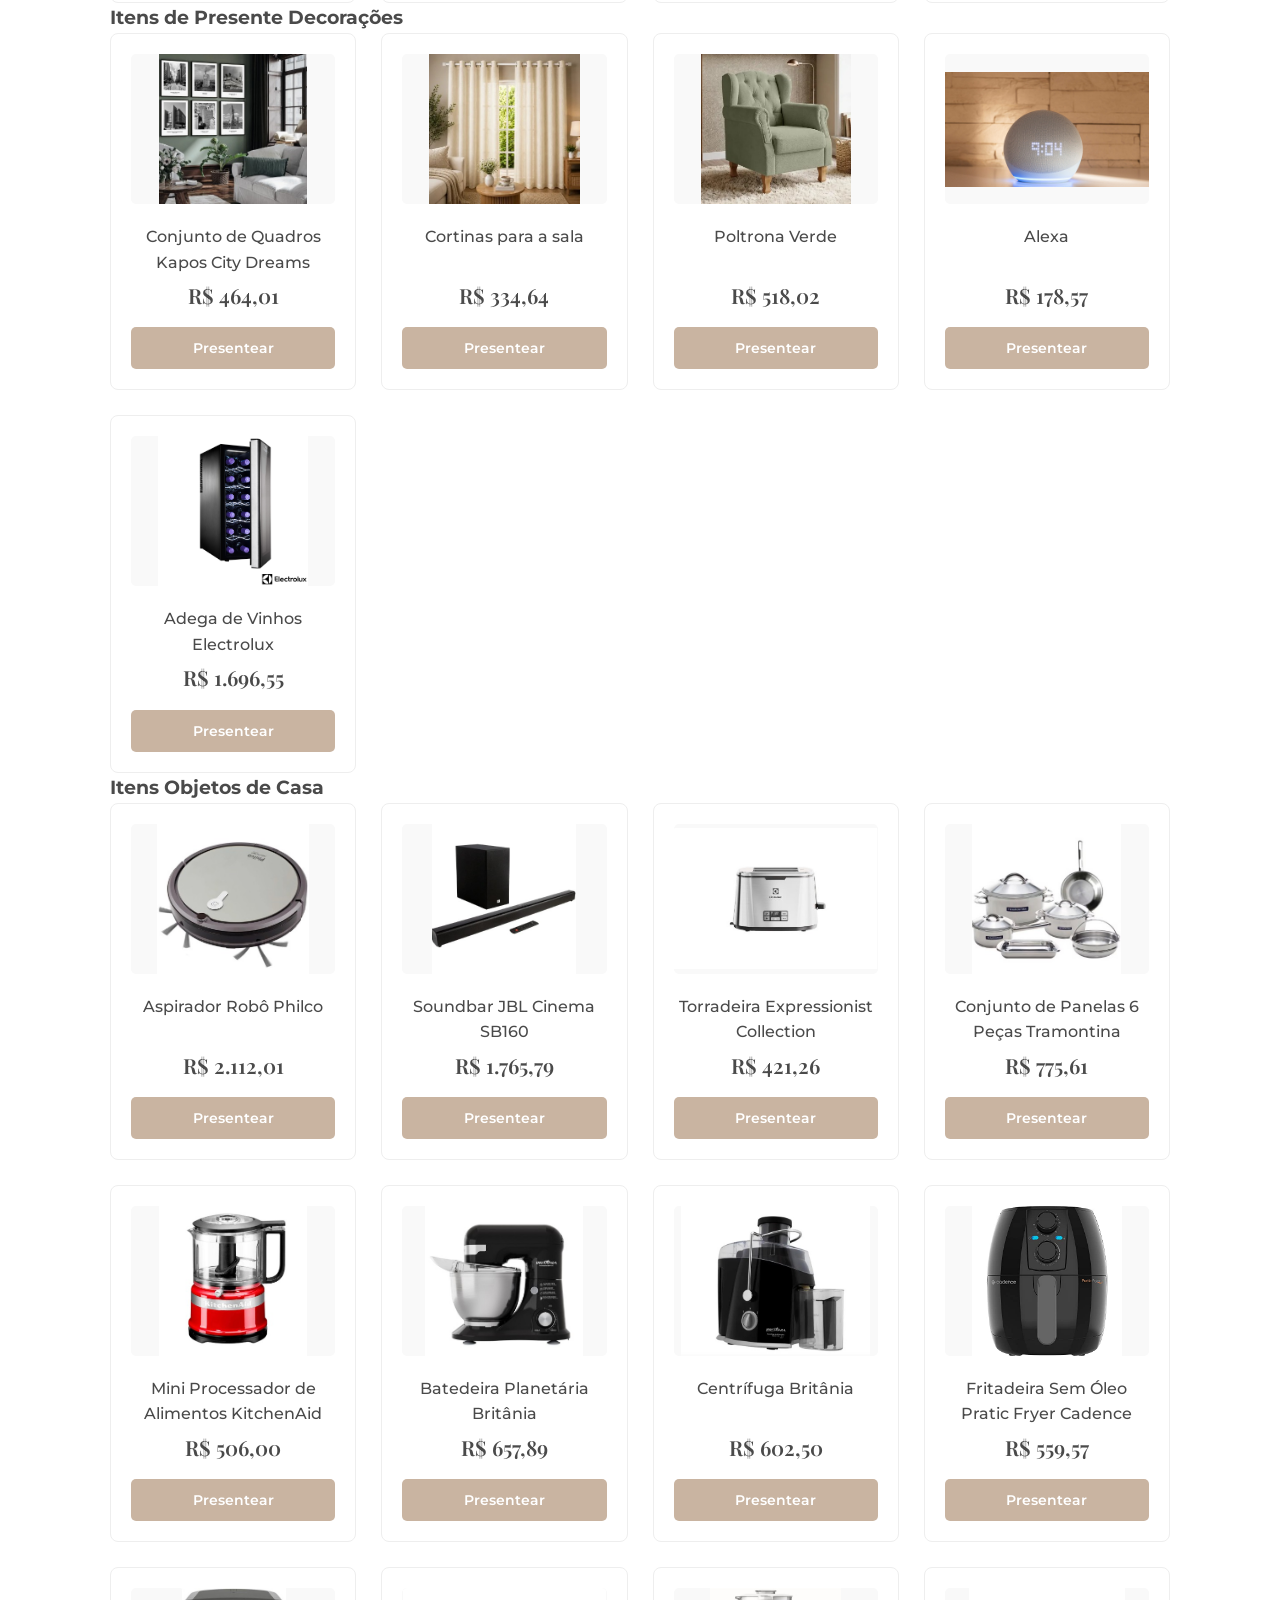
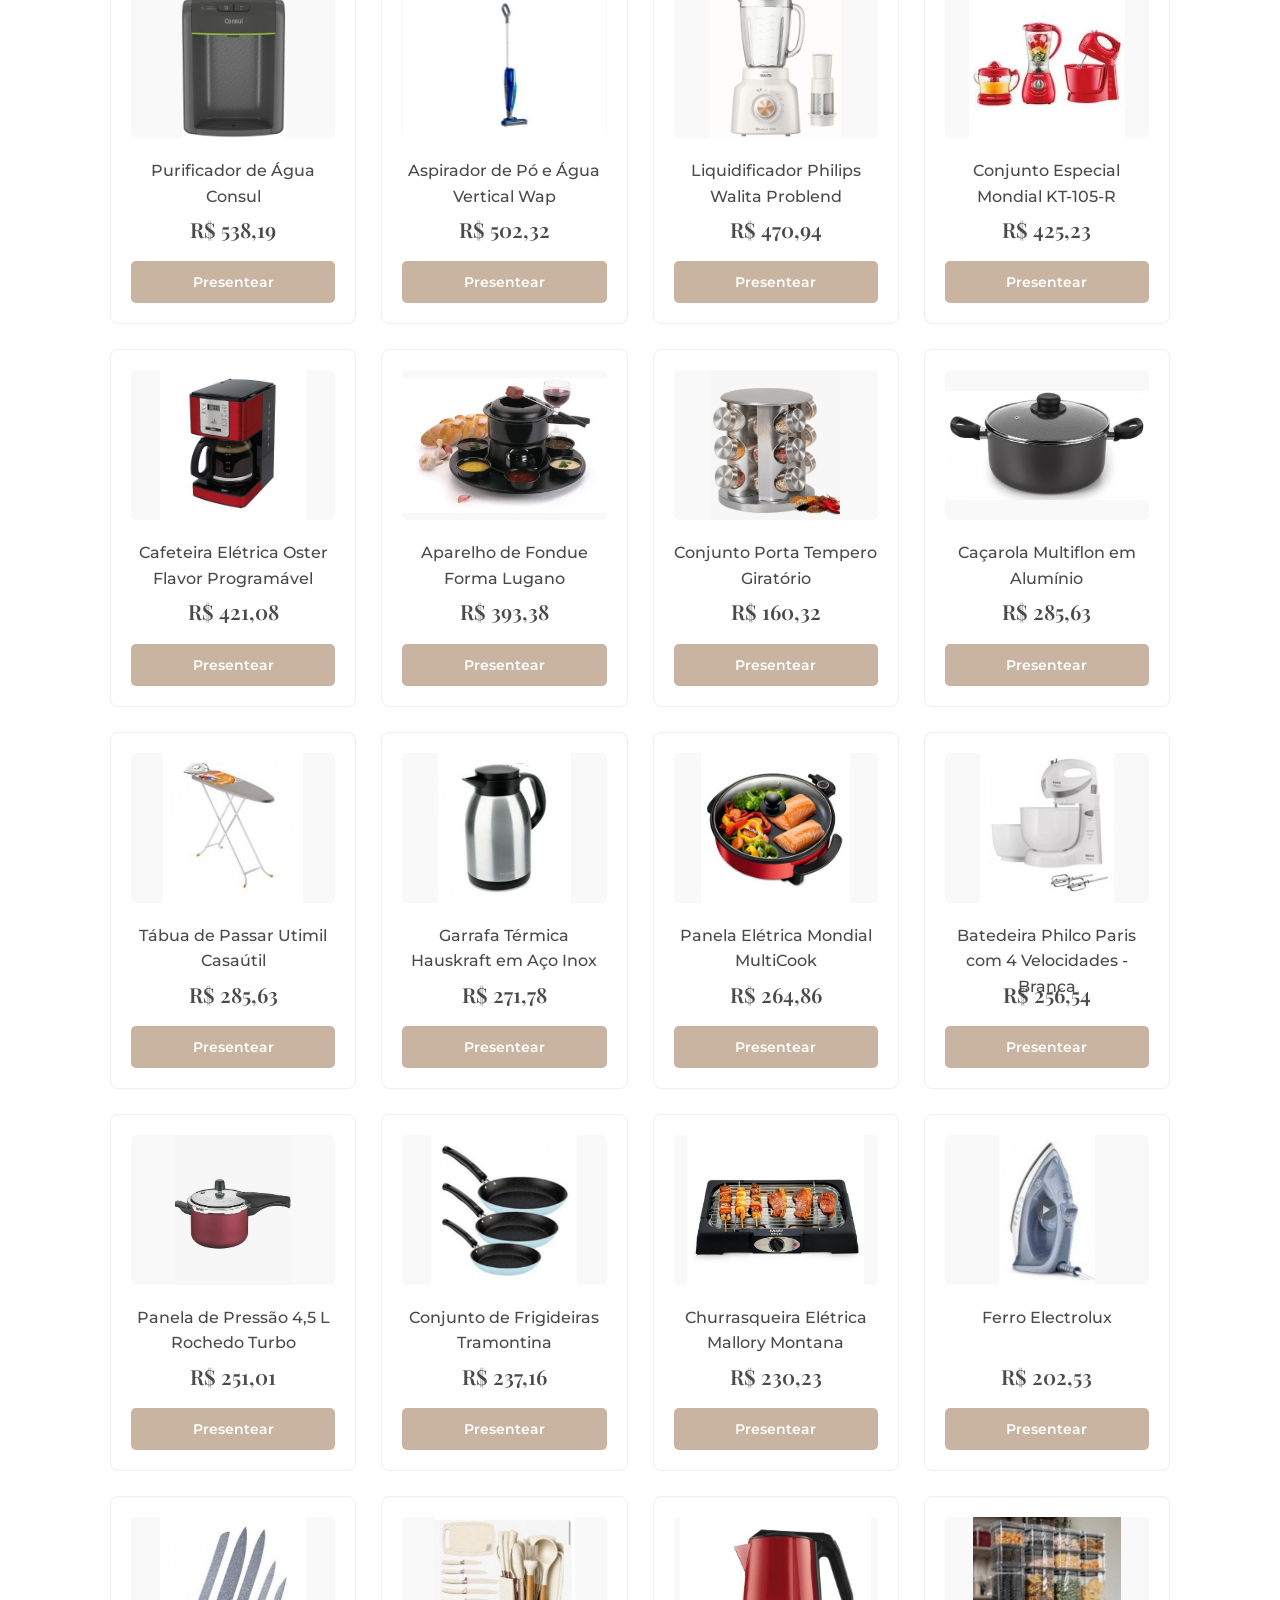
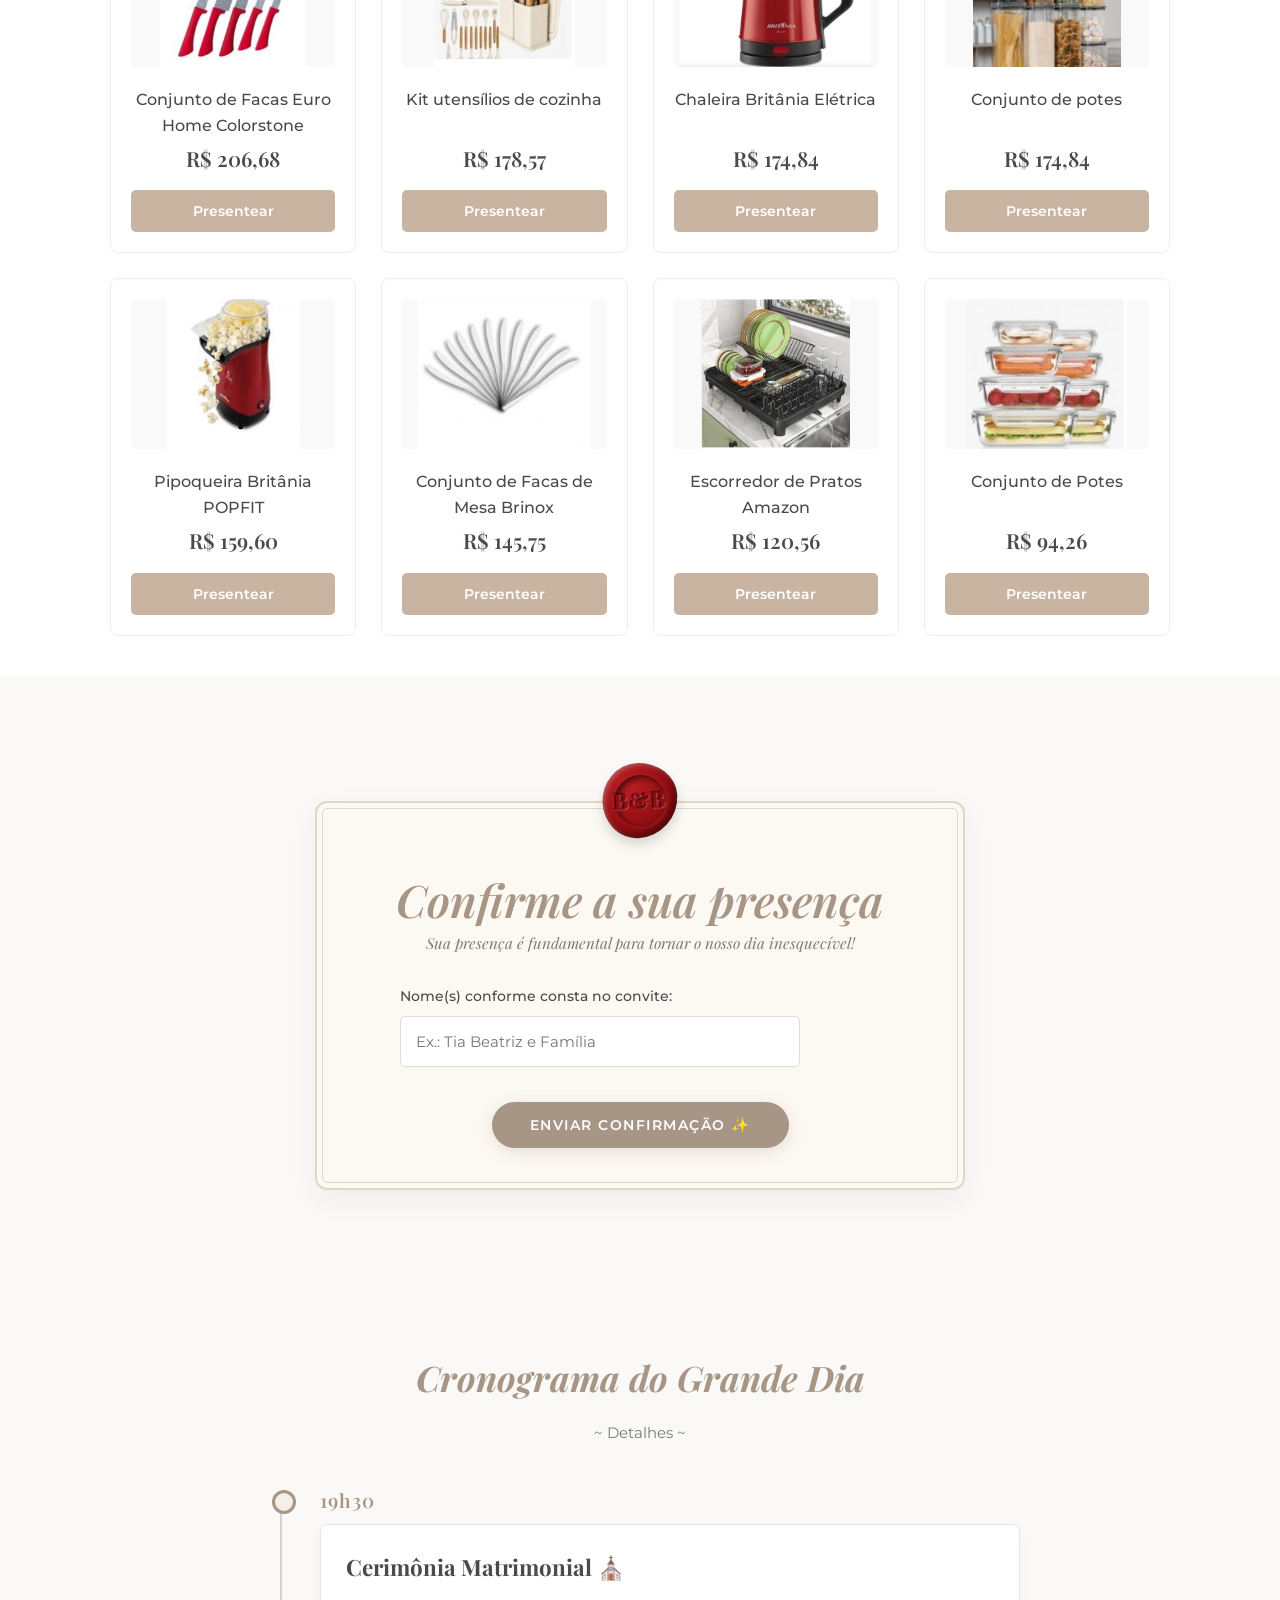
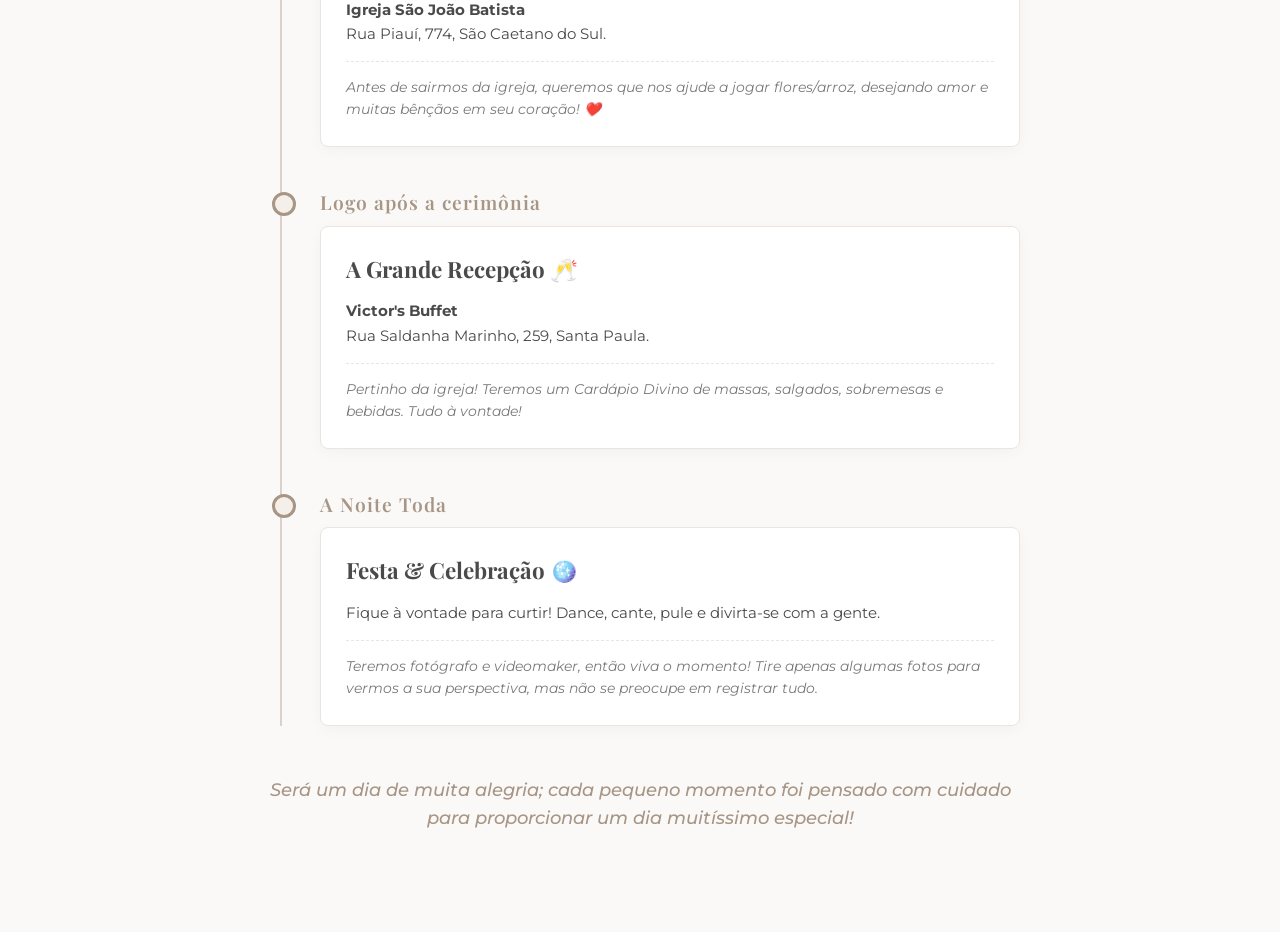
==== commit 434fe32e: "mend estilizacao + inclusao de forms" ====
--- a/index.html
+++ b/index.html
@@ -58,13 +58,11 @@
         <h2 class="section-title">Onde e Quando</h2>
         <div class="location-grid">
             
-            <!-- Card Cerimônia -->
             <div class="location-card">
                 <h3>Cerimônia (Igreja)</h3>
                 <p><strong>Endereço:</strong> Rua Piauí, 774, São Caetano do Sul - SP</p>
                 <p><strong>Data:</strong> 30 de janeiro de 2027</p>
                 
-                <!-- Botões de Mapa -->
                 <div class="map-links">
                     <a href="https://www.google.com/maps/search/?api=1&query=Igreja+Sao+Joao+Batista+Rua+Piaui+774+Sao+Caetano+do+Sul" target="_blank" class="btn-map">Google Maps</a>
                     <a href="https://waze.com/ul?q=Igreja+Sao+Joao+Batista+Rua+Piaui+774+Sao+Caetano+do+Sul&navigate=yes" target="_blank" class="btn-map">Waze</a>
@@ -83,13 +81,14 @@
             </div>
             
             <div class="location-card">
-                <h3>Dress Code</h3>
-                <p><strong>Desejável traje social</strong></p>
-            <a href="https://www.google.com/search?q=paleta+de+cores+tons+neutros&sca_esv=4ef3de7c1dd16902&udm=2&biw=1358&bih=602&sxsrf=APpeQntzheqAWJnNhBJMKucgqDRM6YfUkw%3A1789756431439&ei=D4StarKkGtm45OUPuN66wAY&ved=2ahUKEwjy59Gi4viWAxVZHLkGHTivDmgQ4dUDegQIBhAN&uact=5&oq=paleta+de+cores+tons+neutros&gs_lp=[base64]&sclient=gws-wiz-img" target="_blank" class="link-dresscode">
-            Sugestão: tons neutros ↗
+            <div class="info-card">
+            <h3>Dress Code</h3>
+            <p><strong>Desejável traje social</strong></p>
+            
+            <a href="https://www.google.com/search?q=paleta+de+cores+tons+neutros&sca_esv=4ef3de7c1dd16902&udm=2&biw=1358&bih=602&sxsrf=APpeQntzheqAWJnNhBJMKucgqDRM6YfUkw%3A1789756431439&ei=D4StarKkGtm45OUPuN66wAY&ved=2ahUKEwjy59Gi4viWAxVZHLkGHTivDmgQ4dUDegQIBhAN&uact=5&oq=paleta+de+cores+tons+neutros&gs_lp=[base64]&sclient=gws-wiz-img" target="_blank" class="btn-dresscode">
+                Sugestão: tons neutros
             </a>
-                </a>
-            </div>
+        </div>
             
         </div>
     </section>
@@ -166,6 +165,44 @@
                 <p><strong>Quase lá!</strong> Transfira o valor exato para a chave PIX abaixo:</p>
                 <div class="pix-key">11966688598</div>
                 <p style="font-size: 0.85rem; color: #666; margin-top:10px;">Após o pagamento, o presente já é de vocês! Muito obrigado! ❤️</p>
+            </div>
+        </div>
+    </div>
+    
+    <div class="modal-overlay" id="cart-modal">
+        <div class="modal">
+            <button class="close-modal" onclick="closeCart()">×</button>
+            <h2 style="font-family: var(--font-title); color: var(--primary-color);">Seu Carrinho</h2>
+            
+            <div id="cart-items-list" class="cart-items">
+                <p style="text-align:center; color:#888;">Seu carrinho está vazio.</p>
+            </div>
+            
+            <div class="cart-total" id="cart-total-box" style="display:none;">
+                Total: R$ <span id="cart-total-value">0,00</span>
+            </div>
+            
+            <button class="btn-checkout" id="btn-checkout" onclick="checkoutPix()" style="display:none;">
+                Gerar PIX para Pagamento
+            </button>
+
+            <div class="pix-box" id="pix-instructions">
+                <p><strong>Quase lá!</strong> Transfira o valor exato para a chave PIX abaixo:</p>
+                <div class="pix-key">11966688598</div>
+                <p style="font-size: 0.85rem; color: #666; margin-top:10px;">Após o pagamento, o presente já é de vocês! Muito obrigado! ❤️</p>
+            </div>
+        </div>
+    </div>
+
+    <div class="modal-overlay" id="popup-confirmacao">
+        <div class="modal" style="text-align: center; padding: 40px 30px;">
+            <div style="font-size: 2.5rem; margin-bottom: 10px;">🤍</div>
+            <h3 style="font-family: var(--font-title); color: var(--primary-color); font-size: 1.5rem; margin-bottom: 15px;">Presente Adicionado!</h3>
+            <p id="popup-texto-item" style="font-family: var(--font-text); font-size: 0.95rem; color: var(--text-dark); margin-bottom: 25px; line-height: 1.5;"></p>
+            
+            <div style="display: flex; gap: 12px; justify-content: center; flex-wrap: wrap;">
+                <button onclick="fecharPopupConfirmacao()" style="background-color: transparent; color: var(--primary-color); border: 1px solid var(--primary-color); padding: 12px 20px; border-radius: 25px; font-weight: 600; cursor: pointer; font-size: 0.85rem; font-family: var(--font-text);">Continuar Escolhendo</button>
+                <button onclick="irParaCarrinho()" style="background-color: var(--primary-color); color: var(--white); border: none; padding: 12px 24px; border-radius: 25px; font-weight: 600; cursor: pointer; font-size: 0.85rem; font-family: var(--font-text);">Ver Carrinho</button>
             </div>
         </div>
     </div>
@@ -241,30 +278,18 @@
         </div>
     </section>
 
-    <div class="modal-overlay" id="cart-modal">
-        <div class="modal">
-            <button class="close-modal" onclick="closeCart()">×</button>
-            <h2 style="font-family: var(--font-title); color: var(--primary-color);">Seu Carrinho</h2>
-            
-            <div id="cart-items-list" class="cart-items">
-                <p style="text-align:center; color:#888;">Seu carrinho está vazio.</p>
-            </div>
-            
-            <div class="cart-total" id="cart-total-box" style="display:none;">
-                Total: R$ <span id="cart-total-value">0,00</span>
-            </div>
-            
-            <button class="btn-checkout" id="btn-checkout" onclick="checkoutPix()" style="display:none;">
-                Gerar PIX para Pagamento
-            </button>
-
-            <div class="pix-box" id="pix-instructions">
-                <p><strong>Quase lá!</strong> Transfira o valor exato para a chave PIX abaixo:</p>
-                <div class="pix-key">11966688598</div>
-                <p style="font-size: 0.85rem; color: #666; margin-top:10px;">Após o pagamento, o presente já é de vocês! Muito obrigado! ❤️</p>
-            </div>
-        </div>
-    </div>
-
+    <div class="modal-overlay" id="popup-confirmacao" style="display: none;">
+    <div class="modal" style="text-align: center; padding: 40px 30px;">
+        <div style="font-size: 2.5rem; margin-bottom: 10px;">🤍</div>
+        <h3 style="font-family: var(--font-title); color: var(--primary-color); font-size: 1.5rem; margin-bottom: 15px;">Presente Adicionado!</h3>
+        <p id="popup-texto-item" style="font-family: var(--font-text); font-size: 0.95rem; color: var(--text-dark); margin-bottom: 25px; line-height: 1.5;"></p>
+        
+        <div style="display: flex; gap: 12px; justify-content: center; flex-wrap: wrap;">
+            <button onclick="fecharPopupConfirmacao()" style="background-color: transparent; color: var(--primary-color); border: 1px solid var(--primary-color); padding: 12px 20px; border-radius: 25px; font-weight: 600; cursor: pointer; font-size: 0.85rem; font-family: var(--font-text);">Continuar Escolhendo</button>
+            <button onclick="irParaCarrinho()" style="background-color: var(--primary-color); color: var(--white); border: none; padding: 12px 24px; border-radius: 25px; font-weight: 600; cursor: pointer; font-size: 0.85rem; font-family: var(--font-text);">Ver Carrinho</button>
+        </div>
+    </div>
+</div>
+<script src="js/script.js"></script>
 </body>
 </html>
--- a/css/style.css
+++ b/css/style.css
@@ -316,6 +316,26 @@
     transform: translateY(-2px);
 }
 
+.btn-dresscode {
+    display: inline-block;
+    margin-top: 18px;
+    padding: 6px 16px;          
+    font-size: 0.85rem;
+    font-family: var(--font-text);
+    color: var(--primary-color);
+    background-color: transparent;
+    border: 1px solid var(--primary-color); 
+    border-radius: 20px;       
+    text-decoration: none;
+    transition: all 0.3s ease;
+}
+
+.btn-dresscode:hover {
+    background-color: var(--primary-color);
+    color: var(--white);
+    transform: translateY(-2px);
+}
+
 .gifts-section { max-width: 1100px; margin: 0 auto; padding: 40px 20px; }
 .cart-header { display: flex; justify-content: space-between; align-items: center; background: #fff; padding: 15px 20px; border: 1px solid #ddd; border-radius: 8px; margin-bottom: 30px;}
 .btn-cart { background: var(--primary-color); color: #fff; border: none; padding: 10px 20px; border-radius: 5px; cursor: pointer; font-weight: bold; font-size: 1rem;}
@@ -788,4 +808,4 @@
     .rsvp-envelope-card {
         padding: 45px 20px 30px;
     }
-}
+}
